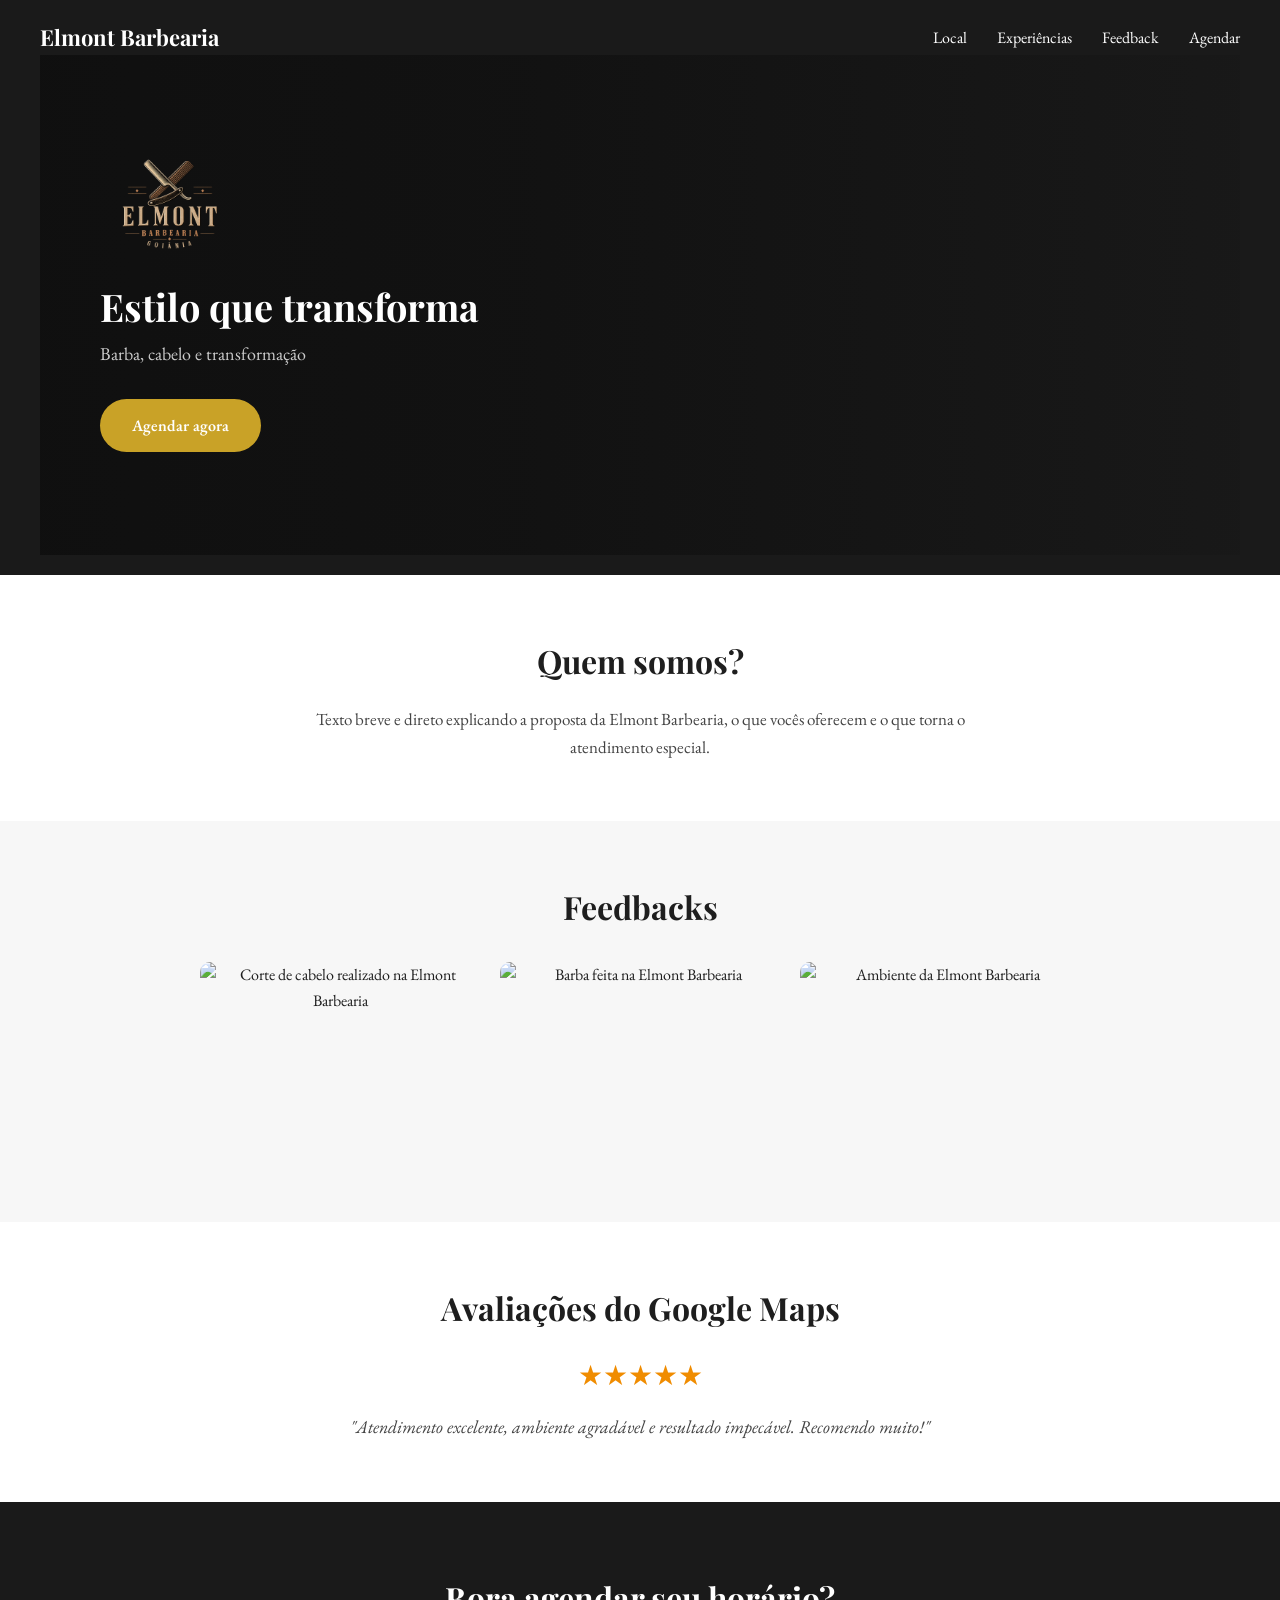
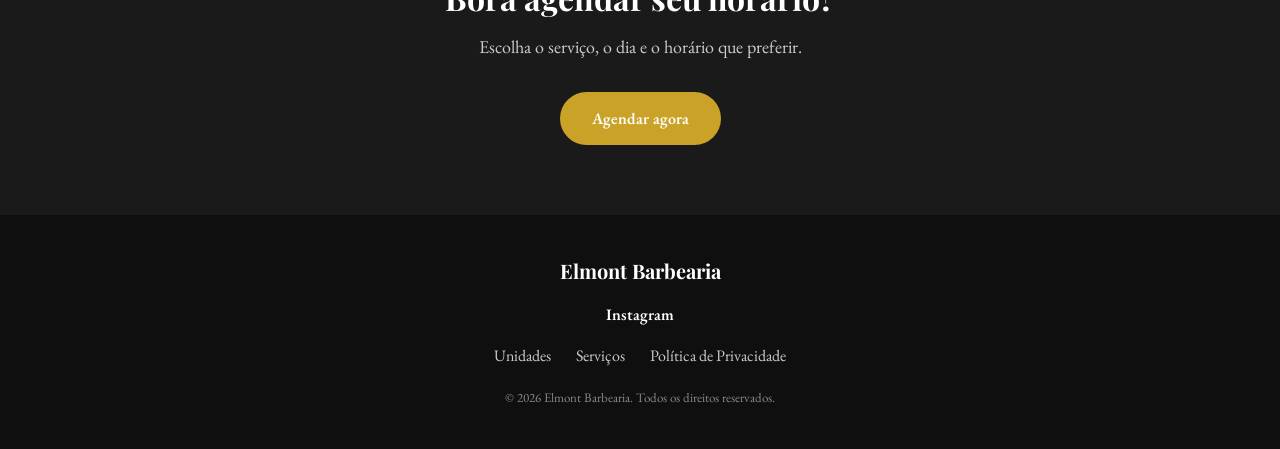
==== index.html @ 3b231607 "hero redesenhado: gradiente, logo e layout à esquerda" ====
<!DOCTYPE html>
<html lang="pt-br">
<head>
    <meta charset="UTF-8">
    <meta name="viewport" content="width=device-width, initial-scale=1.0">
    <title>Elmont Barbearia</title>
    <link rel="preconnect" href="https://fonts.googleapis.com">
<link rel="preconnect" href="https://fonts.gstatic.com" crossorigin>
<link href="https://fonts.googleapis.com/css2?family=EB+Garamond:wght@400;600&family=Playfair+Display:wght@600;700&display=swap" rel="stylesheet">
    <link rel="stylesheet" href="css/style.css">
</head>
<body>
<header class="topo">
    <nav class="menu">
        <span class="logo">Elmont Barbearia</span>
        <ul class="menu-links">
            <li><a href="#local">Local</a></li>
            <li><a href="#experiencias">Experiências</a></li>
            <li><a href="#feedback">Feedback</a></li>
            <li><a href="#agendar">Agendar</a></li>
        </ul>
    </nav>

    <div class="hero">
    <video class="hero-video" autoplay muted loop playsinline>
        <source src="videos/hero.mp4" type="video/mp4">
    </video>
    <div class="hero-overlay"></div>
    <div class="hero-conteudo">
        <img src="img/logo.png" alt="Elmont Barbearia" class="hero-logo">
        <h1>Estilo que transforma</h1>
        <p>Barba, cabelo e transformação</p>
        <a href="#agendar" class="botao-cta">Agendar agora</a>
    </div>
</div>
</header>
<section id="local" class="sobre">
    <h2>Quem somos?</h2>
    <p>
        Texto breve e direto explicando a proposta da Elmont Barbearia,
        o que vocês oferecem e o que torna o atendimento especial.
    </p>
</section>
<section id="feedback" class="feedbacks">
    <h2>Feedbacks</h2>
    <div class="galeria-feedbacks">
        <img src="https://via.placeholder.com/300x200" alt="Corte de cabelo realizado na Elmont Barbearia">
        <img src="https://via.placeholder.com/300x200" alt="Barba feita na Elmont Barbearia">
        <img src="https://via.placeholder.com/300x200" alt="Ambiente da Elmont Barbearia">
    </div>
</section>
<section id="avaliacoes" class="avaliacoes">
    <h2>Avaliações do Google Maps</h2>
    <p class="estrelas">★★★★★</p>
    <p>"Atendimento excelente, ambiente agradável e resultado impecável. Recomendo muito!"</p>
</section>

<section id="agendar" class="reforco-agendar">
    <h2>Bora agendar seu horário?</h2>
    <p>Escolha o serviço, o dia e o horário que preferir.</p>
    <a href="#" class="botao-cta">Agendar agora</a>
</section>
<footer class="rodape">
    <p class="logo-rodape">Elmont Barbearia</p>
    <div class="redes-sociais">
        <a href="#">Instagram</a>
    </div>
    <div class="links-rodape">
        <a href="#local">Unidades</a>
        <a href="#experiencias">Serviços</a>
        <a href="#">Política de Privacidade</a>
    </div>
    <p class="copyright">&copy; 2026 Elmont Barbearia. Todos os direitos reservados.</p>
</footer>
    <script src="js/script.js"></script>
</body>
</html>
---- css/style.css ----
:root {
    --dourado: #c9a227;
    --dourado-escuro: #8b6b3d;
    --preto: #0f0f0f;
    --preto-suave: #1a1a1a;
}
* {
    margin: 0;
    padding: 0;
    box-sizing: border-box;
}

body {
    font-family: 'EB Garamond', Georgia, serif;
    color: #1e1e1e;
    line-height: 1.6;
}

a {
    text-decoration: none;
    color: inherit;
}

ul {
    list-style: none;
}

/* ===== TOPO / HEADER (home) ===== */

.topo {
    background-color: var(--preto-suave);
    color: #ffffff;
    padding: 20px 40px;
}

.menu {
    display: flex;
    justify-content: space-between;
    align-items: center;
}

.logo {
    font-size: 22px;
    font-weight: 700;
}

.menu-links {
    display: flex;
    gap: 30px;
}

.hero {
    position: relative;
    padding: 0;
    min-height: 500px;
    display: flex;
    align-items: center;
    justify-content: center;
    text-align: center;
    overflow: hidden;
}

.hero-video {
    position: absolute;
    top: 0;
    left: 0;
    width: 100%;
    height: 100%;
    object-fit: cover;
    z-index: 0;
}

.hero-overlay {
    position: absolute;
    top: 0;
    left: 0;
    width: 100%;
    height: 100%;
    background: linear-gradient(
        to right,
        rgba(15, 15, 15, 0.95) 0%,
        rgba(15, 15, 15, 0.75) 40%,
        rgba(15, 15, 15, 0.15) 100%
    );
    z-index: 1;
}

.hero-conteudo {
    position: relative;
    z-index: 2;
    padding: 60px;
    width: 100%;
    max-width: 550px;
    text-align: left;
}
.hero-logo {
    width: 140px;
    margin-bottom: 25px;
}

.hero {
    justify-content: flex-start;
}

.hero h1 {
    font-size: 38px;
    font-weight: 700;
    margin-bottom: 10px;
    line-height: 1.2;
}

.hero p {
    font-size: 18px;
    color: #cccccc;
    margin-bottom: 30px;
}

.botao-cta {
    display: inline-block;
    background-color: var(--dourado);
    color: #ffffff;
    padding: 14px 32px;
    border-radius: 30px;
    font-weight: 600;
}

/* ===== QUEM SOMOS ===== */

.sobre {
    padding: 60px 40px;
    max-width: 800px;
    margin: 0 auto;
    text-align: center;
}

.sobre h2 {
    font-size: 32px;
    margin-bottom: 20px;
}

.sobre p {
    font-size: 17px;
    color: #444444;
}

/* ===== FEEDBACKS ===== */

.feedbacks {
    padding: 60px 40px;
    text-align: center;
    background-color: #f7f7f7;
}

.feedbacks h2 {
    font-size: 32px;
    margin-bottom: 30px;
}

.galeria-feedbacks {
    display: flex;
    justify-content: center;
    gap: 20px;
    flex-wrap: wrap;
}

.galeria-feedbacks img {
    width: 280px;
    height: 200px;
    object-fit: cover;
    border-radius: 10px;
}

/* ===== AVALIAÇÕES ===== */

.avaliacoes {
    padding: 60px 40px;
    text-align: center;
    max-width: 700px;
    margin: 0 auto;
}

.avaliacoes h2 {
    font-size: 32px;
    margin-bottom: 20px;
}

.estrelas {
    font-size: 28px;
    color: #f08c00;
    margin-bottom: 15px;
}

.avaliacoes p:not(.estrelas) {
    font-size: 18px;
    color: #444444;
    font-style: italic;
}

/* ===== REFORÇO PRA AGENDAR ===== */

.reforco-agendar {
    padding: 70px 40px;
    text-align: center;
    background-color: var(--preto-suave);
    color: #ffffff;
}

.reforco-agendar h2 {
    font-size: 32px;
    margin-bottom: 10px;
}

.reforco-agendar p {
    font-size: 18px;
    color: #cccccc;
    margin-bottom: 30px;
}

/* ===== RODAPÉ ===== */

.rodape {
    background-color: var(--preto);
    color: #cccccc;
    padding: 40px;
    text-align: center;
}

.logo-rodape {
    font-size: 20px;
    font-weight: 700;
    color: #ffffff;
    margin-bottom: 15px;
}

.redes-sociais {
    margin-bottom: 15px;
}

.redes-sociais a {
    color: #ffffff;
    font-weight: 600;
}

.links-rodape {
    display: flex;
    justify-content: center;
    gap: 25px;
    margin-bottom: 20px;
}

.links-rodape a {
    color: #cccccc;
}

.links-rodape a:hover {
    color: #ffffff;
}

.copyright {
    font-size: 13px;
    color: #888888;
}

/* ===== TOPO DE PÁGINAS INTERNAS (serviços, calendário, painel, produtos) ===== */

.topo-servicos {
    padding: 30px 40px;
    display: flex;
    align-items: center;
    gap: 20px;
    border-bottom: 1px solid #eeeeee;
}

.voltar {
    font-weight: 600;
    color: var(--preto-suave);
}

.topo-servicos h1 {
    font-size: 26px;
}

/* ===== LISTA DE SERVIÇOS ===== */

.lista-servicos {
    max-width: 700px;
    margin: 0 auto;
    padding: 30px 20px;
}

.card-servico {
    display: flex;
    align-items: center;
    gap: 20px;
    padding: 20px 0;
    border-bottom: 1px solid #eeeeee;
}

.card-servico img {
    width: 70px;
    height: 70px;
    border-radius: 8px;
    object-fit: cover;
}

.info-servico {
    flex: 1;
}

.info-servico h2 {
    font-size: 18px;
    margin-bottom: 4px;
}

.duracao {
    font-size: 14px;
    color: #888888;
}

.preco {
    font-size: 18px;
    font-weight: 700;
}

/* ===== CALENDÁRIO (dias e horários) ===== */

.agendamento {
    max-width: 700px;
    margin: 0 auto;
    padding: 30px 20px;
}

.dias, .horarios {
    margin-bottom: 40px;
}

.dias h2, .horarios h2 {
    font-size: 20px;
    margin-bottom: 15px;
}

.lista-dias, .lista-horarios {
    display: flex;
    flex-wrap: wrap;
    gap: 12px;
}

.dia {
    display: flex;
    flex-direction: column;
    align-items: center;
    gap: 4px;
    width: 70px;
    padding: 14px 0;
    border: 2px solid var(--dourado);
    border-radius: 10px;
    background-color: #ffffff;
    font-family: inherit;
    cursor: pointer;
}

.dia-nome {
    font-size: 12px;
    color: #888888;
}

.dia-numero {
    font-size: 16px;
    font-weight: 700;
}

.horario {
    padding: 12px 24px;
    border: 2px solid var(--dourado);
    border-radius: 30px;
    background-color: #ffffff;
    font-family: inherit;
    font-size: 14px;
    font-weight: 600;
    cursor: pointer;
}

.dia.indisponivel,
.horario.indisponivel {
    border-color: #dddddd;
    color: #bbbbbb;
    cursor: not-allowed;
}

.botao-confirmar {
    display: block;
    text-align: center;
    max-width: 400px;
    margin: 20px auto 0;
    border: none;
}

/* ===== LOGIN DO BARBEIRO ===== */

.tela-login {
    min-height: 100vh;
    display: flex;
    align-items: center;
    justify-content: center;
    background-color: var(--preto-suave);
    padding: 20px;
}

.card-login {
    background-color: #ffffff;
    padding: 40px;
    border-radius: 16px;
    width: 100%;
    max-width: 380px;
    display: flex;
    flex-direction: column;
}

.card-login h1 {
    font-size: 24px;
    text-align: center;
    margin-bottom: 8px;
}

.subtitulo-login {
    text-align: center;
    color: #888888;
    font-size: 14px;
    margin-bottom: 30px;
}

.card-login label {
    font-size: 14px;
    font-weight: 600;
    margin-bottom: 6px;
}

.card-login input {
    padding: 12px 14px;
    border: 1px solid #dddddd;
    border-radius: 8px;
    font-family: inherit;
    font-size: 15px;
    margin-bottom: 20px;
}

.card-login input:focus {
    outline: none;
    border-color: var(--dourado);
}

.botao-login {
    border: none;
    font-family: inherit;
    font-size: 15px;
    cursor: pointer;
    margin-top: 10px;
}

/* ===== PAINEL DO BARBEIRO ===== */

.painel {
    max-width: 700px;
    margin: 0 auto;
    padding: 30px 20px;
}

.bloquear-agenda {
    margin-bottom: 50px;
}

.bloquear-agenda h2,
.bloqueios-ativos h2 {
    font-size: 22px;
    margin-bottom: 10px;
}

.instrucao {
    color: #888888;
    margin-bottom: 15px;
}

.opcoes-bloqueio {
    display: flex;
    flex-wrap: wrap;
    gap: 10px;
    margin-bottom: 30px;
}

.opcao-bloqueio {
    padding: 12px 20px;
    border: 2px solid #dddddd;
    border-radius: 30px;
    background-color: #ffffff;
    font-family: inherit;
    font-size: 14px;
    font-weight: 600;
    cursor: pointer;
}

.opcao-bloqueio.ativo {
    border-color: var(--dourado);
    background-color: var(--dourado);
    color: #ffffff;
}

.form-bloqueio {
    display: flex;
    flex-direction: column;
    max-width: 400px;
}

.campo-form {
    display: flex;
    flex-direction: column;
    margin-bottom: 18px;
}

.campo-form label {
    font-size: 14px;
    font-weight: 600;
    margin-bottom: 6px;
}

.campo-form input {
    padding: 12px 14px;
    border: 1px solid #dddddd;
    border-radius: 8px;
    font-family: inherit;
    font-size: 15px;
}

.campo-form input:focus {
    outline: none;
    border-color: var(--dourado);
}

.botao-bloquear {
    border: none;
    font-family: inherit;
    cursor: pointer;
    margin-top: 10px;
    align-self: flex-start;
}

.item-bloqueio {
    display: flex;
    justify-content: space-between;
    align-items: center;
    padding: 16px;
    background-color: #f7f7f7;
    border-radius: 10px;
    margin-bottom: 12px;
}

.motivo-bloqueio {
    color: #888888;
    font-style: italic;
}

.remover-bloqueio {
    background: none;
    border: none;
    color: var(--dourado);
    font-family: inherit;
    font-weight: 600;
    cursor: pointer;
    font-size: 14px;
}

.nota-painel {
    font-size: 13px;
    color: #888888;
    margin-top: 15px;
}

/* ===== PRODUTOS ===== */

.lista-produtos {
    max-width: 700px;
    margin: 0 auto;
    padding: 30px 20px;
    display: flex;
    flex-direction: column;
    gap: 25px;
}

.card-produto {
    display: flex;
    gap: 20px;
    padding: 20px;
    border: 1px solid #eeeeee;
    border-radius: 12px;
}

.card-produto img {
    width: 130px;
    height: 130px;
    border-radius: 10px;
    object-fit: cover;
    flex-shrink: 0;
}

.info-produto {
    flex: 1;
}

.info-produto h2 {
    font-size: 18px;
    margin-bottom: 4px;
}

.categoria-produto {
    font-size: 13px;
    color: #888888;
    margin-bottom: 10px;
}

.descricao-produto {
    font-size: 14px;
    color: #444444;
    margin-bottom: 15px;
}

.rodape-produto {
    display: flex;
    justify-content: space-between;
    align-items: center;
}

.botao-comprar {
    padding: 8px 20px;
    border: 2px solid #0c8599;
    border-radius: 30px;
    background-color: #ffffff;
    color: #0c8599;
    font-family: inherit;
    font-size: 13px;
    font-weight: 600;
    cursor: pointer;
}

/* ===== RESPONSIVIDADE (telas até 768px) ===== */

@media (max-width: 768px) {
    .menu {
        flex-direction: column;
        gap: 15px;
    }

    .menu-links {
        flex-wrap: wrap;
        justify-content: center;
        gap: 15px;
    }

    .hero h1 {
        font-size: 30px;
    }

    .hero p {
        font-size: 16px;
    }

    .card-produto {
        flex-direction: column;
    }

    .card-produto img {
        width: 100%;
        height: 180px;
    }

    .rodape-produto {
        flex-direction: column;
        align-items: flex-start;
        gap: 10px;
    }

    .botao-comprar {
        align-self: stretch;
        text-align: center;
    }
}
.dia.selecionado {
    background-color: var(--dourado);
    border-color: var(--dourado);
}

.dia.selecionado .dia-nome,
.dia.selecionado .dia-numero {
    color: #ffffff;
}
.horario.selecionado {
    background-color: var(--dourado);
    color: #ffffff;
}
.modal-overlay {
    display: none;
    position: fixed;
    top: 0;
    left: 0;
    width: 100%;
    height: 100%;
    background-color: rgba(0, 0, 0, 0.6);
    align-items: center;
    justify-content: center;
    z-index: 999;
}

.modal-overlay.aberto {
    display: flex;
}

.modal-caixa {
    background-color: #ffffff;
    padding: 40px;
    border-radius: 16px;
    max-width: 380px;
    width: 90%;
    text-align: center;
}

.modal-icone {
    width: 60px;
    height: 60px;
    background-color: #2f9e44;
    color: #ffffff;
    font-size: 28px;
    border-radius: 50%;
    display: flex;
    align-items: center;
    justify-content: center;
    margin: 0 auto 20px;
}

.modal-caixa h2 {
    font-size: 22px;
    margin-bottom: 10px;
}

.modal-caixa p {
    color: #666666;
    margin-bottom: 25px;
}
.nav-interna {
    display: flex;
    gap: 20px;
    margin-left: auto;
}

.nav-interna a {
    font-size: 14px;
    font-weight: 600;
    color: #666666;
}

.nav-interna a:hover {
    color: var(--dourado);
}
.erro-login {
    color: #e03131;
    font-size: 13px;
    text-align: center;
    margin-bottom: 10px;
    min-height: 16px;
}
h1, h2, .logo, .logo-rodape {
    font-family: 'Playfair Display', Georgia, serif;
}
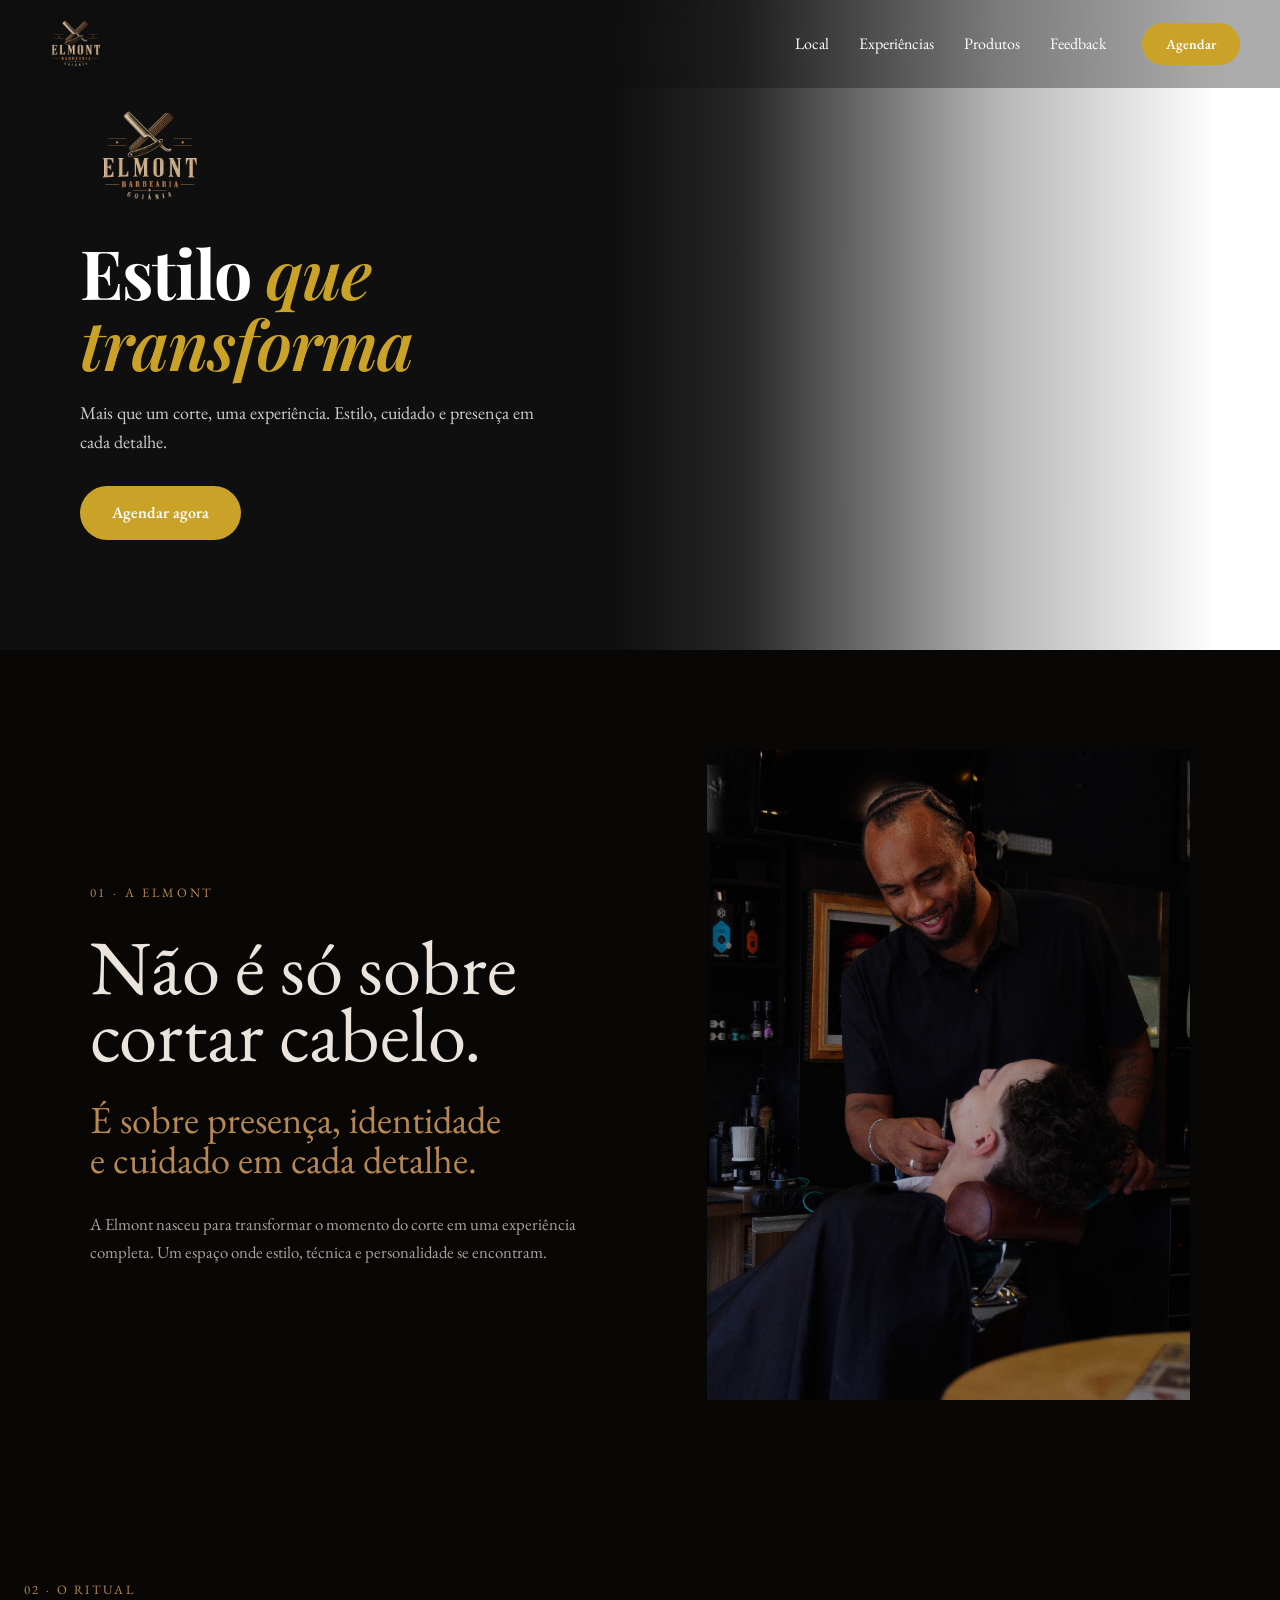
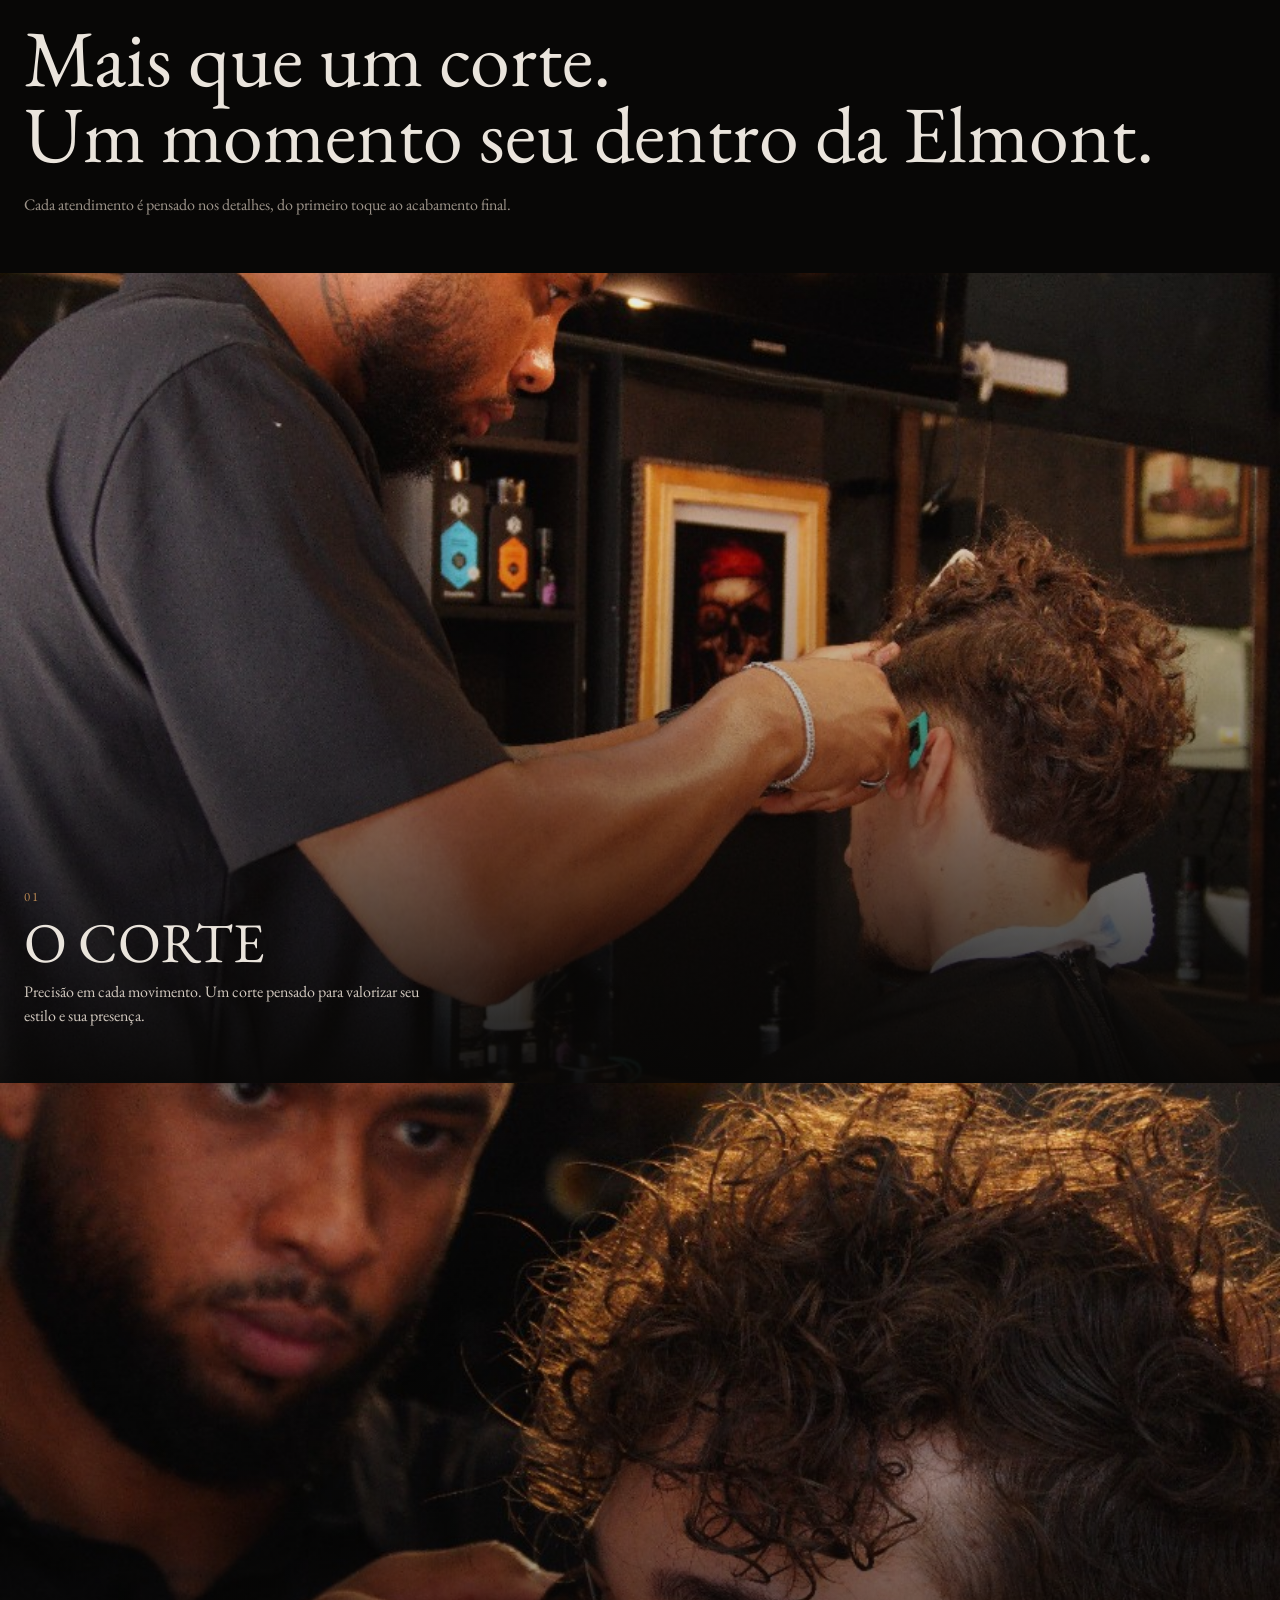
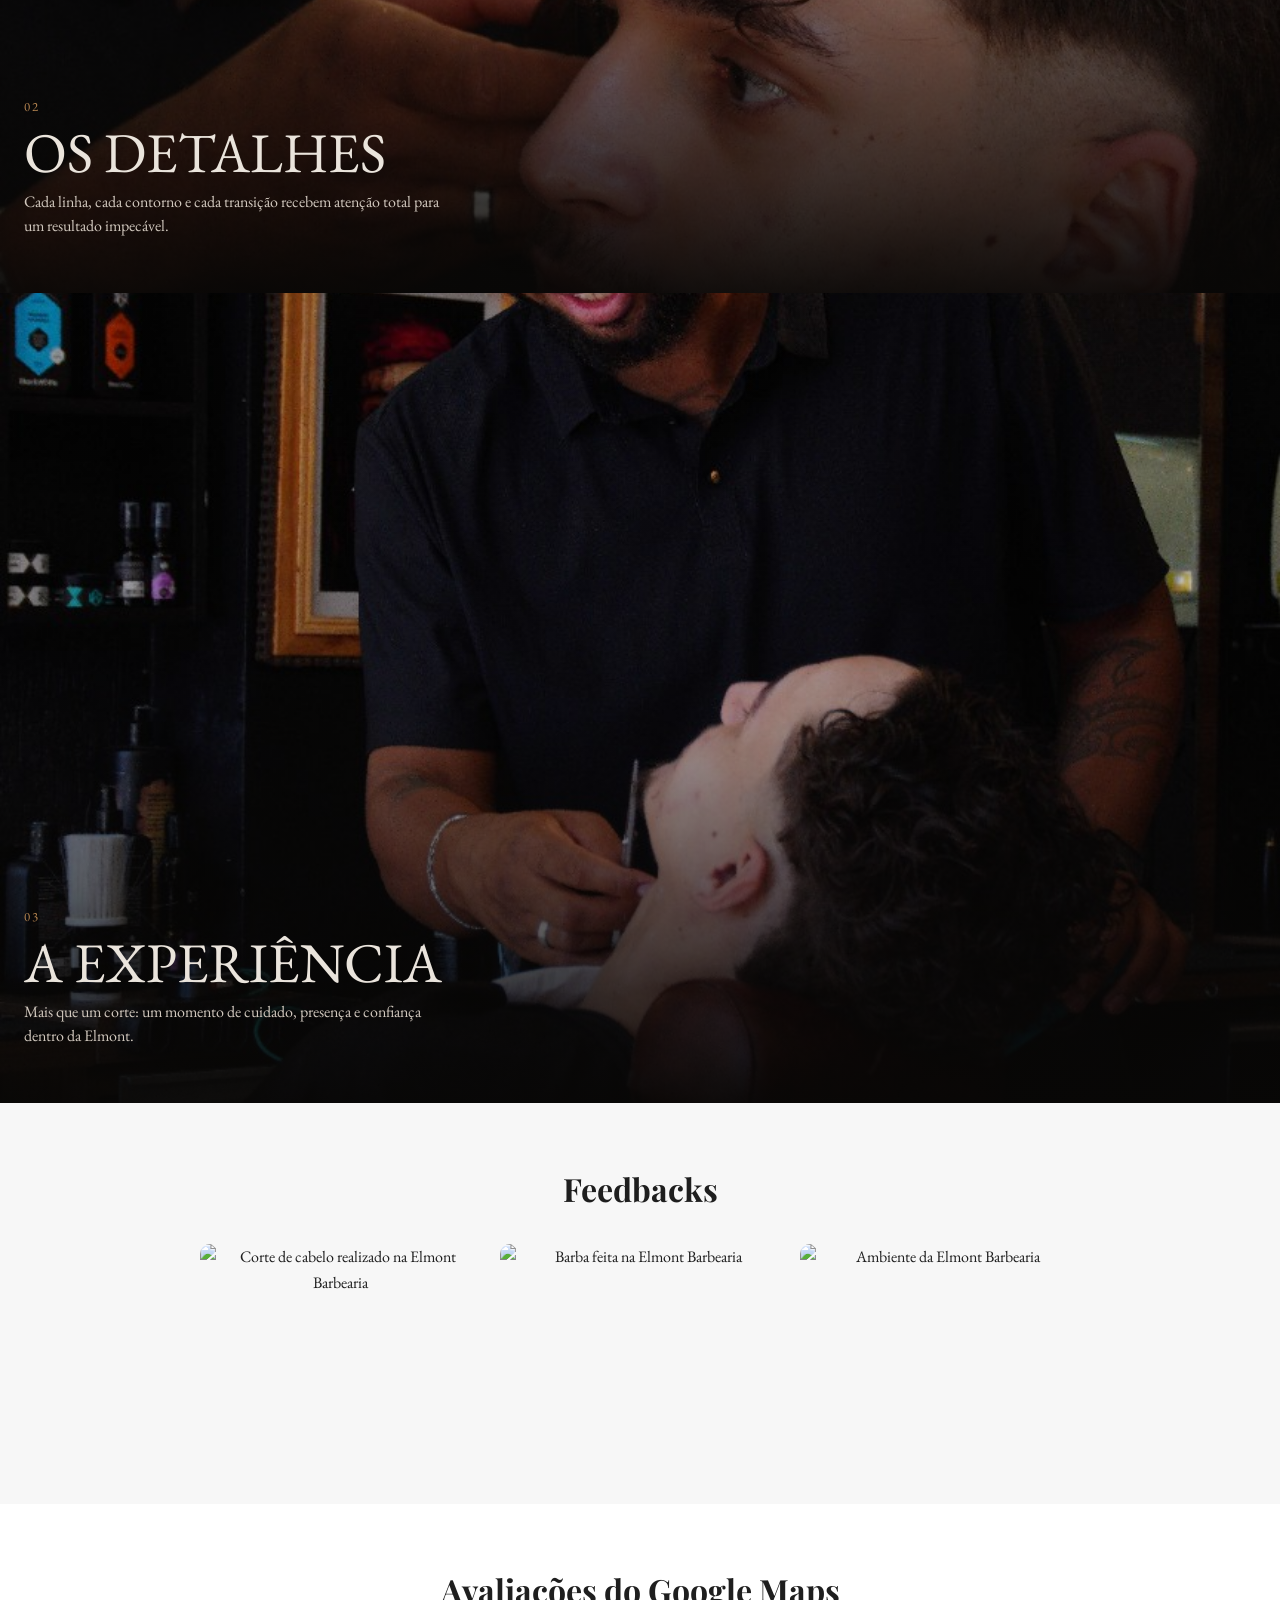
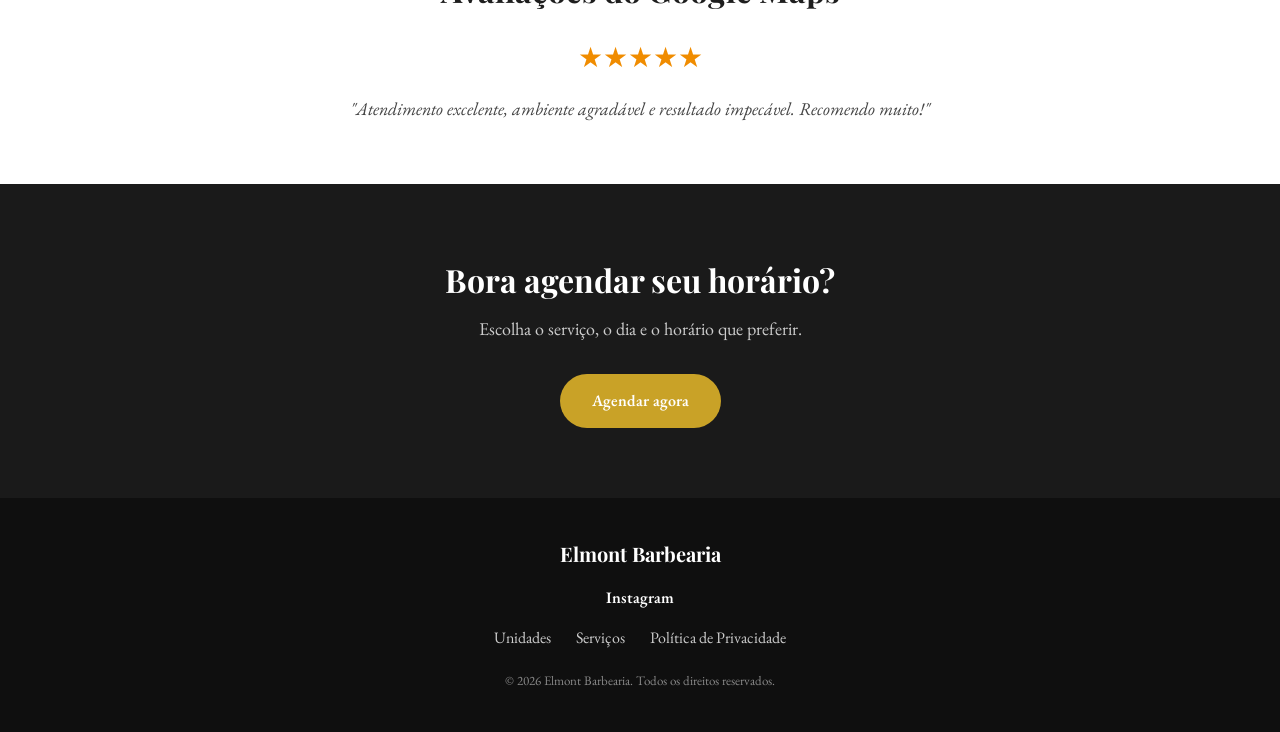
==== commit 76bd173b: "limpeza de CSS duplicado/morto das novas seções" ====
--- a/index.html
+++ b/index.html
@@ -12,35 +12,121 @@
 <body>
 <header class="topo">
     <nav class="menu">
-        <span class="logo">Elmont Barbearia</span>
-        <ul class="menu-links">
-            <li><a href="#local">Local</a></li>
-            <li><a href="#experiencias">Experiências</a></li>
-            <li><a href="#feedback">Feedback</a></li>
-            <li><a href="#agendar">Agendar</a></li>
-        </ul>
+        <img src="img/logo.png" alt="Elmont Barbearia" class="logo-menu">
+        <div class="menu-direita">
+            <ul class="menu-links">
+                <li><a href="#local">Local</a></li>
+                <li><a href="#experiencias">Experiências</a></li>
+                <li><a href="produtos.html">Produtos</a></li>
+                <li><a href="#feedback">Feedback</a></li>
+            </ul>
+            <a href="#agendar" class="botao-menu">Agendar</a>
+        </div>
     </nav>
+</header>
 
-    <div class="hero">
+<div class="hero">
     <video class="hero-video" autoplay muted loop playsinline>
         <source src="videos/hero.mp4" type="video/mp4">
     </video>
     <div class="hero-overlay"></div>
     <div class="hero-conteudo">
         <img src="img/logo.png" alt="Elmont Barbearia" class="hero-logo">
-        <h1>Estilo que transforma</h1>
-        <p>Barba, cabelo e transformação</p>
+        <h1>Estilo <span class="destaque-dourado">que transforma</span></h1>
+        <p>Mais que um corte, uma experiência. Estilo, cuidado e presença em cada detalhe.</p>
         <a href="#agendar" class="botao-cta">Agendar agora</a>
     </div>
 </div>
-</header>
-<section id="local" class="sobre">
-    <h2>Quem somos?</h2>
-    <p>
-        Texto breve e direto explicando a proposta da Elmont Barbearia,
-        o que vocês oferecem e o que torna o atendimento especial.
-    </p>
+<section id="local" class="manifesto-elmont">
+
+    <div class="manifesto-conteudo">
+
+        <span class="manifesto-capitulo">01 · A ELMONT</span>
+
+        <h2>
+            Não é só sobre<br>
+            cortar cabelo.
+        </h2>
+
+        <h3>
+            É sobre presença, identidade<br>
+            e cuidado em cada detalhe.
+        </h3>
+
+        <p>
+            A Elmont nasceu para transformar o momento do corte em uma
+            experiência completa. Um espaço onde estilo, técnica e
+            personalidade se encontram.
+        </p>
+
+    </div>
+
+    <div class="manifesto-imagem">
+        <img src="img/ritual-experiencia.jpg" alt="Experiência Elmont Barbearia">
+    </div>
+
 </section>
+
+<section class="ritual-section" id="experiencias">
+
+    <div class="ritual-header">
+        <span>02 · O RITUAL</span>
+
+        <h2>
+            Mais que um corte.<br>
+            Um momento seu dentro da Elmont.
+        </h2>
+
+        <p>
+            Cada atendimento é pensado nos detalhes, do primeiro toque
+            ao acabamento final.
+        </p>
+    </div>
+
+    <!-- 01 -->
+    <article class="ritual-item ritual-corte">
+        <div class="ritual-overlay"></div>
+
+        <div class="ritual-content">
+            <span class="ritual-number">01</span>
+            <h3>O CORTE</h3>
+            <p>
+                Precisão em cada movimento. Um corte pensado para
+                valorizar seu estilo e sua presença.
+            </p>
+        </div>
+    </article>
+
+    <!-- 02 -->
+    <article class="ritual-item ritual-detalhes">
+        <div class="ritual-overlay"></div>
+
+        <div class="ritual-content">
+            <span class="ritual-number">02</span>
+            <h3>OS DETALHES</h3>
+            <p>
+                Cada linha, cada contorno e cada transição recebem
+                atenção total para um resultado impecável.
+            </p>
+        </div>
+    </article>
+
+    <!-- 03 -->
+    <article class="ritual-item ritual-experiencia">
+        <div class="ritual-overlay"></div>
+
+        <div class="ritual-content">
+            <span class="ritual-number">03</span>
+            <h3>A EXPERIÊNCIA</h3>
+            <p>
+                Mais que um corte: um momento de cuidado,
+                presença e confiança dentro da Elmont.
+            </p>
+        </div>
+    </article>
+
+</section>
+
 <section id="feedback" class="feedbacks">
     <h2>Feedbacks</h2>
     <div class="galeria-feedbacks">
@@ -74,4 +160,4 @@
 </footer>
     <script src="js/script.js"></script>
 </body>
-</html>+</html>
--- a/css/style.css
+++ b/css/style.css
@@ -28,15 +28,22 @@
 /* ===== TOPO / HEADER (home) ===== */
 
 .topo {
-    background-color: var(--preto-suave);
+    position: fixed;
+    top: 0;
+    left: 0;
+    width: 100%;
+    z-index: 100;
+    background-color: rgba(15, 15, 15, 0.35);
+    backdrop-filter: blur(12px);
+    -webkit-backdrop-filter: blur(12px);
     color: #ffffff;
-    padding: 20px 40px;
 }
 
 .menu {
     display: flex;
     justify-content: space-between;
     align-items: center;
+    padding: 20px 40px;
 }
 
 .logo {
@@ -52,11 +59,11 @@
 .hero {
     position: relative;
     padding: 0;
-    min-height: 500px;
+    min-height: 650px;
     display: flex;
     align-items: center;
-    justify-content: center;
-    text-align: center;
+    justify-content: flex-start;
+    text-align: left;
     overflow: hidden;
 }
 
@@ -78,9 +85,11 @@
     height: 100%;
     background: linear-gradient(
         to right,
-        rgba(15, 15, 15, 0.95) 0%,
-        rgba(15, 15, 15, 0.75) 40%,
-        rgba(15, 15, 15, 0.15) 100%
+        rgba(15, 15, 15, 1) 0%,
+        rgba(15, 15, 15, 1) 48%,
+        rgba(15, 15, 15, 0.9) 58%,
+        rgba(15, 15, 15, 0.3) 78%,
+        rgba(15, 15, 15, 0) 95%
     );
     z-index: 1;
 }
@@ -88,25 +97,23 @@
 .hero-conteudo {
     position: relative;
     z-index: 2;
-    padding: 60px;
+    padding: 60px 60px 60px 80px;
     width: 100%;
-    max-width: 550px;
+    max-width: 48%;
     text-align: left;
+    color: #ffffff;
 }
 .hero-logo {
     width: 140px;
     margin-bottom: 25px;
 }
 
-.hero {
-    justify-content: flex-start;
-}
-
 .hero h1 {
-    font-size: 38px;
+    font-size: 68px;
     font-weight: 700;
-    margin-bottom: 10px;
-    line-height: 1.2;
+    margin-bottom: 20px;
+    line-height: 1.05;
+    letter-spacing: -1px;
 }
 
 .hero p {
@@ -643,16 +650,46 @@
 /* ===== RESPONSIVIDADE (telas até 768px) ===== */
 
 @media (max-width: 768px) {
+@media (max-width: 768px) {
+
     .menu {
+        padding: 10px 12px;
         flex-direction: column;
-        gap: 15px;
+        gap: 10px;
+    }
+
+    .logo-menu {
+        height: 40px;
+    }
+
+    .menu-direita {
+        width: 100%;
+        display: flex;
+        flex-direction: column;
+        gap: 10px;
     }
 
     .menu-links {
+        display: flex;
+        width: 100%;
+        justify-content: center;
         flex-wrap: wrap;
-        justify-content: center;
-        gap: 15px;
-    }
+        gap: 8px 14px;
+    }
+
+    .menu-links a {
+        font-size: 12px;
+    }
+
+    .botao-menu {
+        align-self: center;
+        padding: 8px 18px;
+        font-size: 12px;
+        margin-top: 0;
+    }
+
+    /* deixa o resto do seu código mobile abaixo */
+}
 
     .hero h1 {
         font-size: 30px;
@@ -767,4 +804,458 @@
 }
 h1, h2, .logo, .logo-rodape {
     font-family: 'Playfair Display', Georgia, serif;
+}
+.logo-menu {
+    height: 48px;
+}
+.botao-menu {
+    background-color: var(--dourado);
+    color: #ffffff;
+    padding: 10px 24px;
+    border-radius: 30px;
+    font-weight: 600;
+    font-size: 14px;
+    white-space: nowrap;
+    transition: background-color 0.2s ease;
+}
+
+.botao-menu:hover {
+    background-color: var(--dourado-escuro);
+}
+.menu-direita {
+    display: flex;
+    align-items: center;
+    gap: 35px;
+}
+.destaque-dourado {
+    color: var(--dourado);
+    font-style: italic;
+    font-weight: 600;
+}
+/* ===== EXPERIÊNCIA ELMONT (seção "02 · O RITUAL") ===== */
+.ritual-section {
+    padding: 0;
+    background: #080706;
+    color: #eae4dc;
+}
+
+/* Insira os caminhos das suas fotografias na pasta img */
+.ritual-corte {
+    background-image: url('../img/ritual-corte.jpg');
+}
+
+.ritual-detalhes {
+    background-image: url('../img/ritual-detalhes.jpg');
+}
+
+.ritual-experiencia {
+    background-image: url('../img/ritual-experiencia.jpg');
+}
+
+.ritual-header {
+    padding: 80px 24px 55px;
+}
+
+.ritual-header > span {
+    display: block;
+    margin-bottom: 20px;
+
+    color: #b88752;
+    font-size: 0.8rem;
+    letter-spacing: 0.18em;
+}
+
+.ritual-header h2 {
+    margin: 0 0 20px;
+
+    font-family: 'EB Garamond', serif;
+    font-size: clamp(2.6rem, 11vw, 5rem);
+    font-weight: 400;
+    line-height: 0.95;
+}
+
+.ritual-header p {
+    max-width: 500px;
+    margin: 0;
+
+    color: #9d948a;
+    font-size: 1rem;
+    line-height: 1.6;
+}
+
+.ritual-item {
+    position: relative;
+
+    min-height: 90vh;
+
+    display: flex;
+    align-items: flex-end;
+
+    background-size: cover;
+    background-position: center;
+
+    overflow: hidden;
+}
+
+.ritual-overlay {
+    position: absolute;
+    inset: 0;
+
+    background:
+        linear-gradient(
+            to bottom,
+            rgba(8, 7, 6, 0.08) 20%,
+            rgba(8, 7, 6, 0.25) 50%,
+            rgba(8, 7, 6, 0.95) 100%
+        );
+}
+
+.ritual-content {
+    position: relative;
+    z-index: 2;
+
+    width: 100%;
+    padding: 40px 24px 55px;
+}
+
+.ritual-number {
+    display: block;
+    margin-bottom: 10px;
+
+    color: #b88752;
+    font-size: 0.8rem;
+    letter-spacing: 0.18em;
+}
+
+.ritual-content h3 {
+    margin: 0 0 12px;
+
+    font-family: 'EB Garamond', serif;
+    font-size: 3.5rem;
+    font-weight: 400;
+    line-height: 0.9;
+}
+
+.ritual-content p {
+    max-width: 420px;
+    margin: 0;
+
+    color: #d1c8be;
+    font-size: 1rem;
+    line-height: 1.5;
+}
+/* ===== 01 · A ELMONT / MANIFESTO ===== */
+
+.manifesto-elmont {
+    background: #080706;
+    color: #eae4dc;
+
+    display: grid;
+    grid-template-columns: 1fr 0.9fr;
+    align-items: center;
+
+    min-height: 90vh;
+    padding: 100px 7%;
+    gap: 80px;
+}
+
+.manifesto-conteudo {
+    max-width: 650px;
+}
+
+.manifesto-capitulo {
+    display: block;
+    margin-bottom: 30px;
+
+    color: #b88752;
+    font-size: 0.8rem;
+    letter-spacing: 0.22em;
+    text-transform: uppercase;
+}
+
+.manifesto-conteudo h2 {
+    margin: 0 0 30px;
+
+    font-family: 'EB Garamond', serif;
+    font-size: clamp(4rem, 6vw, 7rem);
+    font-weight: 400;
+    line-height: 0.88;
+}
+
+.manifesto-conteudo h3 {
+    margin-bottom: 30px;
+
+    font-family: 'EB Garamond', serif;
+    font-size: clamp(1.8rem, 3vw, 3rem);
+    font-weight: 400;
+    line-height: 1.05;
+
+    color: #b88752;
+}
+
+.manifesto-conteudo p {
+    max-width: 520px;
+
+    color: #aaa29a;
+    font-size: 1.05rem;
+    line-height: 1.7;
+}
+
+.manifesto-imagem {
+    position: relative;
+
+    height: 650px;
+    overflow: hidden;
+}
+
+.manifesto-imagem img {
+    width: 100%;
+    height: 100%;
+
+    object-fit: cover;
+    object-position: center;
+
+    filter: brightness(0.75);
+
+    transition: transform 1.2s ease;
+}
+
+.manifesto-imagem:hover img {
+    transform: scale(1.03);
+}
+
+/* MOBILE */
+
+@media (max-width: 768px) {
+
+    .manifesto-elmont {
+        display: flex;
+        flex-direction: column;
+
+        min-height: auto;
+        padding: 90px 24px 0;
+        gap: 50px;
+    }
+
+    .manifesto-conteudo {
+        width: 100%;
+    }
+
+    .manifesto-capitulo {
+        margin-bottom: 25px;
+    }
+
+    .manifesto-conteudo h2 {
+        font-size: clamp(3.4rem, 15vw, 5rem);
+        line-height: 0.9;
+    }
+
+    .manifesto-conteudo h3 {
+        font-size: 1.8rem;
+    }
+
+    .manifesto-conteudo p {
+        font-size: 1rem;
+    }
+
+    .manifesto-imagem {
+        width: calc(100% + 48px);
+        height: 70vh;
+
+        margin-left: -24px;
+    }
+
+    .manifesto-imagem img {
+        object-position: center;
+    }
+}
+/* ===== AJUSTE MOBILE HOME ===== */
+@media (max-width: 768px) {
+
+    /* HEADER */
+    .topo {
+        background: rgba(10, 10, 10, 0.92);
+    }
+
+    .menu {
+        padding: 12px 18px;
+        flex-direction: row;
+        gap: 10px;
+    }
+
+    .logo-menu {
+        height: 42px;
+    }
+
+    .menu-direita {
+        gap: 12px;
+        margin-left: auto;
+    }
+
+    .menu-links {
+        display: none;
+    }
+
+    .botao-menu {
+        padding: 9px 18px;
+        font-size: 13px;
+    }
+
+
+    /* HERO */
+    .hero {
+        min-height: 100svh;
+        width: 100%;
+        align-items: flex-end;
+    }
+
+    .hero-video {
+        width: 100%;
+        height: 100%;
+        object-fit: cover;
+
+        /* enquadramento da foto/vídeo */
+        object-position: 62% center;
+    }
+
+    .hero-overlay {
+        background:
+            linear-gradient(
+                to bottom,
+                rgba(8,8,8,0.15) 0%,
+                rgba(8,8,8,0.35) 35%,
+                rgba(8,8,8,0.92) 78%,
+                #080808 100%
+            );
+    }
+
+    .hero-conteudo {
+        max-width: none;
+        width: 100%;
+
+        padding: 130px 24px 65px;
+
+        text-align: left;
+    }
+
+    .hero-logo {
+        width: 105px;
+        margin-bottom: 28px;
+    }
+
+    .hero h1 {
+        font-size: clamp(3.1rem, 14vw, 4.3rem);
+        line-height: 0.9;
+        letter-spacing: -1px;
+
+        max-width: 350px;
+        margin-bottom: 25px;
+    }
+
+    .hero p {
+        max-width: 330px;
+
+        font-size: 16px;
+        line-height: 1.5;
+
+        margin-bottom: 30px;
+        color: #d4d0ca;
+    }
+
+    .botao-cta {
+        padding: 13px 25px;
+        font-size: 15px;
+    }
+
+}
+/* ===== MENU MOBILE FINAL ===== */
+@media (max-width: 768px) {
+
+    .menu {
+        padding: 8px 12px 10px;
+        gap: 6px;
+    }
+
+    .logo-menu {
+        height: 34px;
+    }
+
+    .menu-links {
+        gap: 10px;
+    }
+
+    .menu-links a {
+        font-size: 10.5px;
+    }
+
+    .botao-menu {
+        padding: 7px 16px;
+        font-size: 11px;
+    }
+
+    .hero-conteudo {
+        padding: 105px 24px 55px;
+    }
+
+    .hero-logo {
+        width: 125px;
+        margin-bottom: 22px;
+    }
+
+    .hero h1 {
+        font-size: clamp(3rem, 13vw, 4rem);
+        line-height: 0.88;
+        margin-bottom: 22px;
+    }
+
+    .hero p {
+        font-size: 15px;
+        line-height: 1.5;
+        max-width: 320px;
+    }
+}
+@media (max-width: 768px) {
+
+    .menu-links {
+        display: flex !important;
+        width: 100%;
+        justify-content: center;
+        align-items: center;
+        flex-wrap: nowrap;
+        gap: 10px;
+    }
+
+    .menu-links a {
+        display: inline-block !important;
+        font-size: 10px;
+        white-space: nowrap;
+    }
+}
+@media (max-width: 768px) {
+
+    .logo-menu {
+        height: 42px;
+    }
+
+    .menu {
+        padding-top: 10px;
+        padding-bottom: 12px;
+    }
+
+    .menu-links {
+        margin-top: 2px;
+        margin-bottom: 2px;
+    }
+
+    .botao-menu {
+        margin-top: 2px;
+    }
+
+    .topo {
+        border-bottom: 1px solid rgba(184, 135, 82, 0.35);
+    }
+
+    .hero-conteudo {
+        padding-bottom: 70px;
+    }
 }
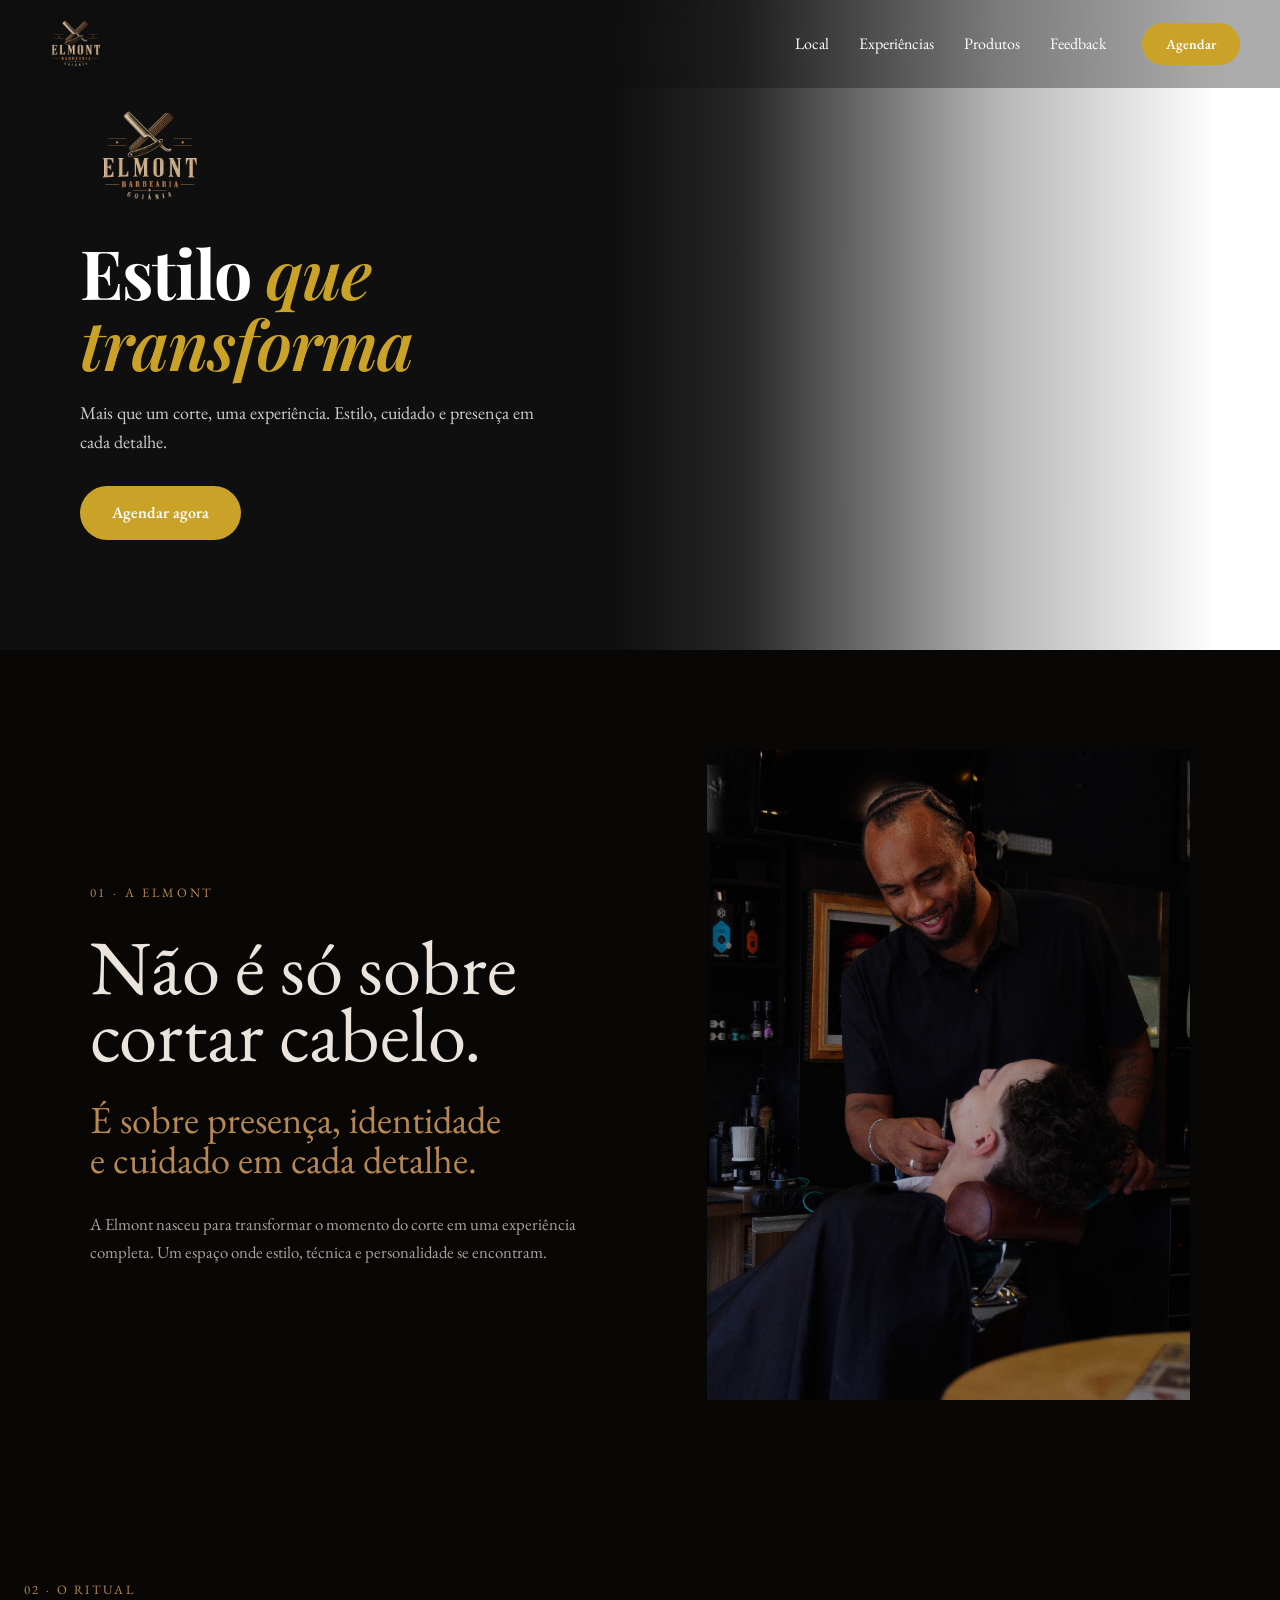
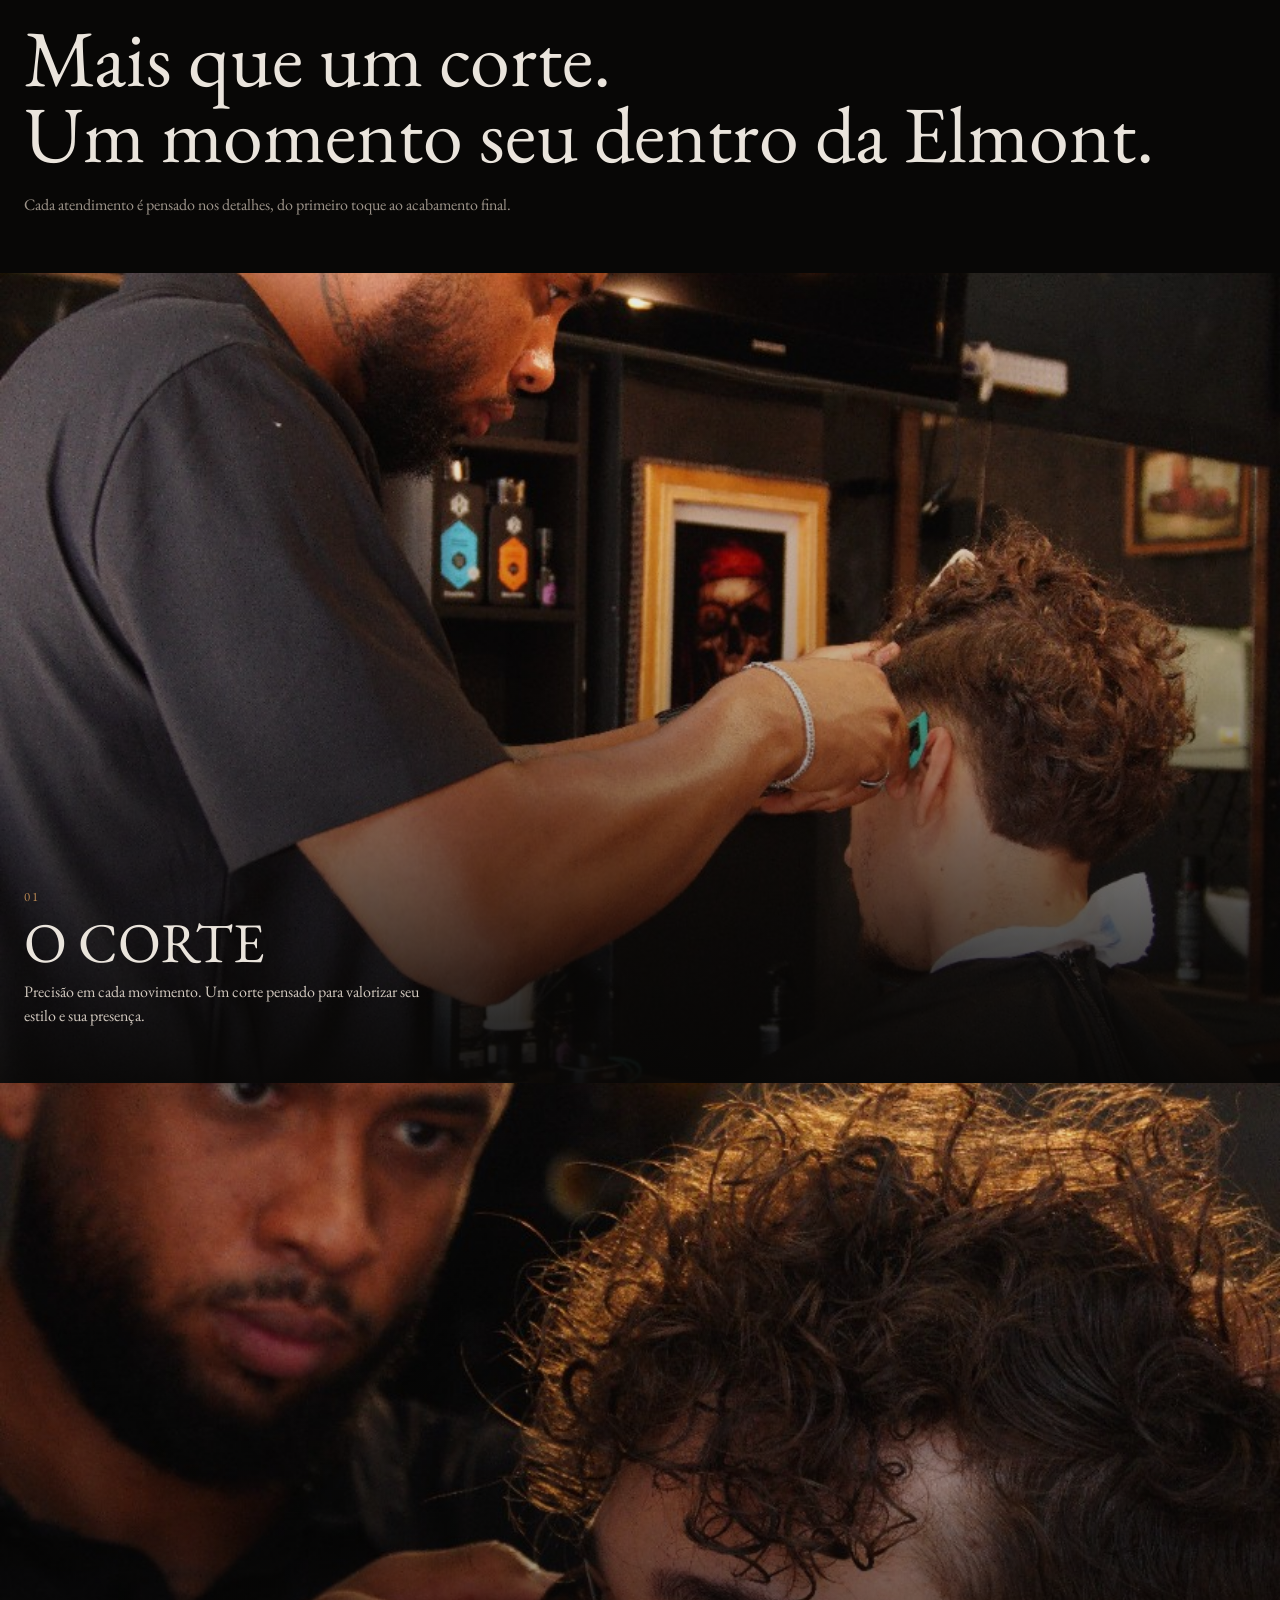
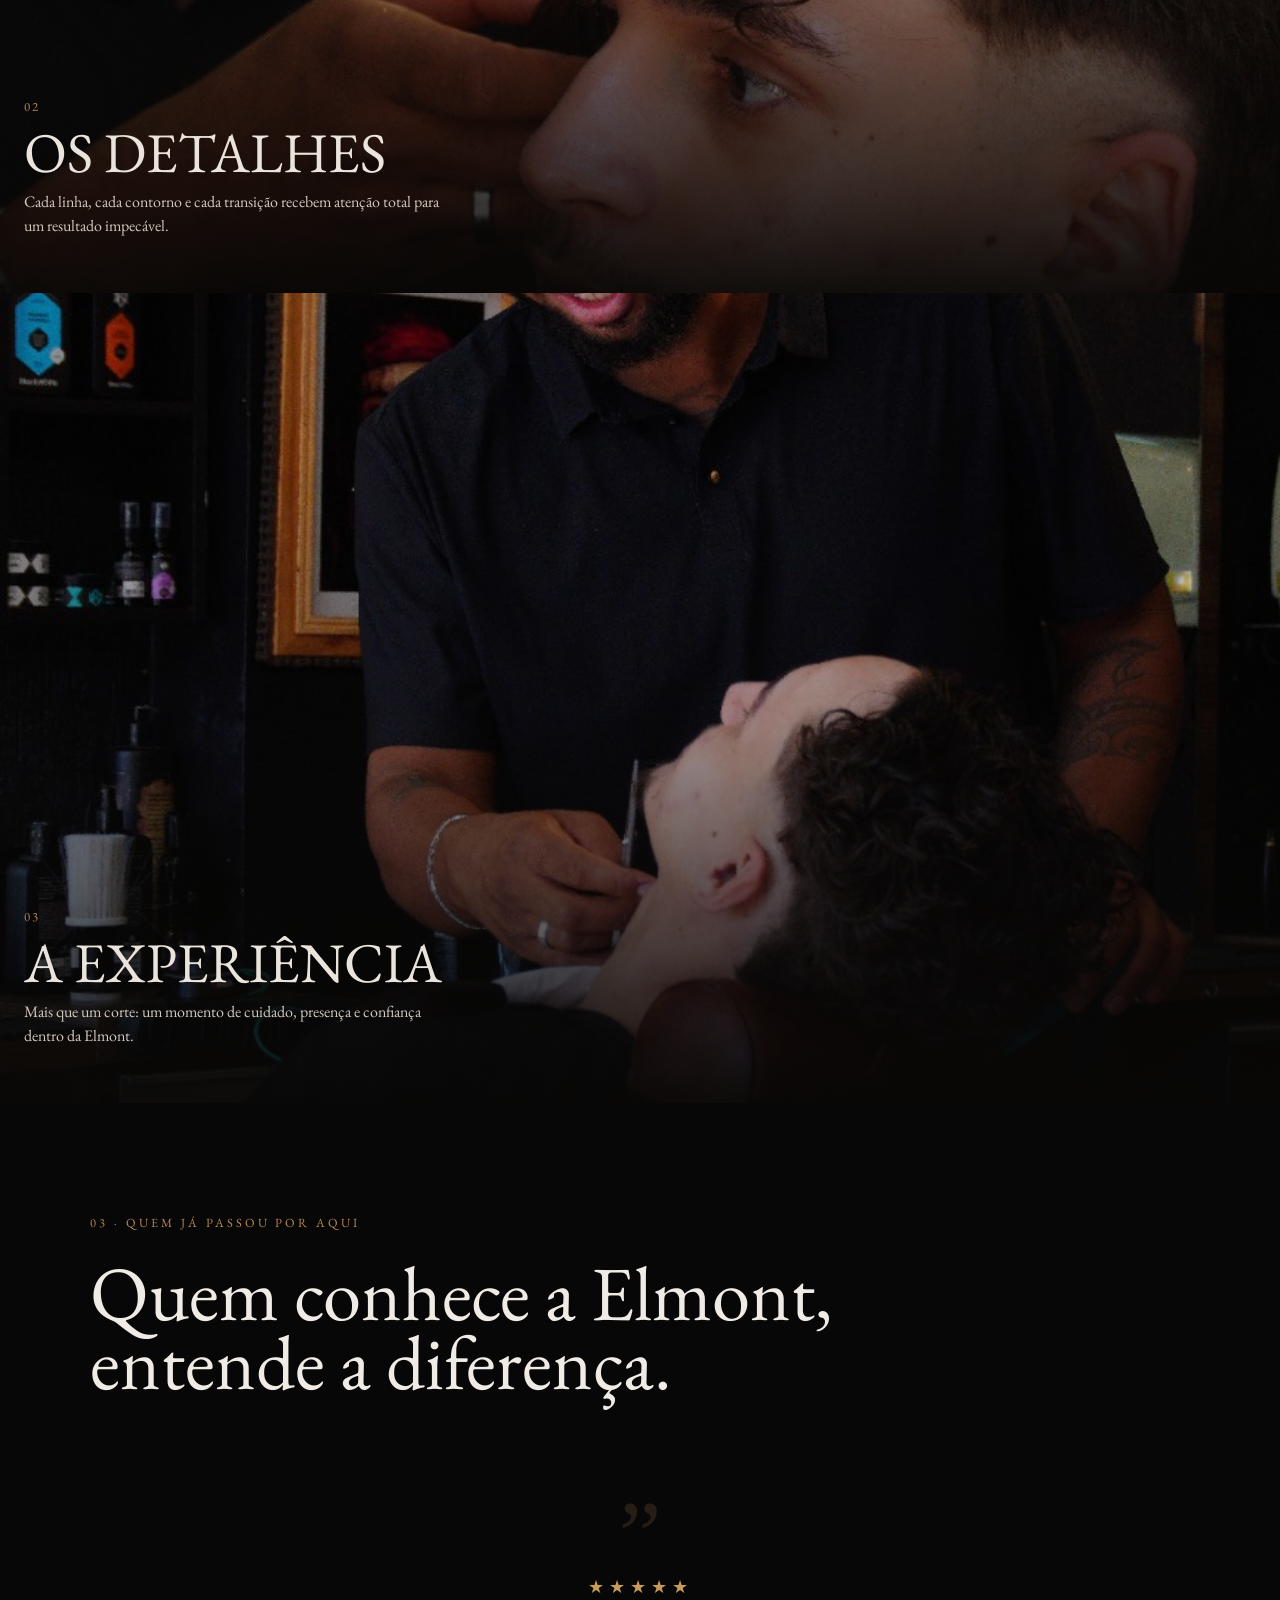
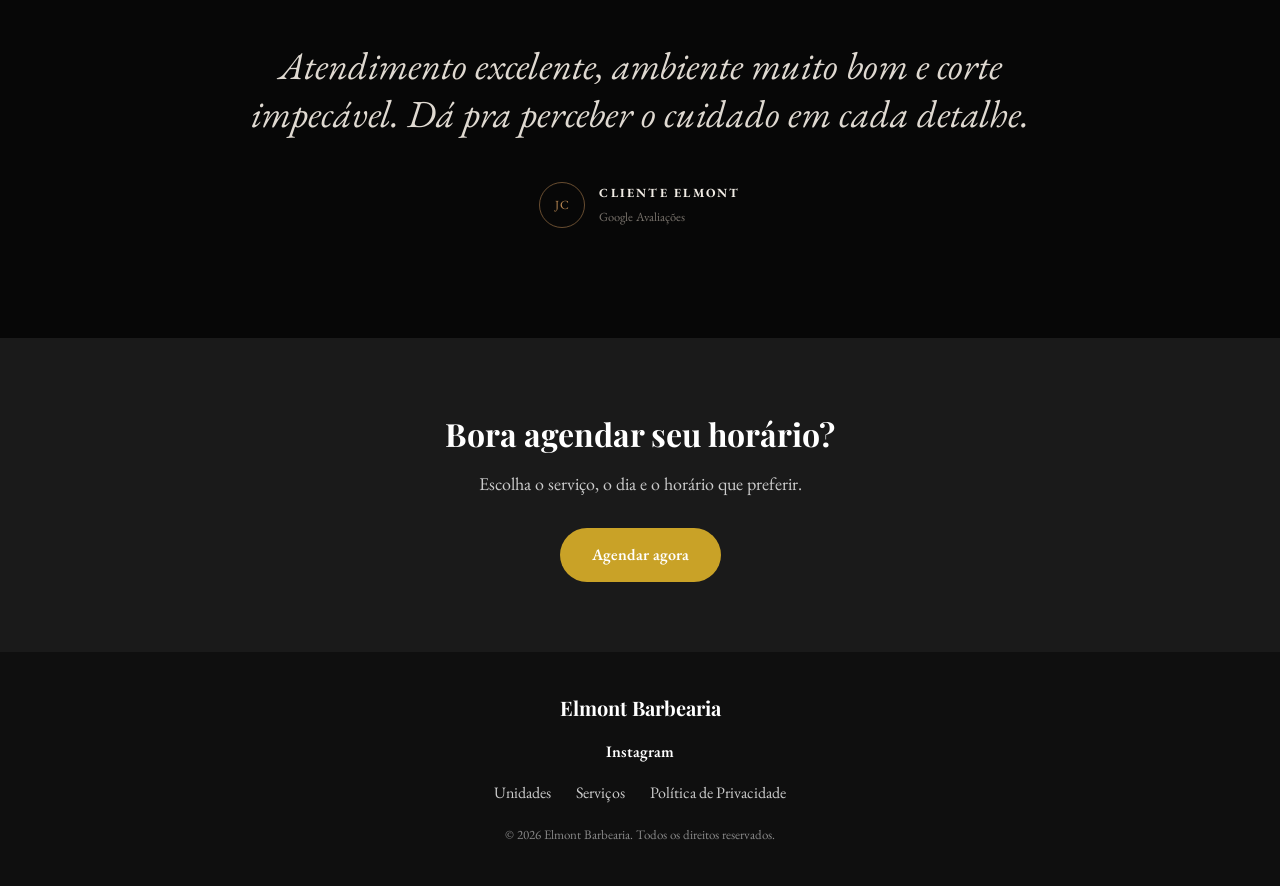
==== commit d92d40d9: "feat:adiciona seção de avaliações" ====
--- a/index.html
+++ b/index.html
@@ -127,18 +127,44 @@
 
 </section>
 
-<section id="feedback" class="feedbacks">
-    <h2>Feedbacks</h2>
-    <div class="galeria-feedbacks">
-        <img src="https://via.placeholder.com/300x200" alt="Corte de cabelo realizado na Elmont Barbearia">
-        <img src="https://via.placeholder.com/300x200" alt="Barba feita na Elmont Barbearia">
-        <img src="https://via.placeholder.com/300x200" alt="Ambiente da Elmont Barbearia">
+<section id="feedback" class="reviews-section">
+
+    <div class="reviews-header">
+        <span class="reviews-chapter">03 · QUEM JÁ PASSOU POR AQUI</span>
+
+        <h2>
+            Quem conhece a Elmont,
+            <br>
+            entende a diferença.
+        </h2>
     </div>
-</section>
-<section id="avaliacoes" class="avaliacoes">
-    <h2>Avaliações do Google Maps</h2>
-    <p class="estrelas">★★★★★</p>
-    <p>"Atendimento excelente, ambiente agradável e resultado impecável. Recomendo muito!"</p>
+
+    <div class="review-featured">
+
+        <div class="review-quote-mark">”</div>
+
+        <div class="review-stars">
+            ★★★★★
+        </div>
+
+        <blockquote>
+            Atendimento excelente, ambiente muito bom e corte impecável.
+            Dá pra perceber o cuidado em cada detalhe.
+        </blockquote>
+
+        <div class="review-author">
+            <div class="review-avatar">
+                JC
+            </div>
+
+            <div>
+                <strong>Cliente Elmont</strong>
+                <span>Google Avaliações</span>
+            </div>
+        </div>
+
+    </div>
+
 </section>
 
 <section id="agendar" class="reforco-agendar">
--- a/css/style.css
+++ b/css/style.css
@@ -1258,4 +1258,191 @@
     .hero-conteudo {
         padding-bottom: 70px;
     }
+}
+/* ===== 03 · AVALIAÇÕES ===== */
+
+.reviews-section {
+    background: #070707;
+    color: #f0ebe4;
+    padding: 110px 7%;
+    min-height: 85vh;
+}
+
+.reviews-header {
+    max-width: 850px;
+    margin-bottom: 90px;
+}
+
+.reviews-chapter {
+    display: block;
+    margin-bottom: 26px;
+
+    color: #b88752;
+    font-size: 0.78rem;
+    letter-spacing: 0.24em;
+    text-transform: uppercase;
+}
+
+.reviews-header h2 {
+    margin: 0;
+
+    font-family: 'EB Garamond', serif;
+    font-size: clamp(4rem, 6vw, 6.5rem);
+    font-weight: 400;
+    line-height: 0.9;
+}
+
+.review-featured {
+    max-width: 900px;
+    margin: 0 auto;
+    text-align: center;
+}
+
+.review-quote-mark {
+    font-family: Georgia, serif;
+    font-size: 6rem;
+    line-height: 1;
+
+    color: rgba(184, 135, 82, 0.18);
+
+    margin-bottom: -10px;
+}
+
+.review-stars {
+    color: #c89a5b;
+    letter-spacing: 5px;
+    font-size: 1.1rem;
+
+    margin-bottom: 40px;
+}
+
+.review-featured blockquote {
+    margin: 0 auto;
+    max-width: 820px;
+
+    font-family: 'EB Garamond', serif;
+    font-size: clamp(2rem, 3vw, 3.3rem);
+    font-style: italic;
+    font-weight: 400;
+    line-height: 1.25;
+
+    color: #dfd9d1;
+}
+
+.review-author {
+    margin-top: 45px;
+
+    display: flex;
+    align-items: center;
+    justify-content: center;
+    gap: 14px;
+}
+
+.review-avatar {
+    width: 46px;
+    height: 46px;
+
+    display: flex;
+    align-items: center;
+    justify-content: center;
+
+    border: 1px solid rgba(184, 135, 82, 0.55);
+    border-radius: 50%;
+
+    color: #b88752;
+    font-size: 0.78rem;
+    letter-spacing: 0.08em;
+}
+
+.review-author > div:last-child {
+    display: flex;
+    flex-direction: column;
+    align-items: flex-start;
+}
+
+.review-author strong {
+    font-size: 0.78rem;
+    letter-spacing: 0.18em;
+    text-transform: uppercase;
+
+    color: #f0ebe4;
+}
+
+.review-author span {
+    margin-top: 4px;
+
+    color: #79736c;
+    font-size: 0.78rem;
+}
+
+
+/* MOBILE */
+
+@media (max-width: 768px) {
+
+    .reviews-section {
+        min-height: auto;
+        padding: 90px 24px;
+    }
+
+    .reviews-header {
+        margin-bottom: 70px;
+    }
+
+    .reviews-chapter {
+        font-size: 0.68rem;
+        margin-bottom: 22px;
+    }
+
+    .reviews-header h2 {
+        font-size: clamp(3rem, 13vw, 4.4rem);
+        line-height: 0.92;
+    }
+
+    .review-quote-mark {
+        font-size: 5rem;
+    }
+
+    .review-stars {
+        margin-bottom: 28px;
+    }
+
+    .review-featured blockquote {
+        font-size: 1.8rem;
+        line-height: 1.3;
+    }
+
+    .review-author {
+        margin-top: 35px;
+    }
+}
+@media (max-width: 768px) {
+
+    .reviews-header {
+        margin-bottom: 45px;
+    }
+
+    .reviews-header h2 {
+        font-size: 3rem;
+        line-height: 0.95;
+    }
+
+    .review-quote-mark {
+        margin-top: 10px;
+        margin-bottom: 0;
+    }
+
+    .review-stars {
+        margin-bottom: 26px;
+    }
+
+    .review-featured blockquote {
+        font-size: 1.65rem;
+        line-height: 1.28;
+        max-width: 320px;
+    }
+
+    .review-author {
+        margin-top: 28px;
+    }
 }
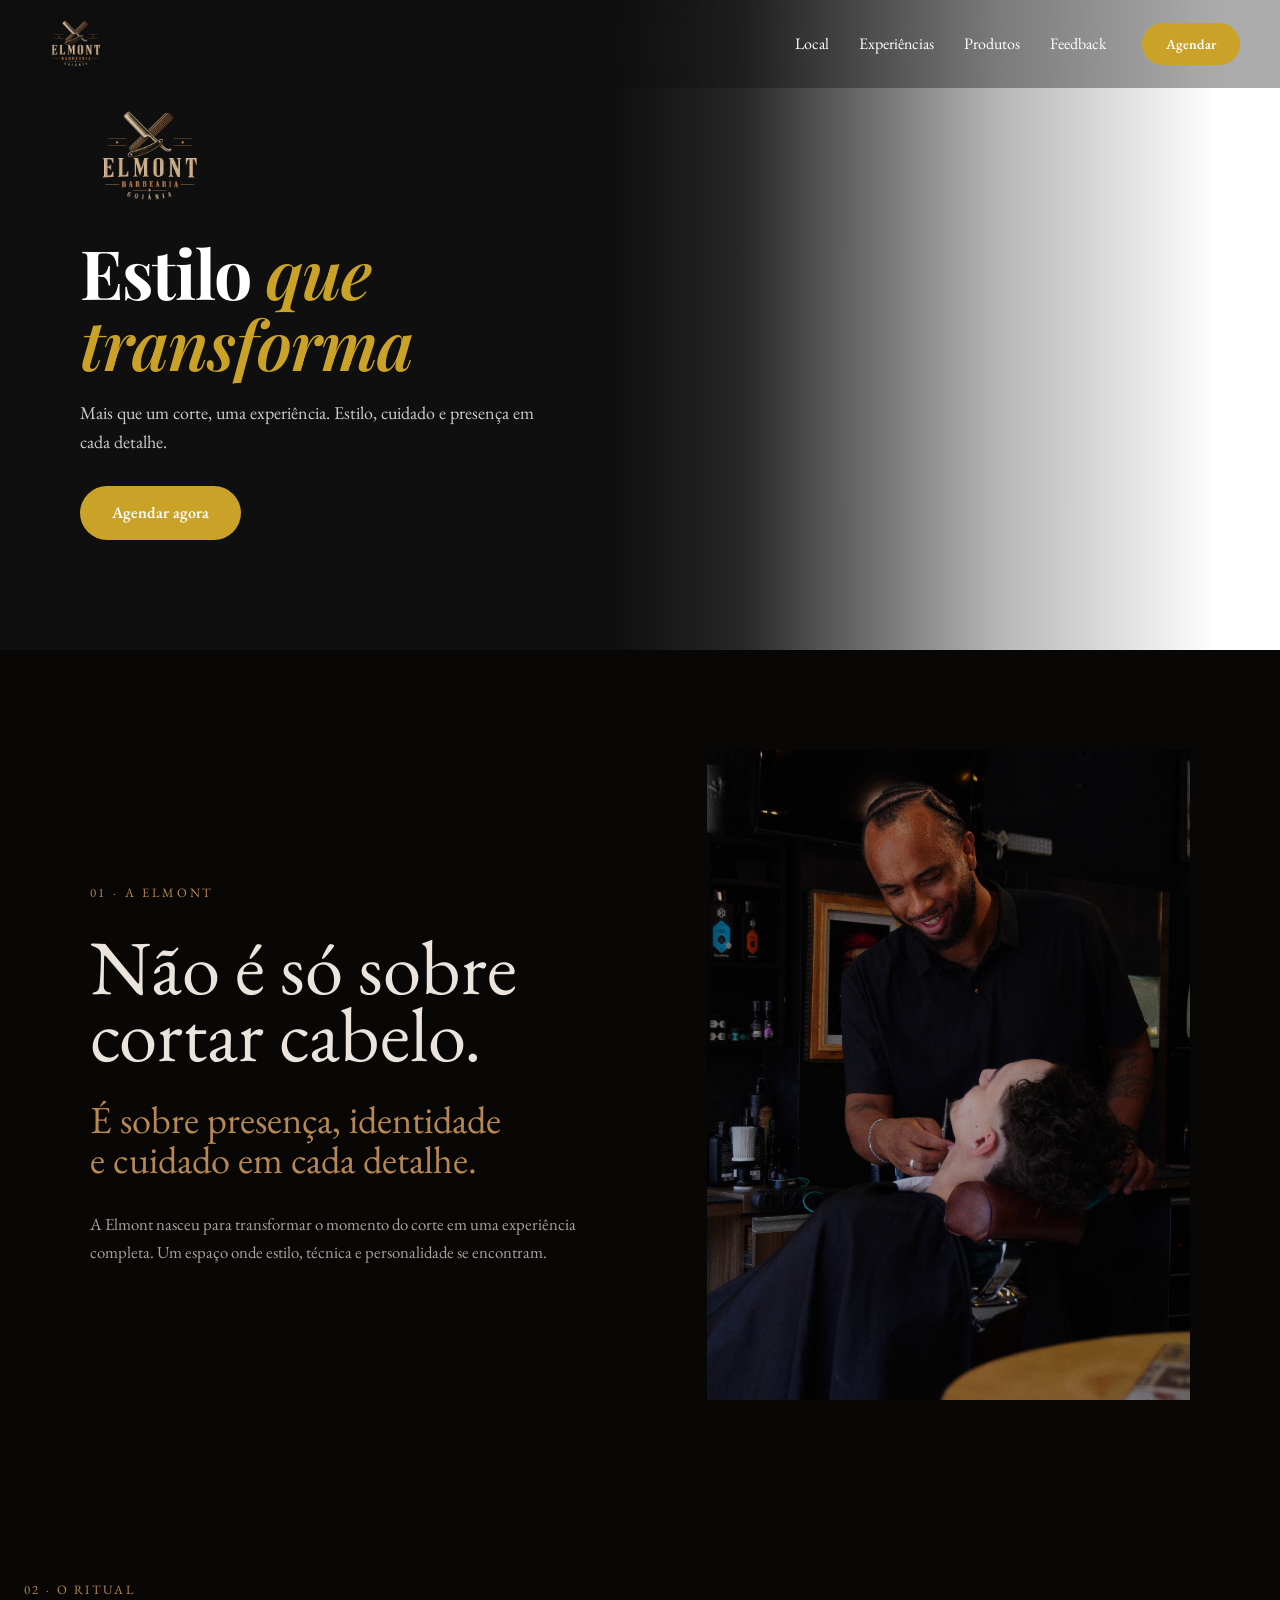
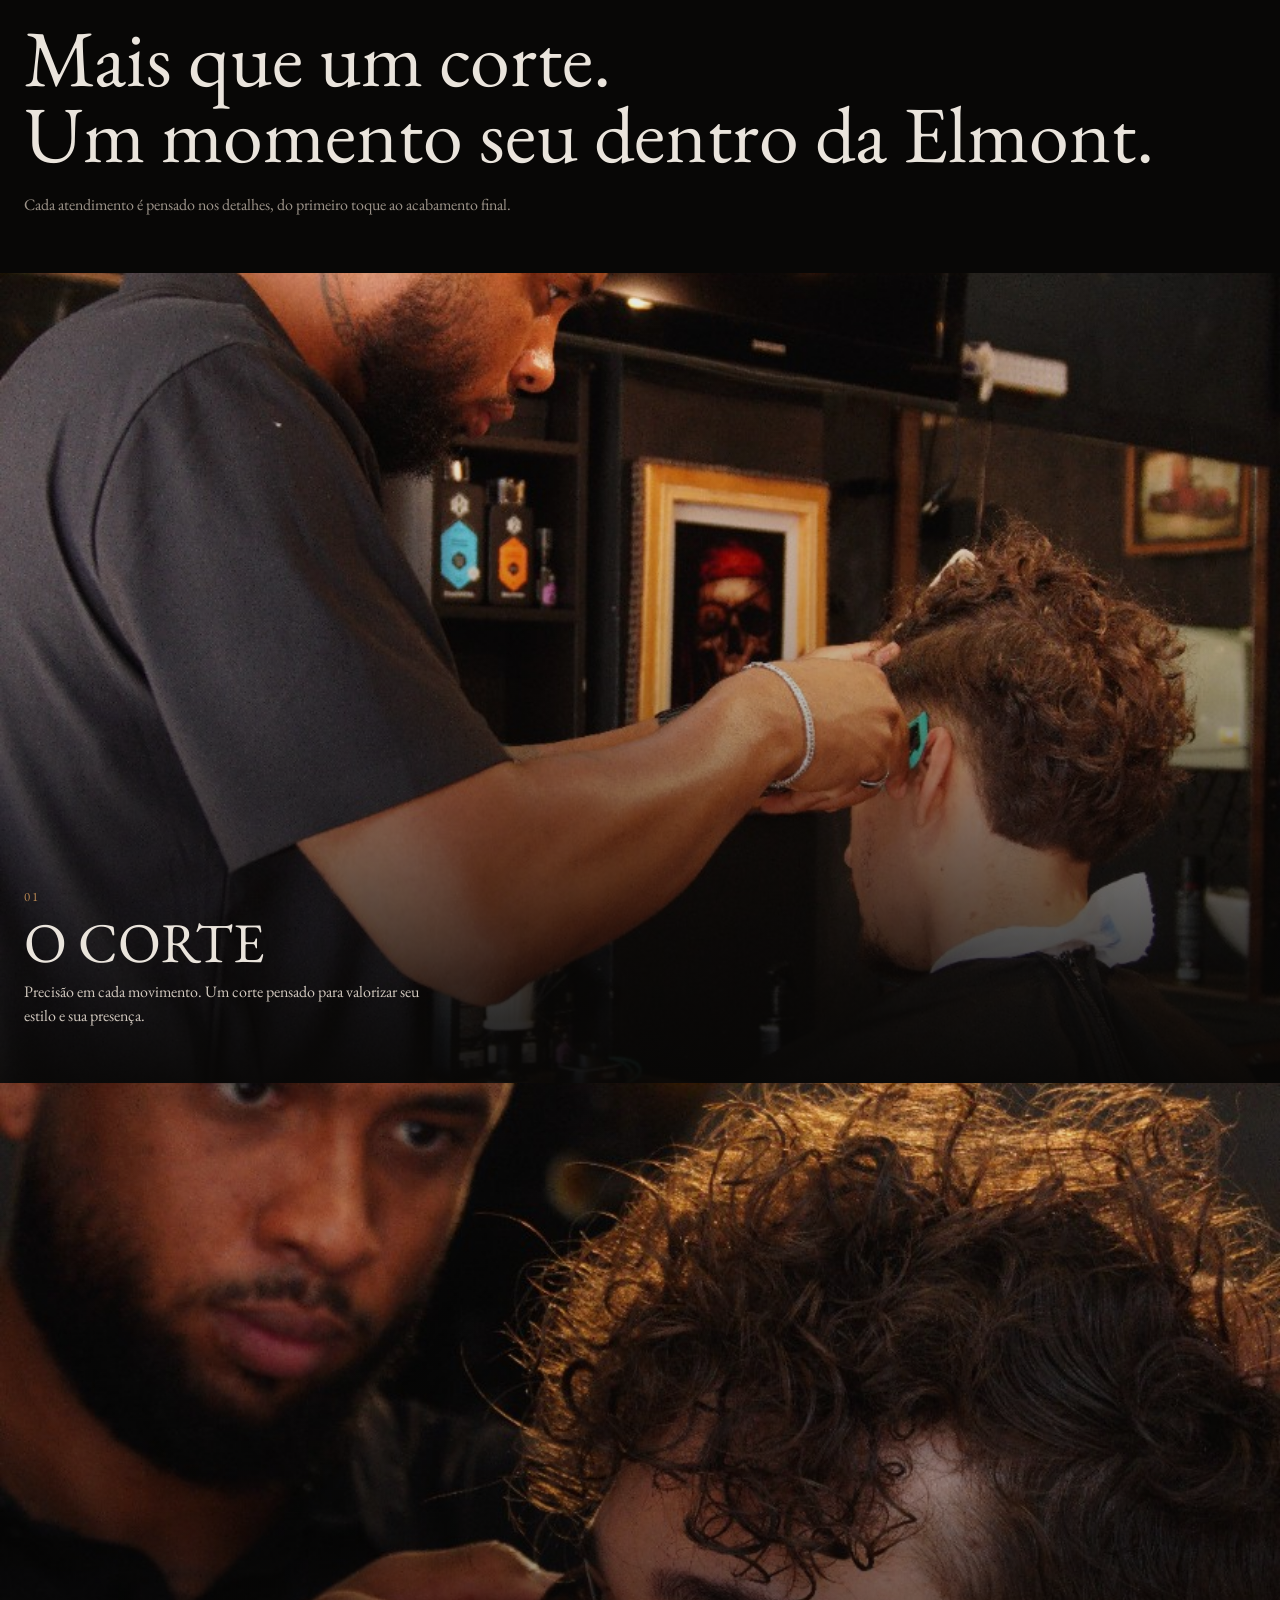
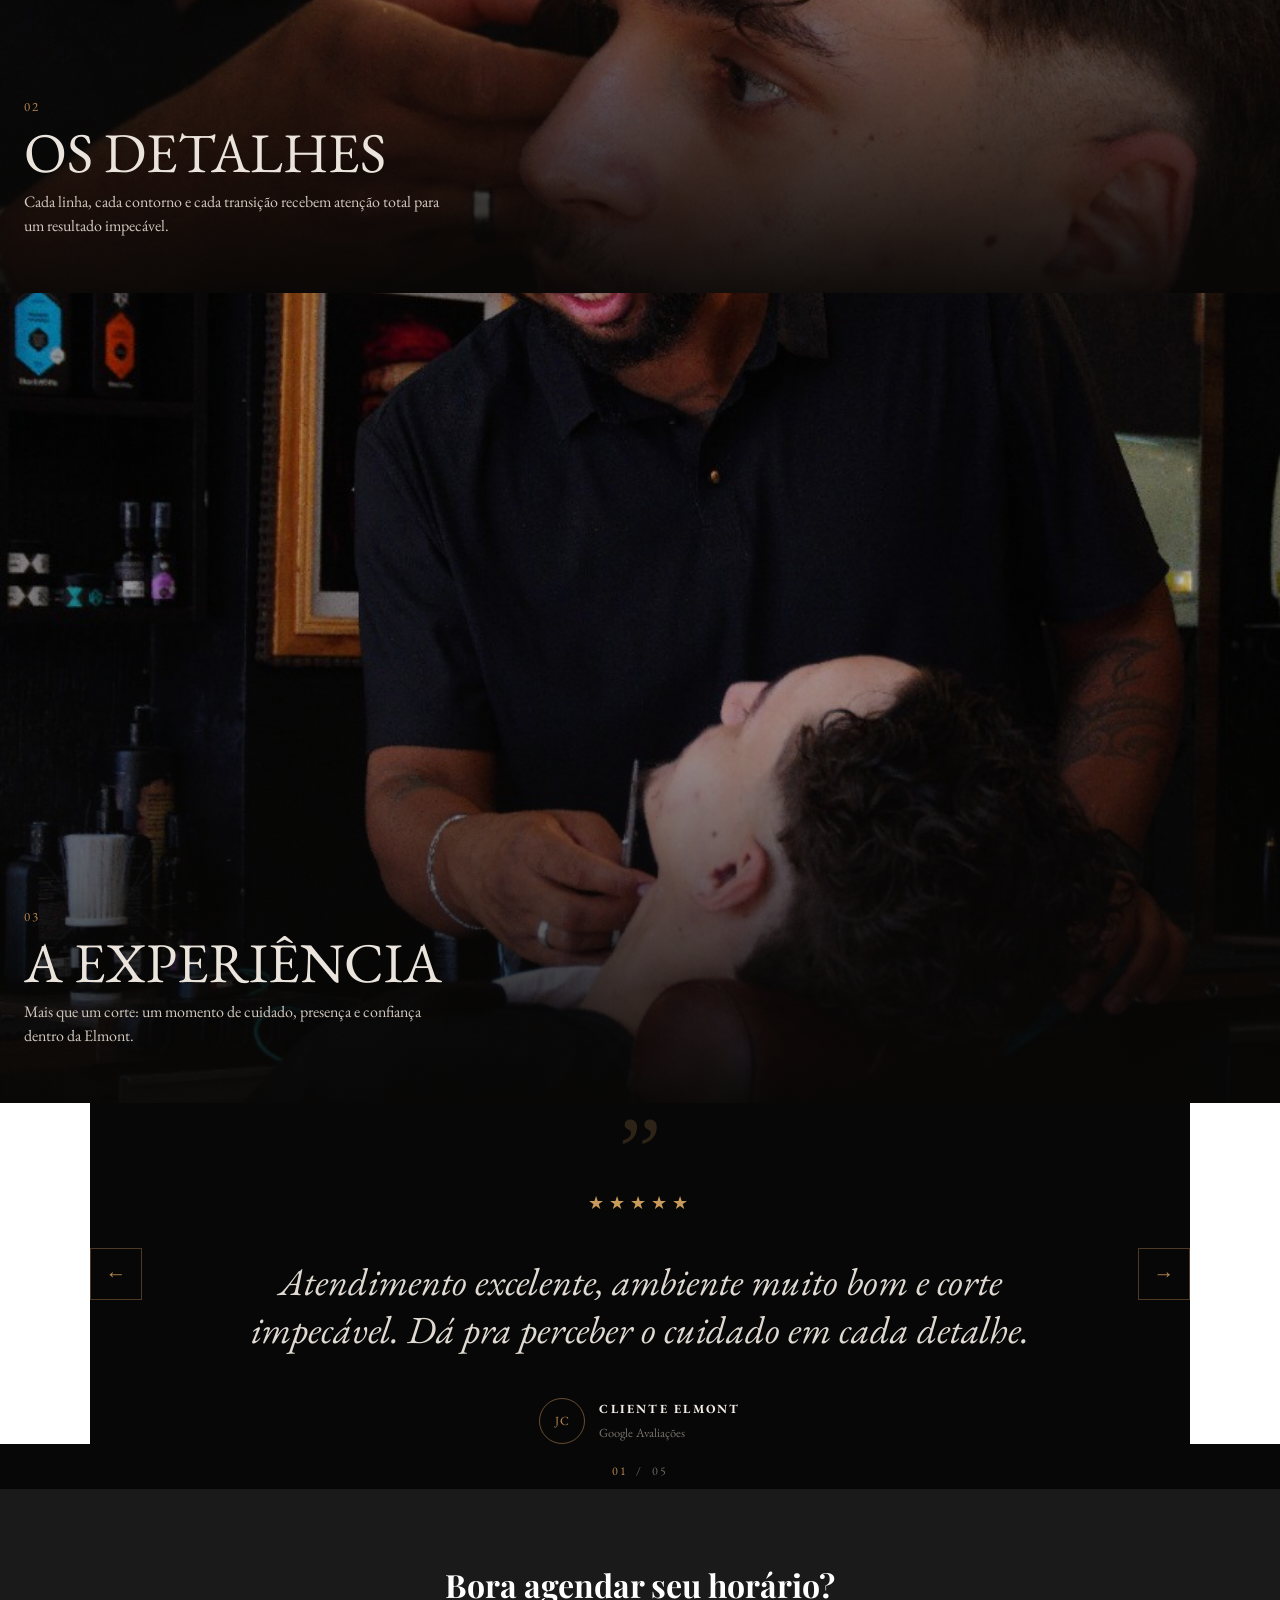
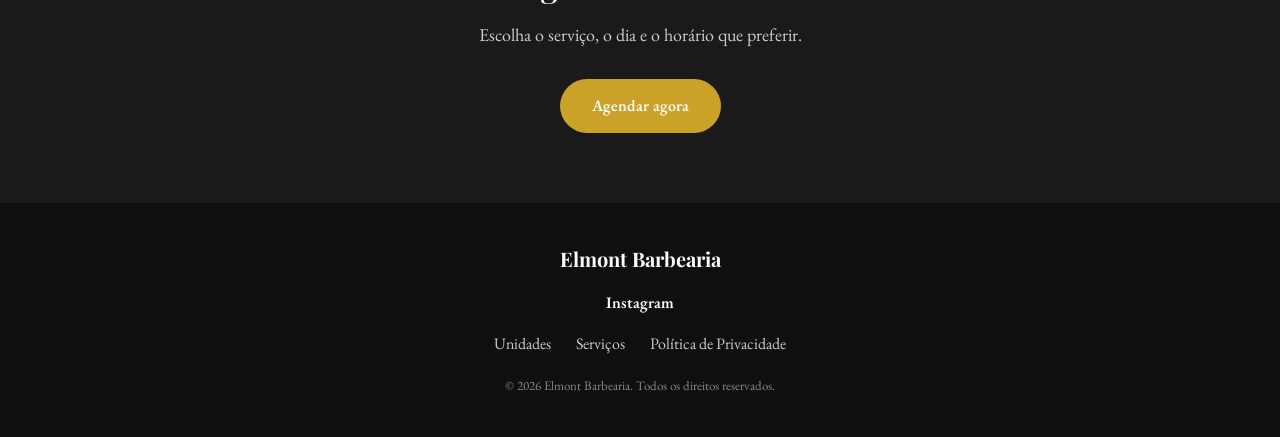
==== commit a4acfa3f: "feat: adiciona carrosel de feedbacks" ====
--- a/index.html
+++ b/index.html
@@ -127,45 +127,45 @@
 
 </section>
 
-<section id="feedback" class="reviews-section">
+<div class="reviews-carousel">
 
-    <div class="reviews-header">
-        <span class="reviews-chapter">03 · QUEM JÁ PASSOU POR AQUI</span>
-
-        <h2>
-            Quem conhece a Elmont,
-            <br>
-            entende a diferença.
-        </h2>
-    </div>
+    <button class="review-arrow review-prev" aria-label="Avaliação anterior">
+        ←
+    </button>
 
     <div class="review-featured">
 
         <div class="review-quote-mark">”</div>
 
-        <div class="review-stars">
-            ★★★★★
-        </div>
+        <div class="review-stars">★★★★★</div>
 
-        <blockquote>
+        <blockquote id="review-text">
             Atendimento excelente, ambiente muito bom e corte impecável.
             Dá pra perceber o cuidado em cada detalhe.
         </blockquote>
 
         <div class="review-author">
-            <div class="review-avatar">
-                JC
-            </div>
+            <div class="review-avatar" id="review-avatar">JC</div>
 
             <div>
-                <strong>Cliente Elmont</strong>
+                <strong id="review-name">CLIENTE ELMONT</strong>
                 <span>Google Avaliações</span>
             </div>
         </div>
 
     </div>
 
-</section>
+    <button class="review-arrow review-next" aria-label="Próxima avaliação">
+        →
+    </button>
+
+</div>
+
+<div class="review-counter">
+    <span id="review-current">01</span>
+    <span>/</span>
+    <span id="review-total">05</span>
+</div>
 
 <section id="agendar" class="reforco-agendar">
     <h2>Bora agendar seu horário?</h2>
--- a/css/style.css
+++ b/css/style.css
@@ -1445,4 +1445,176 @@
     .review-author {
         margin-top: 28px;
     }
+}
+/* ===== CARROSSEL DE AVALIAÇÕES ===== */
+
+.reviews-carousel {
+    position: relative;
+
+    max-width: 1100px;
+    margin: 0 auto;
+
+    display: flex;
+    align-items: center;
+    justify-content: center;
+
+    gap: 40px;
+}
+
+.review-arrow {
+    width: 52px;
+    height: 52px;
+
+    flex-shrink: 0;
+
+    border: 1px solid rgba(184, 135, 82, 0.35);
+    background: transparent;
+
+    color: #b88752;
+
+    font-size: 1.3rem;
+    cursor: pointer;
+
+    transition:
+        background 0.25s ease,
+        color 0.25s ease,
+        border-color 0.25s ease;
+}
+
+.review-arrow:hover {
+    background: #b88752;
+    color: #080706;
+    border-color: #b88752;
+}
+
+.review-counter {
+    margin-top: 45px;
+
+    display: flex;
+    justify-content: center;
+    gap: 8px;
+
+    color: #6f6962;
+
+    font-size: 0.75rem;
+    letter-spacing: 0.18em;
+}
+
+#review-current {
+    color: #b88752;
+}
+
+/* animação quando troca avaliação */
+
+.review-featured.review-changing {
+    opacity: 0;
+    transform: translateY(12px);
+}
+
+.review-featured {
+    transition:
+        opacity 0.3s ease,
+        transform 0.3s ease;
+}
+
+
+/* MOBILE */
+
+@media (max-width: 768px) {
+
+    .reviews-carousel {
+        gap: 0;
+    }
+
+    .review-arrow {
+        position: absolute;
+        top: 50%;
+
+        width: 42px;
+        height: 42px;
+
+        z-index: 5;
+    }
+
+    .review-prev {
+        left: -8px;
+    }
+
+    .review-next {
+        right: -8px;
+    }
+
+    .review-featured {
+        width: 100%;
+        padding: 0 25px;
+    }
+
+    .review-counter {
+        margin-top: 35px;
+    }
+}
+/* ===== CORREÇÃO VISUAL FEEDBACKS ===== */
+
+.reviews-section,
+.reviews-carousel,
+.review-featured {
+    background: #070707 !important;
+}
+
+.reviews-section {
+    color: #f0ebe4 !important;
+}
+
+.review-featured blockquote {
+    color: #dfd9d1 !important;
+}
+
+.review-author strong {
+    color: #f0ebe4 !important;
+}
+
+.review-author span {
+    color: #79736c !important;
+}
+
+.review-quote-mark {
+    color: rgba(184, 135, 82, 0.22) !important;
+}
+
+.review-stars {
+    color: #c89a5b !important;
+}
+
+.review-arrow {
+    background: transparent !important;
+    color: #b88752 !important;
+    border: 1px solid rgba(184, 135, 82, 0.4) !important;
+}
+
+.review-arrow:hover {
+    background: #b88752 !important;
+    color: #070707 !important;
+}
+
+.review-counter {
+    color: #6f6962 !important;
+}
+.review-counter {
+    background: #070707 !important;
+    padding: 18px 0 8px;
+    margin-top: 0 !important;
+}
+
+@media (max-width: 768px) {
+    .review-prev {
+        left: 8px;
+    }
+
+    .review-next {
+        right: 8px;
+    }
+
+    .review-featured {
+        padding: 0 42px;
+    }
 }
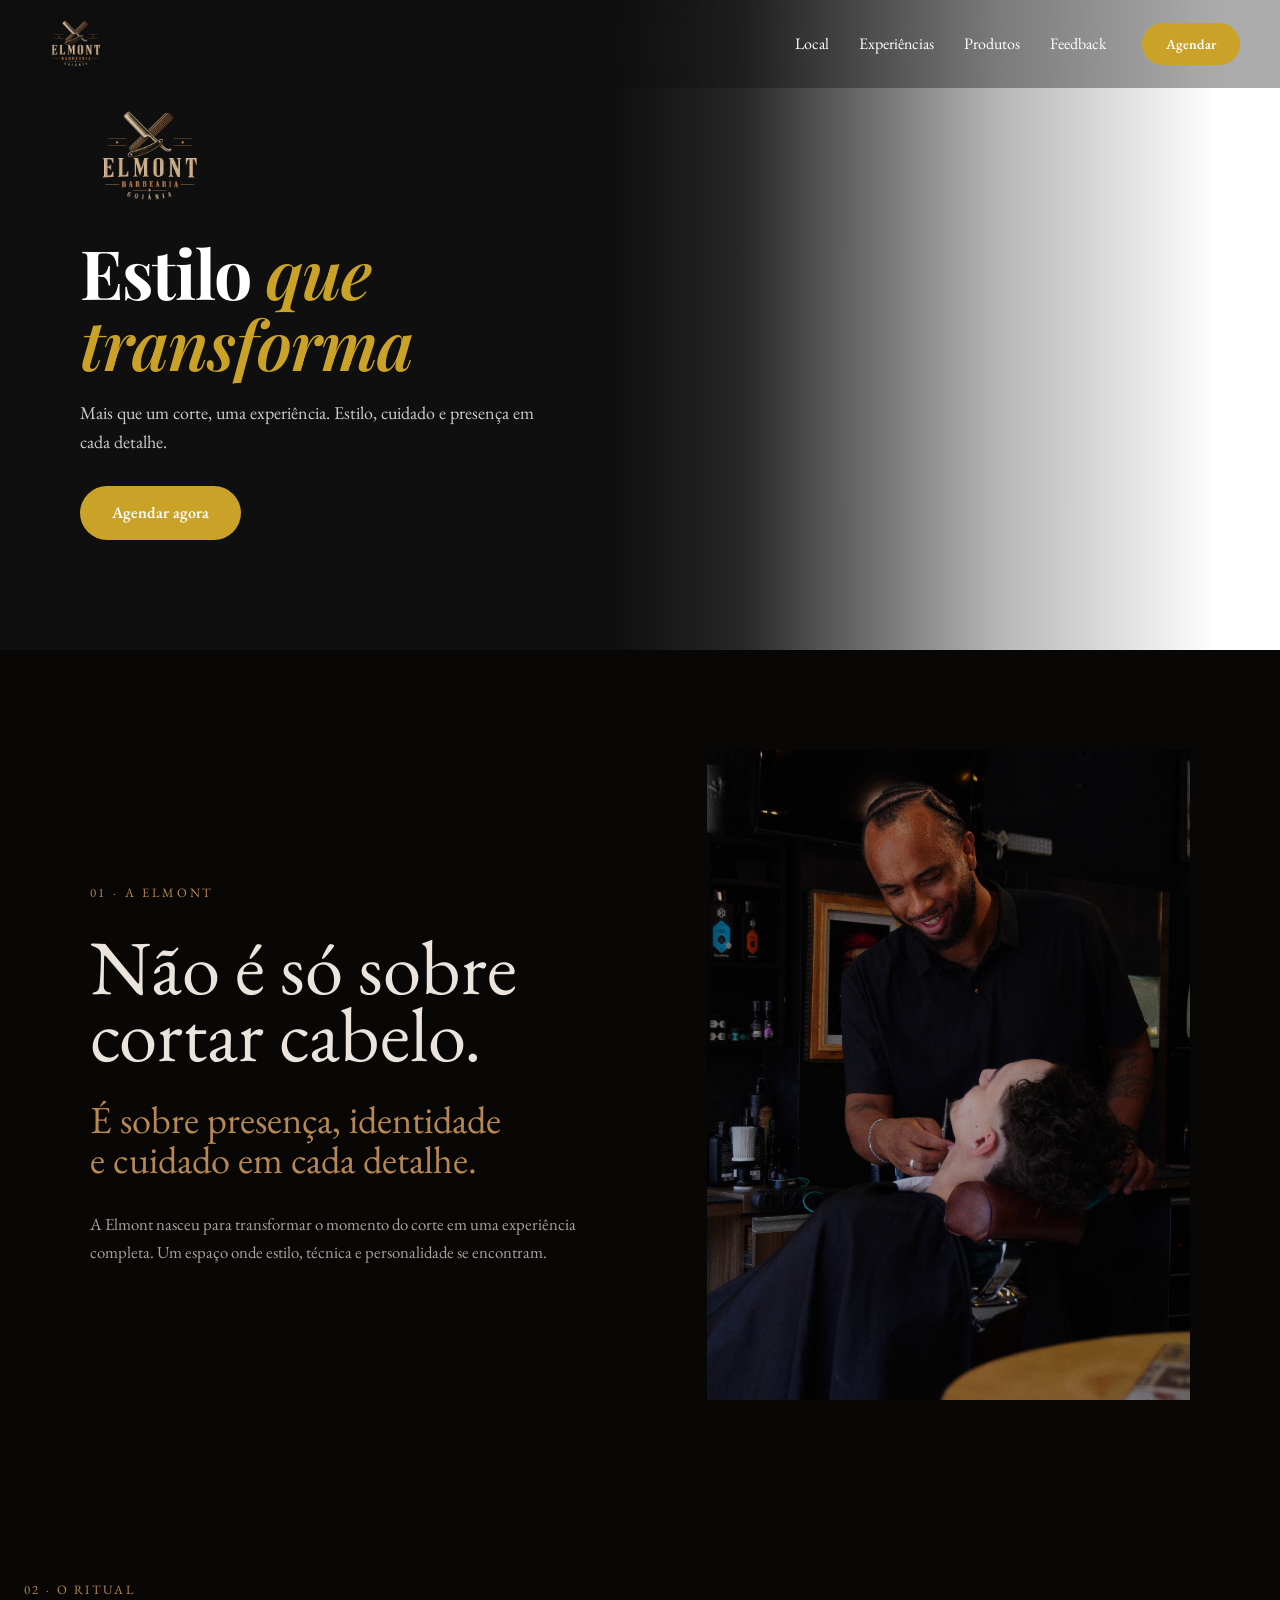
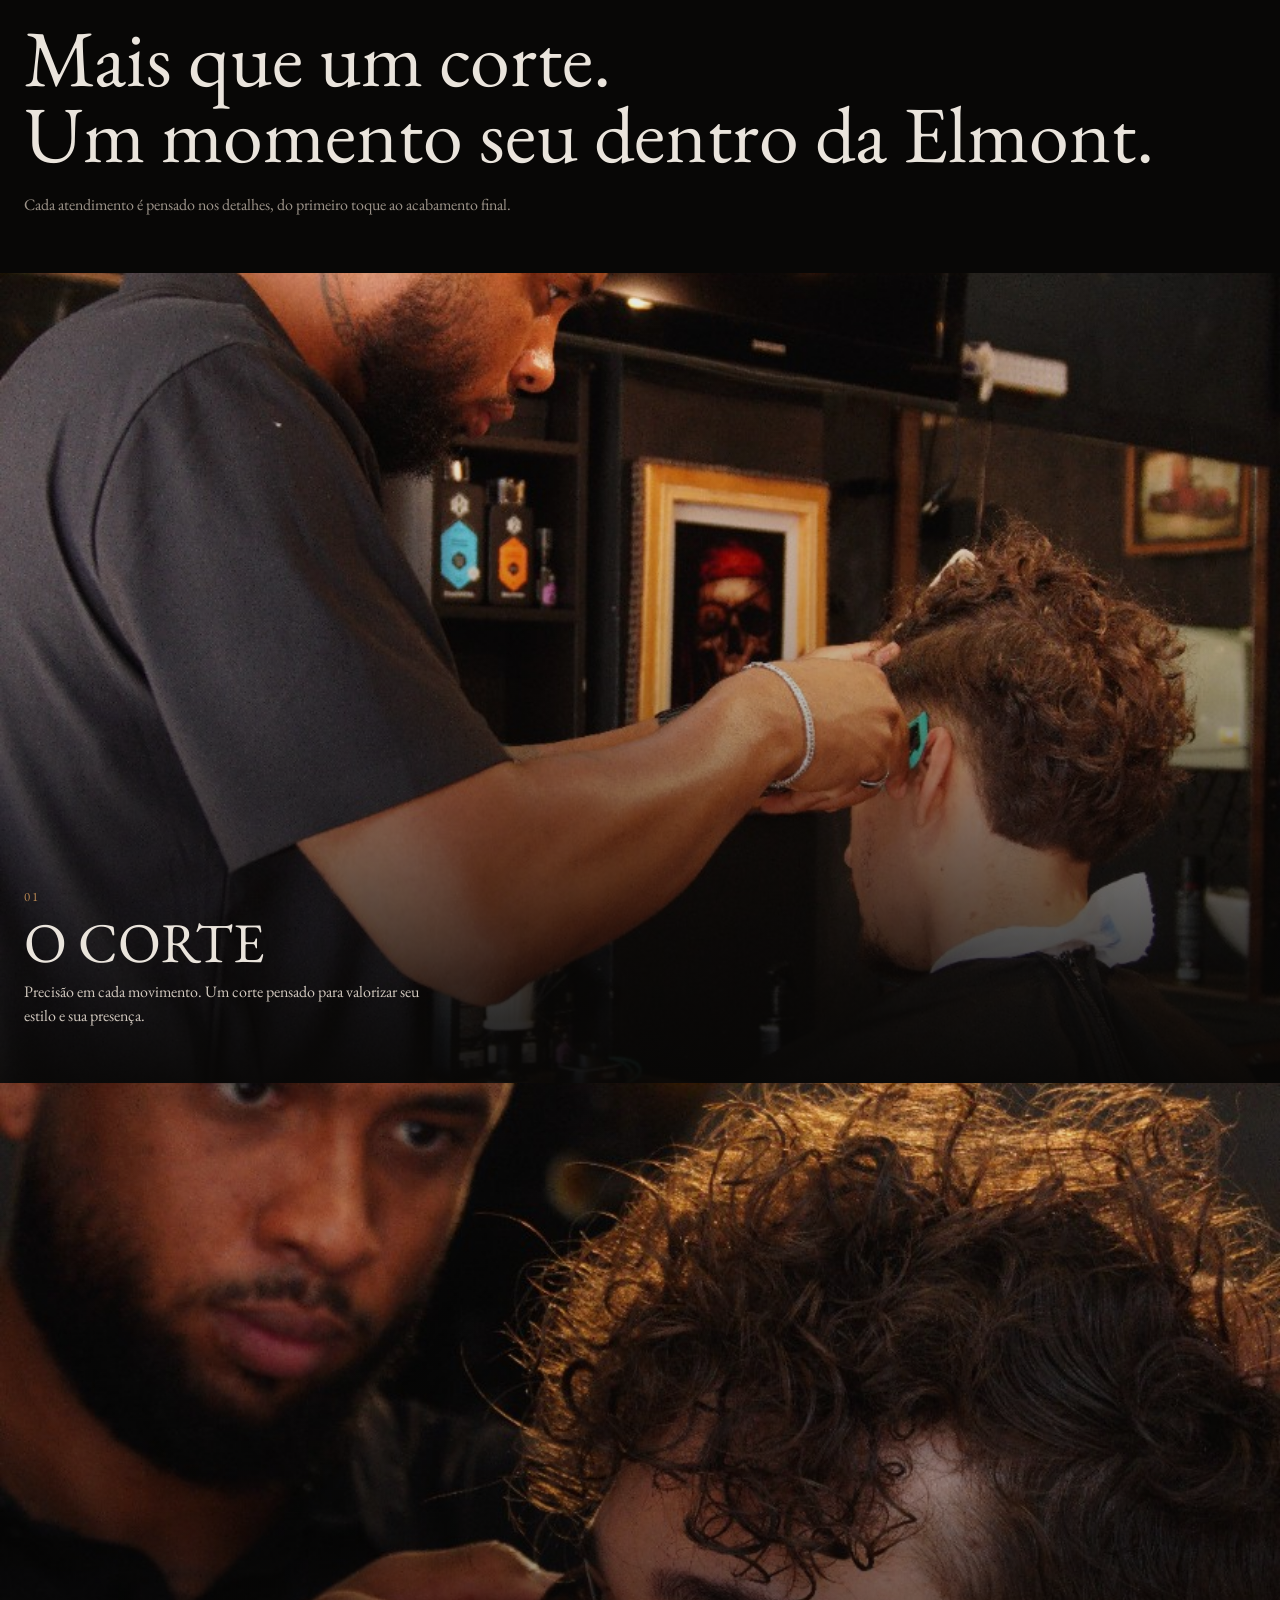
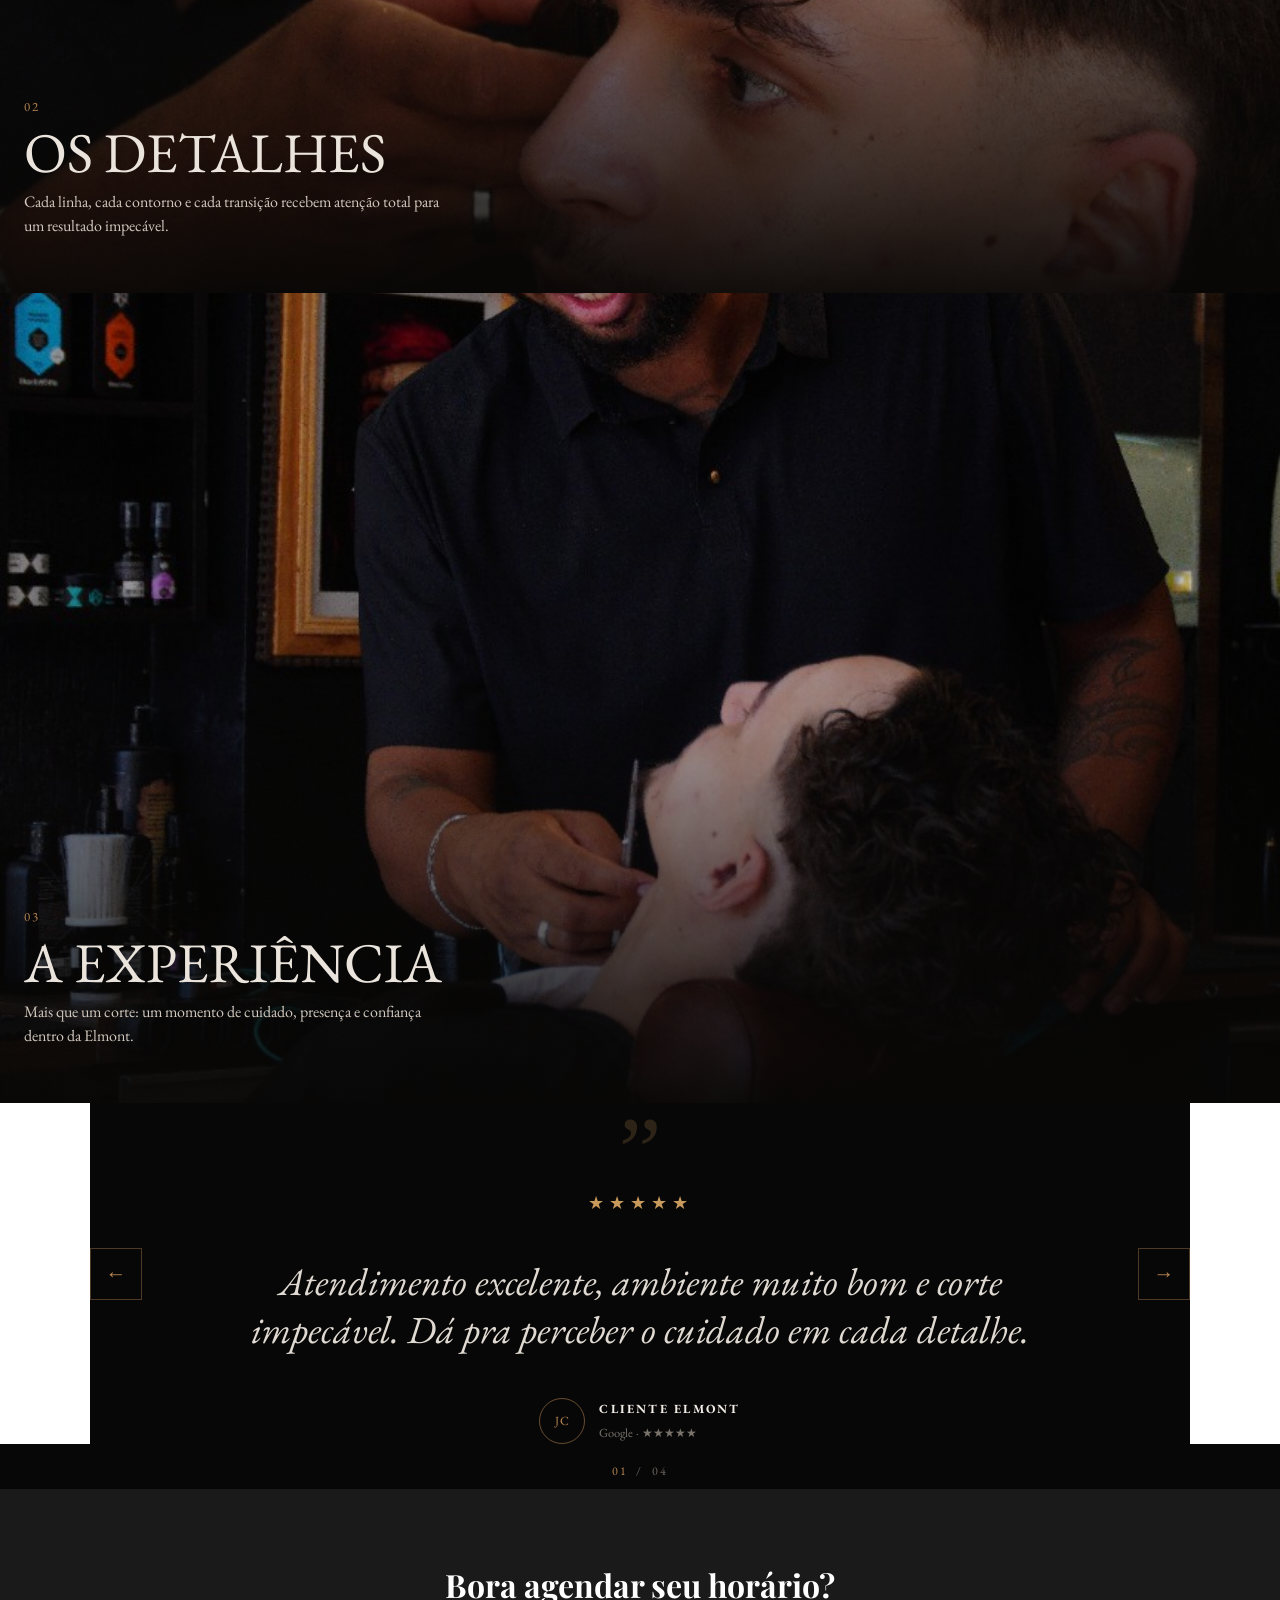
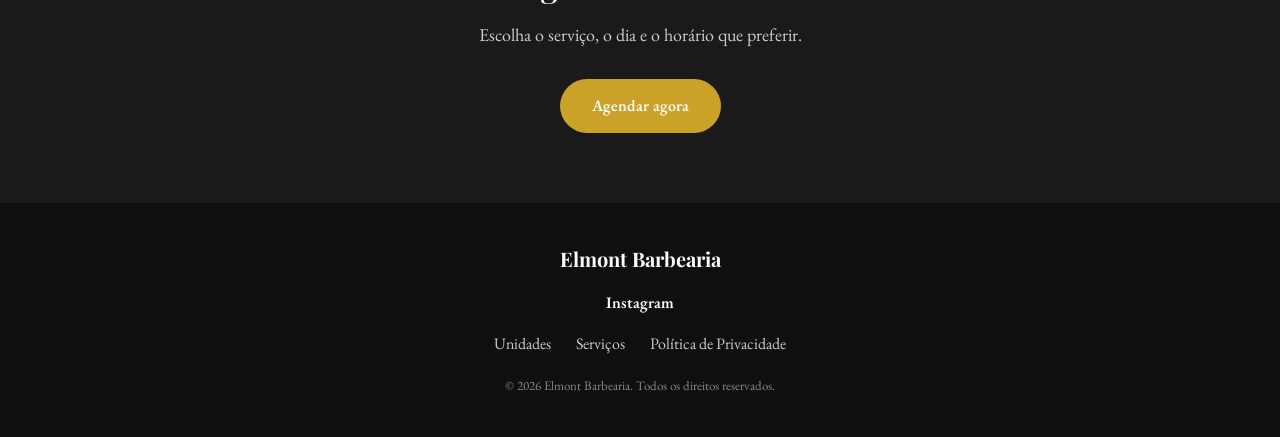
==== commit c180cff8: "feat: adiciona avaliações reais do Google" ====
--- a/index.html
+++ b/index.html
@@ -149,7 +149,7 @@
 
             <div>
                 <strong id="review-name">CLIENTE ELMONT</strong>
-                <span>Google Avaliações</span>
+                <span>Google · ★★★★★</span>
             </div>
         </div>
 
--- a/css/style.css
+++ b/css/style.css
@@ -1617,4 +1617,15 @@
     .review-featured {
         padding: 0 42px;
     }
+}
+.reviews-google-link {
+    display: block;
+    width: fit-content;
+    margin: 35px auto 0;
+    color: #b88752;
+    font-size: 0.78rem;
+    letter-spacing: 0.12em;
+    text-transform: uppercase;
+    border-bottom: 1px solid rgba(184, 135, 82, 0.35);
+    padding-bottom: 4px;
 }
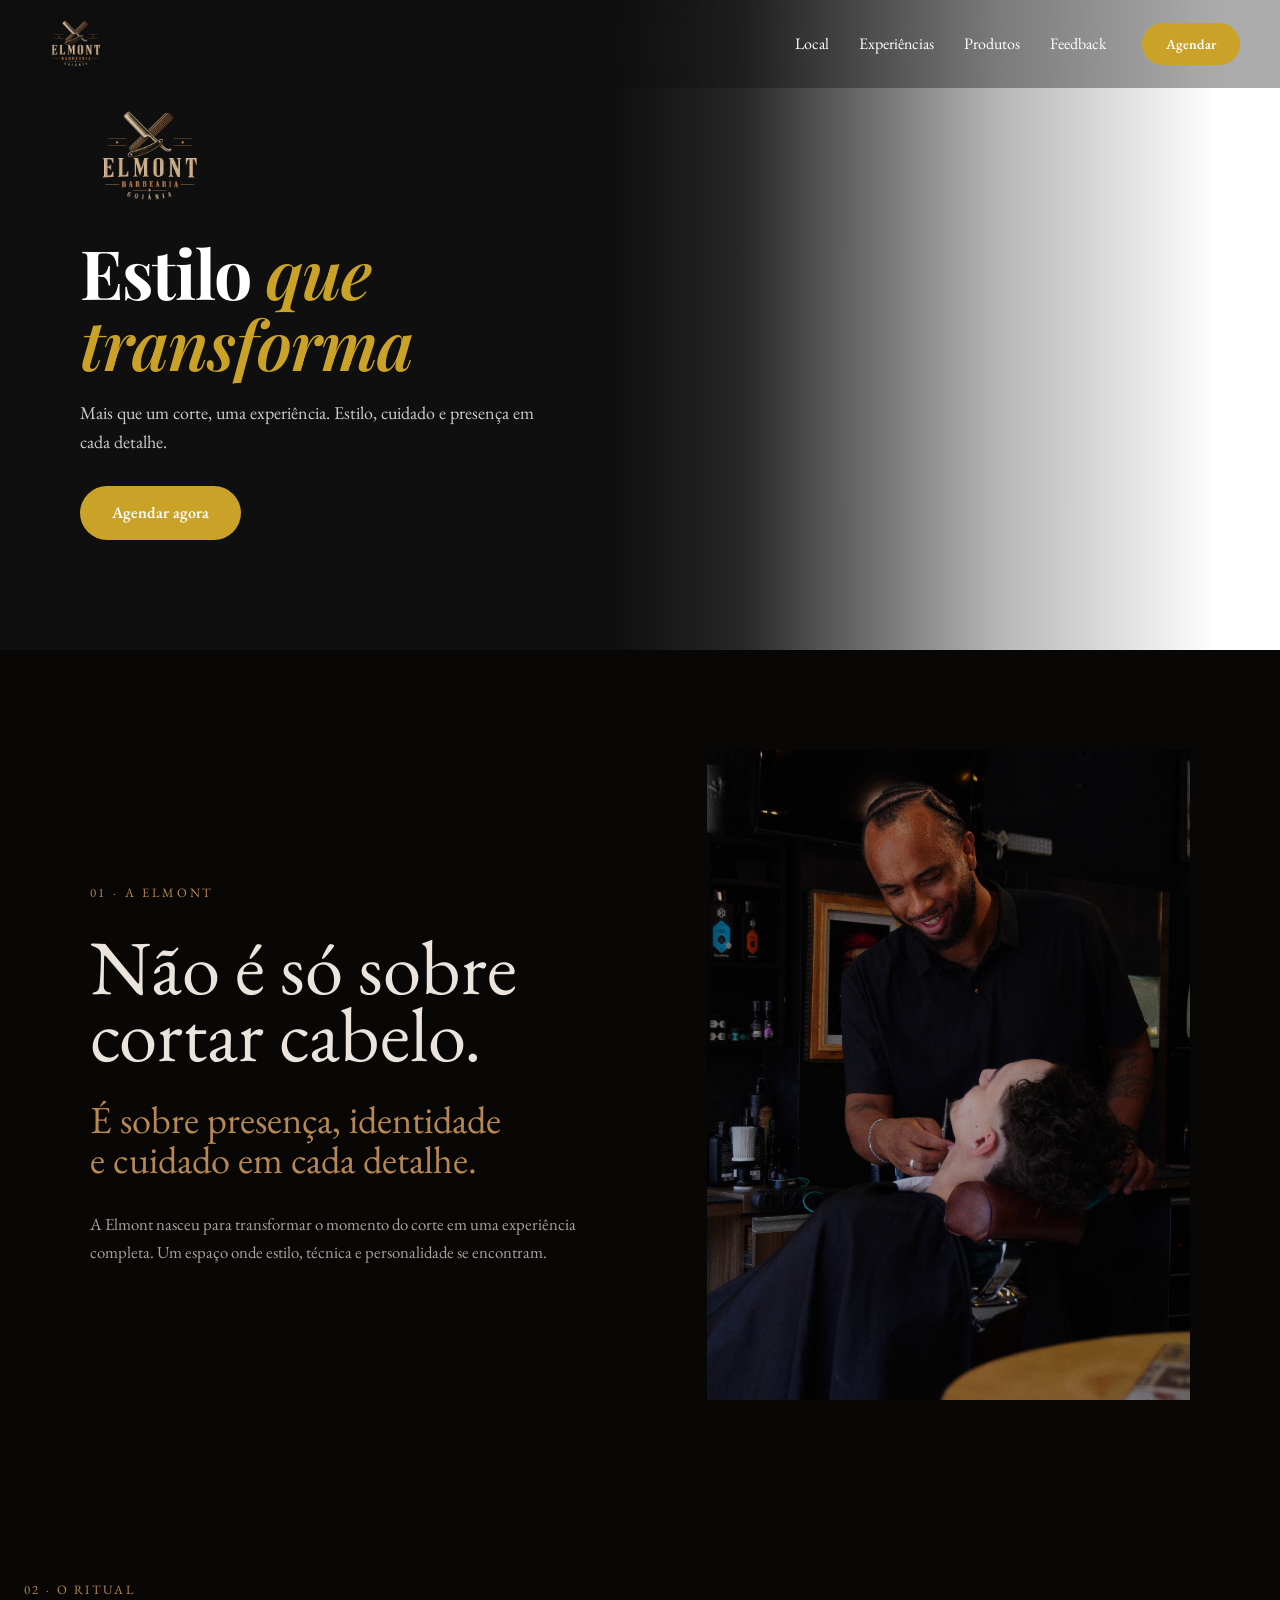
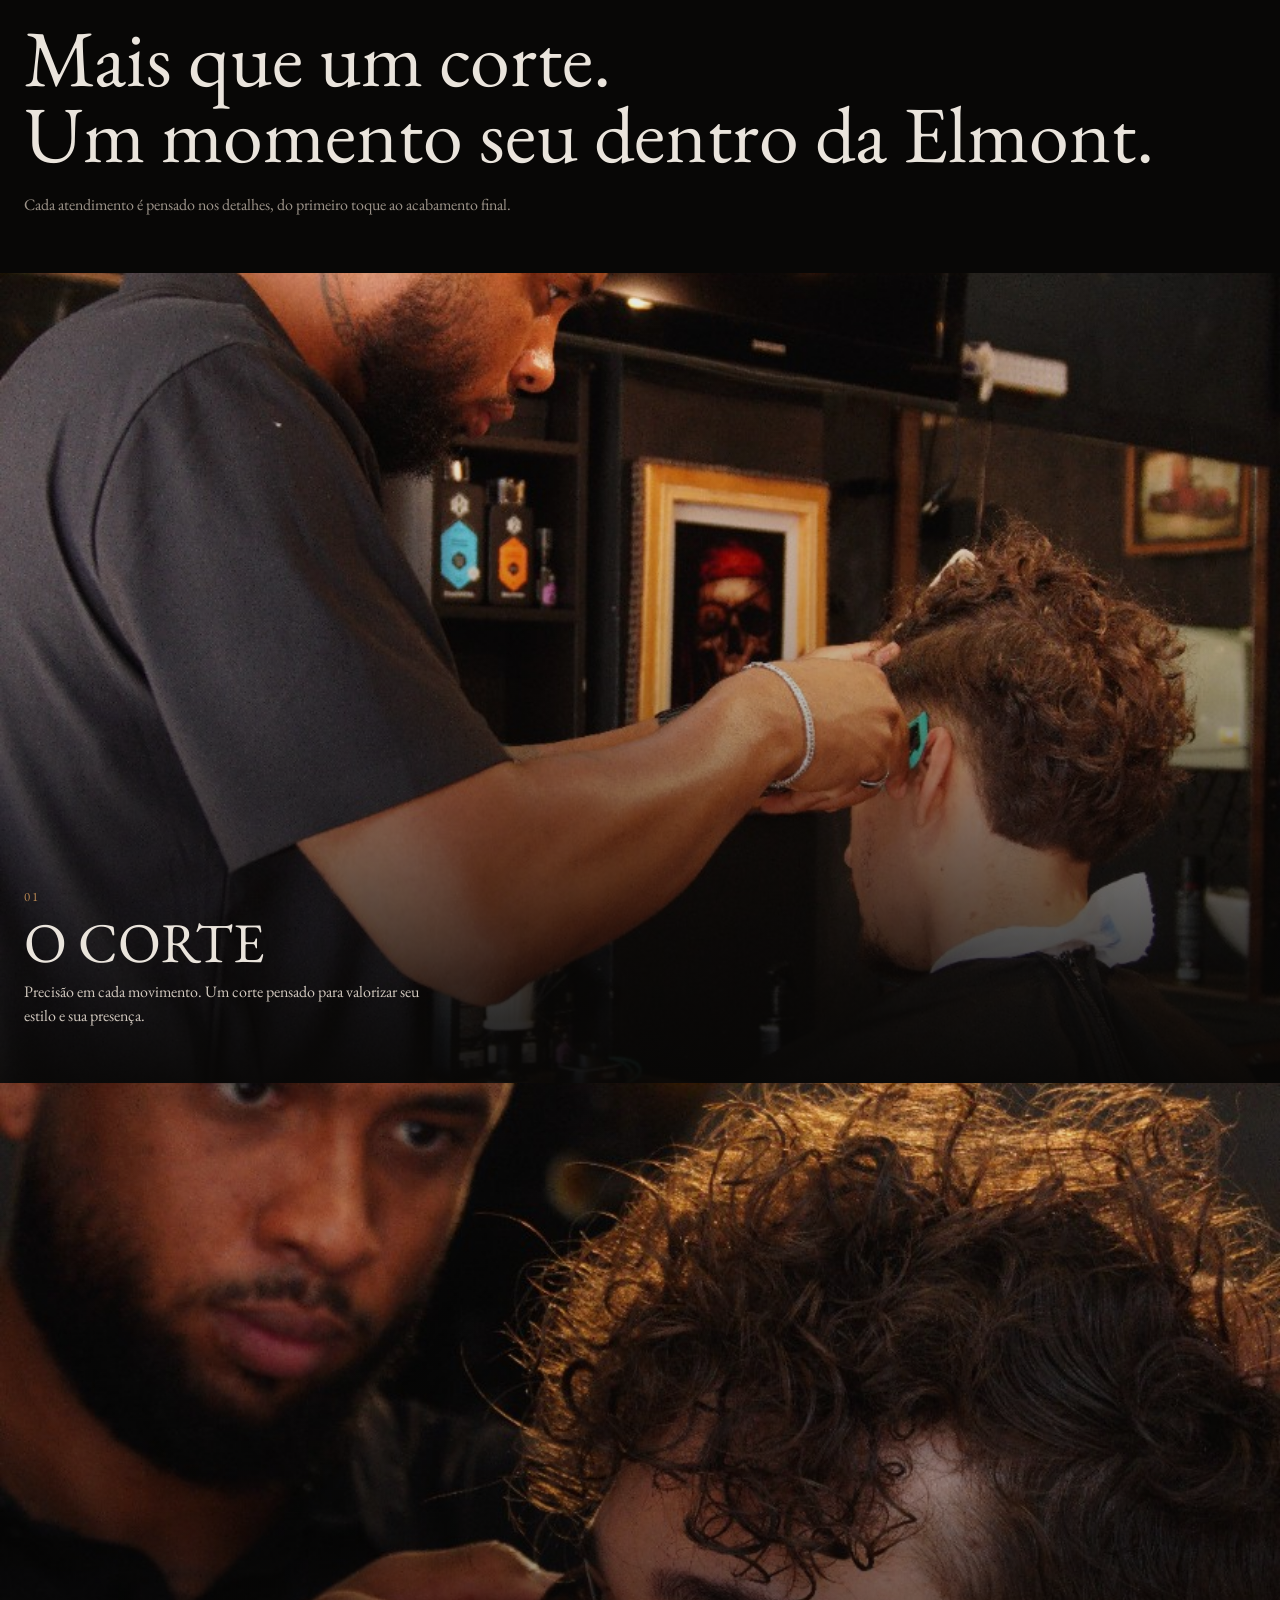
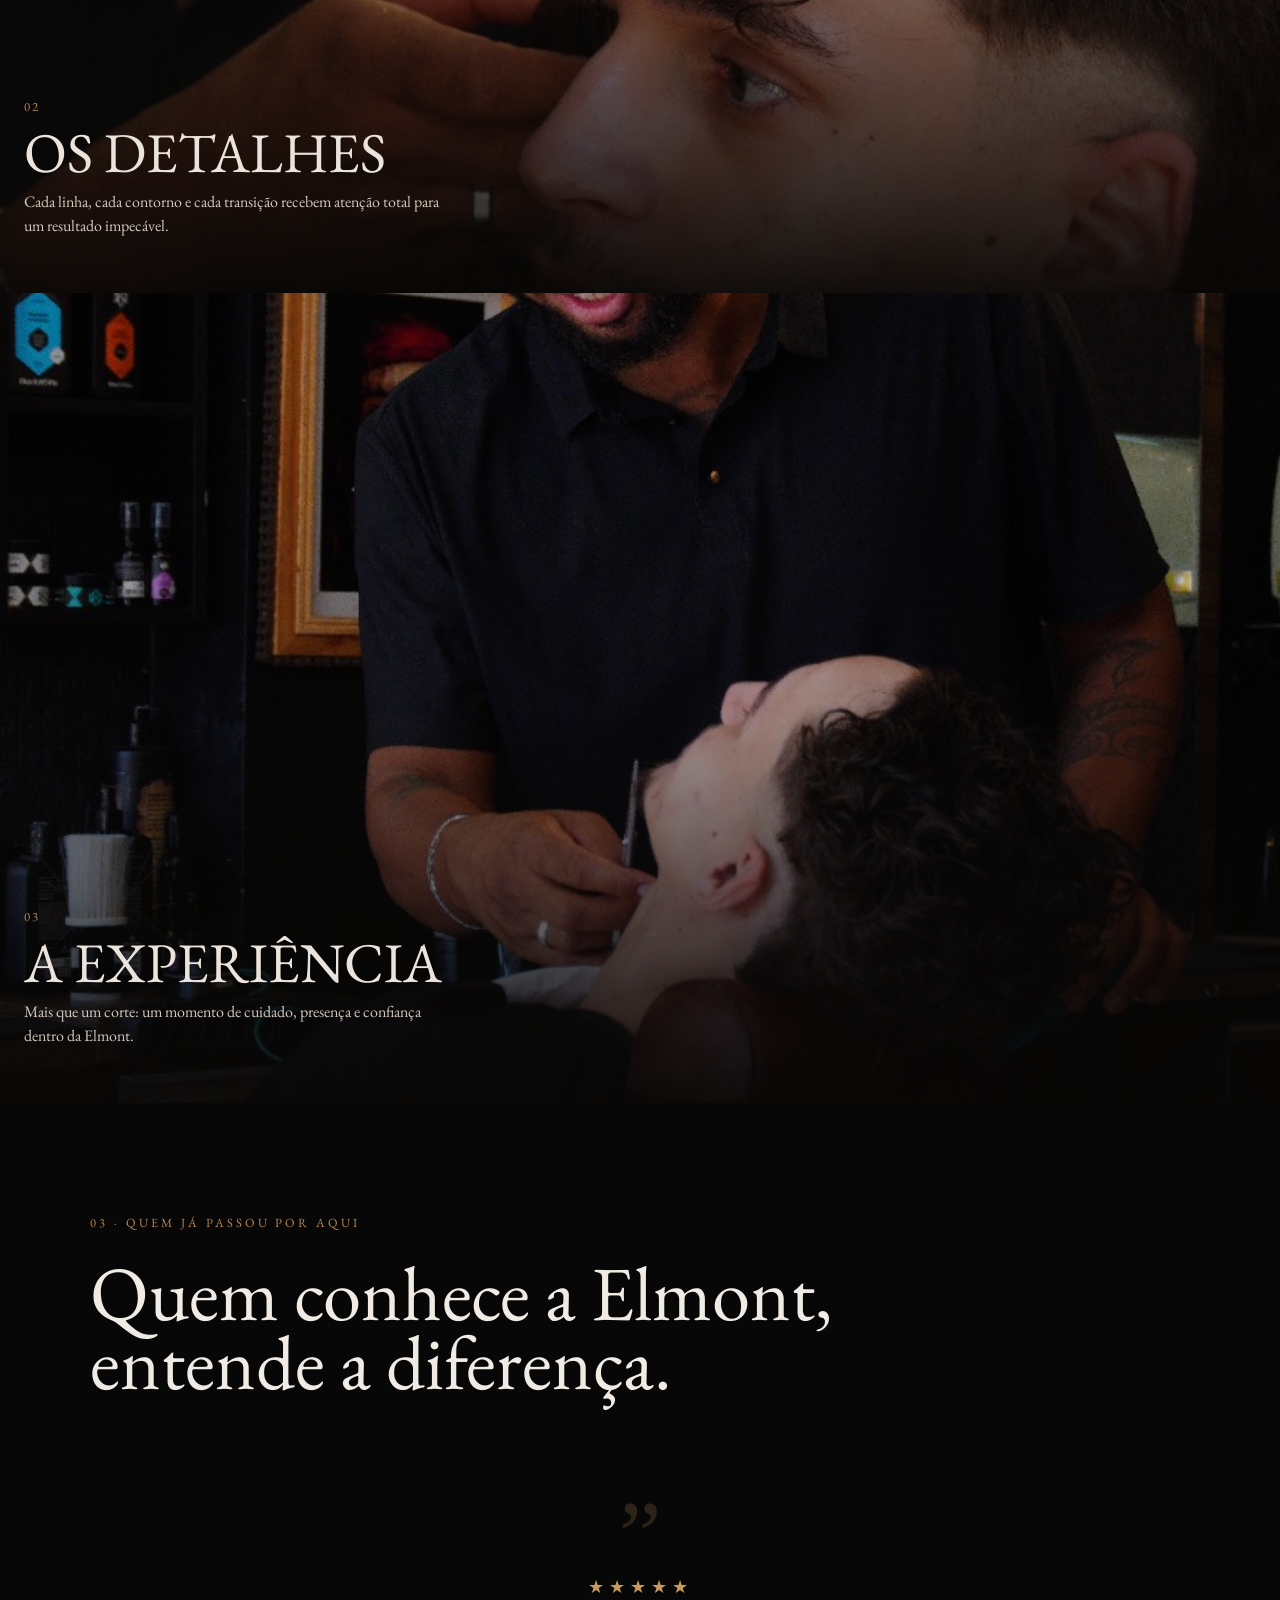
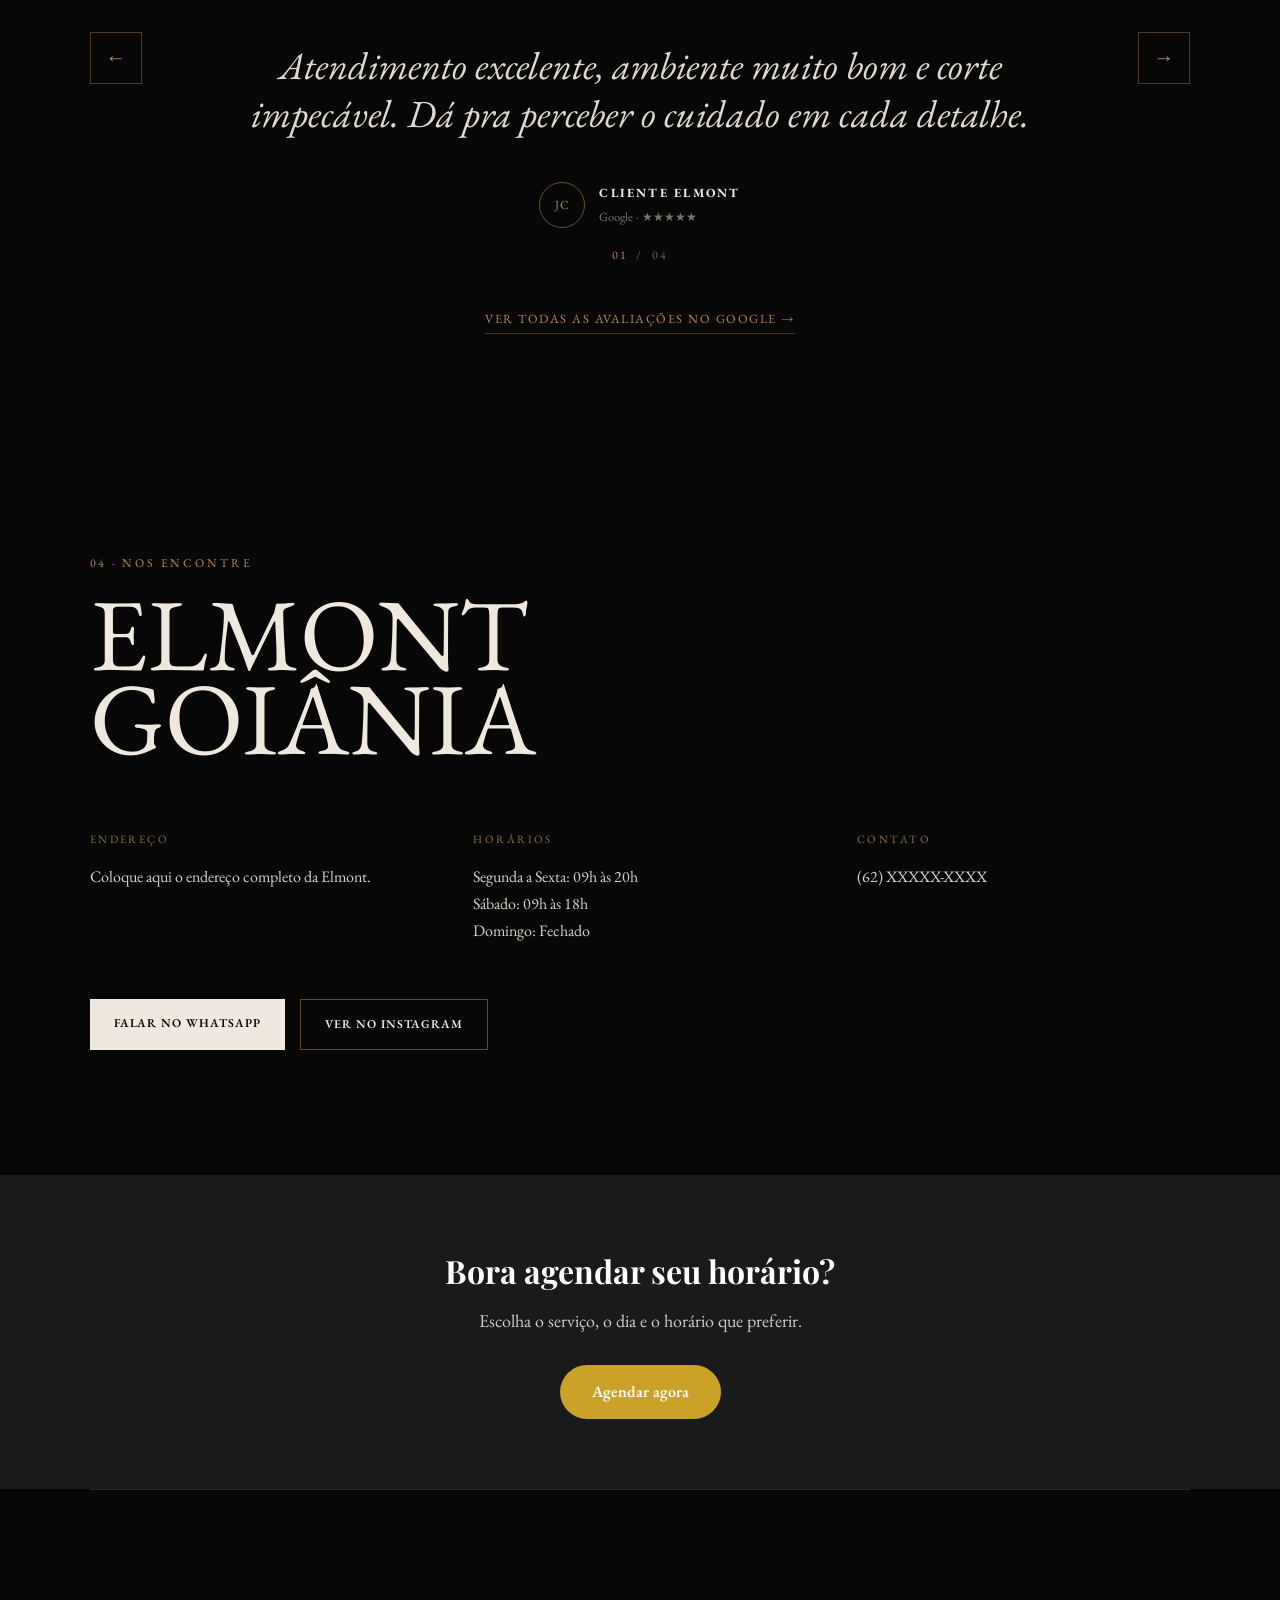
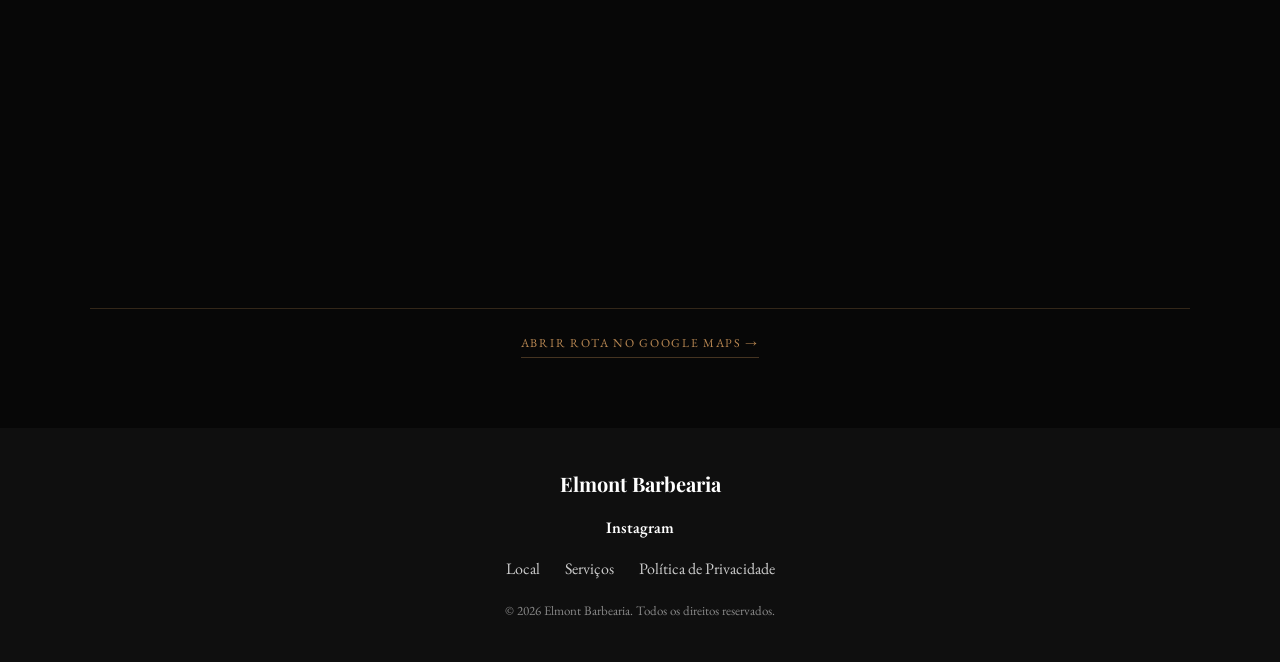
==== commit 1b888363: "feat: adiciona seção de localização e mapa" ====
--- a/index.html
+++ b/index.html
@@ -1,189 +1,542 @@
 <!DOCTYPE html>
 <html lang="pt-br">
+
 <head>
     <meta charset="UTF-8">
     <meta name="viewport" content="width=device-width, initial-scale=1.0">
+
     <title>Elmont Barbearia</title>
+
     <link rel="preconnect" href="https://fonts.googleapis.com">
-<link rel="preconnect" href="https://fonts.gstatic.com" crossorigin>
-<link href="https://fonts.googleapis.com/css2?family=EB+Garamond:wght@400;600&family=Playfair+Display:wght@600;700&display=swap" rel="stylesheet">
+    <link rel="preconnect" href="https://fonts.gstatic.com" crossorigin>
+
+    <link
+        href="https://fonts.googleapis.com/css2?family=EB+Garamond:wght@400;600&family=Playfair+Display:wght@600;700&display=swap"
+        rel="stylesheet"
+    >
+
     <link rel="stylesheet" href="css/style.css">
 </head>
+
 <body>
-<header class="topo">
-    <nav class="menu">
-        <img src="img/logo.png" alt="Elmont Barbearia" class="logo-menu">
-        <div class="menu-direita">
-            <ul class="menu-links">
-                <li><a href="#local">Local</a></li>
-                <li><a href="#experiencias">Experiências</a></li>
-                <li><a href="produtos.html">Produtos</a></li>
-                <li><a href="#feedback">Feedback</a></li>
-            </ul>
-            <a href="#agendar" class="botao-menu">Agendar</a>
-        </div>
-    </nav>
-</header>
-
-<div class="hero">
-    <video class="hero-video" autoplay muted loop playsinline>
-        <source src="videos/hero.mp4" type="video/mp4">
-    </video>
-    <div class="hero-overlay"></div>
-    <div class="hero-conteudo">
-        <img src="img/logo.png" alt="Elmont Barbearia" class="hero-logo">
-        <h1>Estilo <span class="destaque-dourado">que transforma</span></h1>
-        <p>Mais que um corte, uma experiência. Estilo, cuidado e presença em cada detalhe.</p>
-        <a href="#agendar" class="botao-cta">Agendar agora</a>
+
+    <!-- ================= HEADER ================= -->
+
+    <header class="topo">
+        <nav class="menu">
+
+            <img
+                src="img/logo.png"
+                alt="Elmont Barbearia"
+                class="logo-menu"
+            >
+
+            <div class="menu-direita">
+
+                <ul class="menu-links">
+                    <li><a href="#local">Local</a></li>
+                    <li><a href="#experiencias">Experiências</a></li>
+                    <li><a href="produtos.html">Produtos</a></li>
+                    <li><a href="#feedback">Feedback</a></li>
+                </ul>
+
+                <a href="#agendar" class="botao-menu">
+                    Agendar
+                </a>
+
+            </div>
+        </nav>
+    </header>
+
+
+    <!-- ================= HERO ================= -->
+
+    <div class="hero">
+
+        <video
+            class="hero-video"
+            autoplay
+            muted
+            loop
+            playsinline
+        >
+            <source src="videos/hero.mp4" type="video/mp4">
+        </video>
+
+        <div class="hero-overlay"></div>
+
+        <div class="hero-conteudo">
+
+            <img
+                src="img/logo.png"
+                alt="Elmont Barbearia"
+                class="hero-logo"
+            >
+
+            <h1>
+                Estilo
+                <span class="destaque-dourado">
+                    que transforma
+                </span>
+            </h1>
+
+            <p>
+                Mais que um corte, uma experiência.
+                Estilo, cuidado e presença em cada detalhe.
+            </p>
+
+            <a href="#agendar" class="botao-cta">
+                Agendar agora
+            </a>
+
+        </div>
     </div>
-</div>
-<section id="local" class="manifesto-elmont">
-
-    <div class="manifesto-conteudo">
-
-        <span class="manifesto-capitulo">01 · A ELMONT</span>
+
+
+    <!-- ================= 01 · A ELMONT ================= -->
+
+    <section id="local" class="manifesto-elmont">
+
+        <div class="manifesto-conteudo">
+
+            <span class="manifesto-capitulo">
+                01 · A ELMONT
+            </span>
+
+            <h2>
+                Não é só sobre<br>
+                cortar cabelo.
+            </h2>
+
+            <h3>
+                É sobre presença, identidade<br>
+                e cuidado em cada detalhe.
+            </h3>
+
+            <p>
+                A Elmont nasceu para transformar o momento do corte
+                em uma experiência completa. Um espaço onde estilo,
+                técnica e personalidade se encontram.
+            </p>
+
+        </div>
+
+        <div class="manifesto-imagem">
+
+            <img
+                src="img/ritual-experiencia.jpg"
+                alt="Experiência Elmont Barbearia"
+            >
+
+        </div>
+
+    </section>
+
+
+    <!-- ================= 02 · O RITUAL ================= -->
+
+    <section
+        class="ritual-section"
+        id="experiencias"
+    >
+
+        <div class="ritual-header">
+
+            <span>
+                02 · O RITUAL
+            </span>
+
+            <h2>
+                Mais que um corte.<br>
+                Um momento seu dentro da Elmont.
+            </h2>
+
+            <p>
+                Cada atendimento é pensado nos detalhes,
+                do primeiro toque ao acabamento final.
+            </p>
+
+        </div>
+
+
+        <!-- 01 -->
+
+        <article class="ritual-item ritual-corte">
+
+            <div class="ritual-overlay"></div>
+
+            <div class="ritual-content">
+
+                <span class="ritual-number">
+                    01
+                </span>
+
+                <h3>
+                    O CORTE
+                </h3>
+
+                <p>
+                    Precisão em cada movimento.
+                    Um corte pensado para valorizar
+                    seu estilo e sua presença.
+                </p>
+
+            </div>
+
+        </article>
+
+
+        <!-- 02 -->
+
+        <article class="ritual-item ritual-detalhes">
+
+            <div class="ritual-overlay"></div>
+
+            <div class="ritual-content">
+
+                <span class="ritual-number">
+                    02
+                </span>
+
+                <h3>
+                    OS DETALHES
+                </h3>
+
+                <p>
+                    Cada linha, cada contorno e cada transição
+                    recebem atenção total para um resultado impecável.
+                </p>
+
+            </div>
+
+        </article>
+
+
+        <!-- 03 -->
+
+        <article class="ritual-item ritual-experiencia">
+
+            <div class="ritual-overlay"></div>
+
+            <div class="ritual-content">
+
+                <span class="ritual-number">
+                    03
+                </span>
+
+                <h3>
+                    A EXPERIÊNCIA
+                </h3>
+
+                <p>
+                    Mais que um corte: um momento de cuidado,
+                    presença e confiança dentro da Elmont.
+                </p>
+
+            </div>
+
+        </article>
+
+    </section>
+
+
+    <!-- ================= 03 · AVALIAÇÕES ================= -->
+
+    <section
+        id="feedback"
+        class="reviews-section"
+    >
+
+        <div class="reviews-header">
+
+            <span class="reviews-chapter">
+                03 · QUEM JÁ PASSOU POR AQUI
+            </span>
+
+            <h2>
+                Quem conhece a Elmont,<br>
+                entende a diferença.
+            </h2>
+
+        </div>
+
+
+        <div class="reviews-carousel">
+
+            <button
+                class="review-arrow review-prev"
+                aria-label="Avaliação anterior"
+            >
+                ←
+            </button>
+
+
+            <div class="review-featured">
+
+                <div class="review-quote-mark">
+                    ”
+                </div>
+
+                <div class="review-stars">
+                    ★★★★★
+                </div>
+
+                <blockquote id="review-text">
+                    Atendimento excelente, ambiente muito bom
+                    e corte impecável. Dá pra perceber o cuidado
+                    em cada detalhe.
+                </blockquote>
+
+
+                <div class="review-author">
+
+                    <div
+                        class="review-avatar"
+                        id="review-avatar"
+                    >
+                        JC
+                    </div>
+
+                    <div>
+
+                        <strong id="review-name">
+                            CLIENTE ELMONT
+                        </strong>
+
+                        <span>
+                            Google · ★★★★★
+                        </span>
+
+                    </div>
+
+                </div>
+
+            </div>
+
+
+            <button
+                class="review-arrow review-next"
+                aria-label="Próxima avaliação"
+            >
+                →
+            </button>
+
+        </div>
+
+
+        <div class="review-counter">
+
+            <span id="review-current">
+                01
+            </span>
+
+            <span>/</span>
+
+            <span id="review-total">
+                04
+            </span>
+
+        </div>
+
+
+        <a
+            href="https://maps.app.goo.gl/4gEERpMVFuWN5SmM9"
+            target="_blank"
+            rel="noopener noreferrer"
+            class="reviews-google-link"
+        >
+            Ver todas as avaliações no Google →
+        </a>
+
+    </section>
+
+
+    <!-- ================= 04 · NOS ENCONTRE ================= -->
+
+    <section
+        id="localizacao"
+        class="localizacao-elmont"
+    >
+
+        <div class="localizacao-header">
+
+            <span>
+                04 · NOS ENCONTRE
+            </span>
+
+            <h2>
+                ELMONT<br>
+                GOIÂNIA
+            </h2>
+
+        </div>
+
+
+        <div class="localizacao-info">
+
+            <div class="localizacao-bloco">
+
+                <span>
+                    ENDEREÇO
+                </span>
+
+                <p>
+                    Coloque aqui o endereço completo da Elmont.
+                </p>
+
+            </div>
+
+
+            <div class="localizacao-bloco">
+
+                <span>
+                    HORÁRIOS
+                </span>
+
+                <p>
+                    Segunda a Sexta: 09h às 20h<br>
+                    Sábado: 09h às 18h<br>
+                    Domingo: Fechado
+                </p>
+
+            </div>
+
+
+            <div class="localizacao-bloco">
+
+                <span>
+                    CONTATO
+                </span>
+
+                <p>
+                    (62) XXXXX-XXXX
+                </p>
+
+            </div>
+
+        </div>
+
+
+        <div class="localizacao-botoes">
+
+            <a
+                href="#"
+                class="btn-local btn-whatsapp"
+            >
+                FALAR NO WHATSAPP
+            </a>
+
+            <a
+                href="#"
+                class="btn-local btn-instagram"
+            >
+                VER NO INSTAGRAM
+            </a>
+
+        </div>
+
+    </section>
+
+
+    <!-- ================= AGENDAMENTO ================= -->
+
+    <section
+        id="agendar"
+        class="reforco-agendar"
+    >
 
         <h2>
-            Não é só sobre<br>
-            cortar cabelo.
+            Bora agendar seu horário?
         </h2>
 
-        <h3>
-            É sobre presença, identidade<br>
-            e cuidado em cada detalhe.
-        </h3>
-
         <p>
-            A Elmont nasceu para transformar o momento do corte em uma
-            experiência completa. Um espaço onde estilo, técnica e
-            personalidade se encontram.
+            Escolha o serviço, o dia e o horário que preferir.
         </p>
 
-    </div>
-
-    <div class="manifesto-imagem">
-        <img src="img/ritual-experiencia.jpg" alt="Experiência Elmont Barbearia">
-    </div>
-
-</section>
-
-<section class="ritual-section" id="experiencias">
-
-    <div class="ritual-header">
-        <span>02 · O RITUAL</span>
-
-        <h2>
-            Mais que um corte.<br>
-            Um momento seu dentro da Elmont.
-        </h2>
-
-        <p>
-            Cada atendimento é pensado nos detalhes, do primeiro toque
-            ao acabamento final.
+        <a
+            href="#"
+            class="botao-cta"
+        >
+            Agendar agora
+        </a>
+
+    </section>
+
+
+    <!-- ================= MAPA ================= -->
+
+    <section class="mapa-section">
+
+        <div class="mapa-elmont">
+
+            <iframe
+                src="https://www.google.com/maps/embed?pb=!1m18!1m12!1m3!1d238.82794654609503!2d-49.27070639672007!3d-16.71451590047034!2m3!1f0!2f0!3f0!3m2!1i1024!2i768!4f13.1!3m3!1m2!1s0x935ef100637f3ee1%3A0x368d7ec0c00f6183!2sElmont%20Barbearia!5e0!3m2!1spt-BR!2sbr!4v1788493483328!5m2!1spt-BR!2sbr"
+                loading="lazy"
+                allowfullscreen
+                referrerpolicy="strict-origin-when-cross-origin"
+                title="Localização da Elmont Barbearia"
+            >
+            </iframe>
+
+        </div>
+
+
+        <a
+            class="rota-google"
+            href="https://maps.app.goo.gl/4gEERpMVFuWN5SmM9"
+            target="_blank"
+            rel="noopener noreferrer"
+        >
+            ABRIR ROTA NO GOOGLE MAPS →
+        </a>
+
+    </section>
+
+
+    <!-- ================= RODAPÉ ================= -->
+
+    <footer class="rodape">
+
+        <p class="logo-rodape">
+            Elmont Barbearia
         </p>
-    </div>
-
-    <!-- 01 -->
-    <article class="ritual-item ritual-corte">
-        <div class="ritual-overlay"></div>
-
-        <div class="ritual-content">
-            <span class="ritual-number">01</span>
-            <h3>O CORTE</h3>
-            <p>
-                Precisão em cada movimento. Um corte pensado para
-                valorizar seu estilo e sua presença.
-            </p>
-        </div>
-    </article>
-
-    <!-- 02 -->
-    <article class="ritual-item ritual-detalhes">
-        <div class="ritual-overlay"></div>
-
-        <div class="ritual-content">
-            <span class="ritual-number">02</span>
-            <h3>OS DETALHES</h3>
-            <p>
-                Cada linha, cada contorno e cada transição recebem
-                atenção total para um resultado impecável.
-            </p>
-        </div>
-    </article>
-
-    <!-- 03 -->
-    <article class="ritual-item ritual-experiencia">
-        <div class="ritual-overlay"></div>
-
-        <div class="ritual-content">
-            <span class="ritual-number">03</span>
-            <h3>A EXPERIÊNCIA</h3>
-            <p>
-                Mais que um corte: um momento de cuidado,
-                presença e confiança dentro da Elmont.
-            </p>
-        </div>
-    </article>
-
-</section>
-
-<div class="reviews-carousel">
-
-    <button class="review-arrow review-prev" aria-label="Avaliação anterior">
-        ←
-    </button>
-
-    <div class="review-featured">
-
-        <div class="review-quote-mark">”</div>
-
-        <div class="review-stars">★★★★★</div>
-
-        <blockquote id="review-text">
-            Atendimento excelente, ambiente muito bom e corte impecável.
-            Dá pra perceber o cuidado em cada detalhe.
-        </blockquote>
-
-        <div class="review-author">
-            <div class="review-avatar" id="review-avatar">JC</div>
-
-            <div>
-                <strong id="review-name">CLIENTE ELMONT</strong>
-                <span>Google · ★★★★★</span>
-            </div>
-        </div>
-
-    </div>
-
-    <button class="review-arrow review-next" aria-label="Próxima avaliação">
-        →
-    </button>
-
-</div>
-
-<div class="review-counter">
-    <span id="review-current">01</span>
-    <span>/</span>
-    <span id="review-total">05</span>
-</div>
-
-<section id="agendar" class="reforco-agendar">
-    <h2>Bora agendar seu horário?</h2>
-    <p>Escolha o serviço, o dia e o horário que preferir.</p>
-    <a href="#" class="botao-cta">Agendar agora</a>
-</section>
-<footer class="rodape">
-    <p class="logo-rodape">Elmont Barbearia</p>
-    <div class="redes-sociais">
-        <a href="#">Instagram</a>
-    </div>
-    <div class="links-rodape">
-        <a href="#local">Unidades</a>
-        <a href="#experiencias">Serviços</a>
-        <a href="#">Política de Privacidade</a>
-    </div>
-    <p class="copyright">&copy; 2026 Elmont Barbearia. Todos os direitos reservados.</p>
-</footer>
+
+        <div class="redes-sociais">
+
+            <a href="#">
+                Instagram
+            </a>
+
+        </div>
+
+
+        <div class="links-rodape">
+
+            <a href="#localizacao">
+                Local
+            </a>
+
+            <a href="#experiencias">
+                Serviços
+            </a>
+
+            <a href="#">
+                Política de Privacidade
+            </a>
+
+        </div>
+
+
+        <p class="copyright">
+            &copy; 2026 Elmont Barbearia.
+            Todos os direitos reservados.
+        </p>
+
+    </footer>
+
+
     <script src="js/script.js"></script>
+
 </body>
-</html>
+
+</html>
--- a/css/style.css
+++ b/css/style.css
@@ -1628,4 +1628,196 @@
     text-transform: uppercase;
     border-bottom: 1px solid rgba(184, 135, 82, 0.35);
     padding-bottom: 4px;
-}+}
+/* ===== 04 · LOCALIZAÇÃO ===== */
+
+.localizacao-elmont {
+    background: #070707;
+    color: #eee8df;
+    padding: 110px 7% 70px;
+}
+
+.localizacao-header {
+    margin-bottom: 70px;
+}
+
+.localizacao-header span {
+    display: block;
+    margin-bottom: 20px;
+
+    color: #b88752;
+    font-size: 0.75rem;
+    letter-spacing: 0.24em;
+}
+
+.localizacao-header h2 {
+    margin: 0;
+
+    font-family: 'EB Garamond', serif;
+    font-size: clamp(4.5rem, 8vw, 8rem);
+    font-weight: 400;
+    line-height: 0.82;
+}
+
+.localizacao-info {
+    display: grid;
+    grid-template-columns: repeat(3, 1fr);
+    gap: 50px;
+
+    margin-bottom: 55px;
+}
+
+.localizacao-bloco span {
+    display: block;
+    margin-bottom: 14px;
+
+    color: #8c704b;
+    font-size: 0.7rem;
+    letter-spacing: 0.22em;
+}
+
+.localizacao-bloco p {
+    margin: 0;
+
+    color: #d6d0c8;
+    font-size: 1rem;
+    line-height: 1.7;
+}
+
+.localizacao-botoes {
+    display: flex;
+    gap: 15px;
+
+    margin-bottom: 55px;
+}
+
+.btn-local {
+    padding: 15px 24px;
+
+    font-size: 0.75rem;
+    font-weight: 600;
+    letter-spacing: 0.08em;
+
+    transition: 0.25s ease;
+}
+
+.btn-whatsapp {
+    background: #eee8df;
+    color: #080706;
+}
+
+.btn-instagram {
+    border: 1px solid rgba(184, 135, 82, 0.5);
+    color: #eee8df;
+}
+
+.btn-local:hover {
+    transform: translateY(-2px);
+}
+
+.mapa-elmont {
+    width: 100%;
+    height: 420px;
+
+    overflow: hidden;
+
+    border-top: 1px solid rgba(184, 135, 82, 0.25);
+    border-bottom: 1px solid rgba(184, 135, 82, 0.25);
+}
+
+.mapa-elmont iframe {
+    width: 100%;
+    height: 100%;
+    border: 0;
+
+    filter: grayscale(1) invert(0.9) contrast(1.05);
+}
+
+.rota-google {
+    display: block;
+    width: fit-content;
+
+    margin: 25px auto 0;
+
+    color: #b88752;
+
+    font-size: 0.75rem;
+    letter-spacing: 0.14em;
+
+    border-bottom: 1px solid rgba(184, 135, 82, 0.35);
+    padding-bottom: 4px;
+}
+
+
+/* MOBILE */
+
+@media (max-width: 768px) {
+
+    .localizacao-elmont {
+        padding: 90px 24px 50px;
+    }
+
+    .localizacao-header {
+        margin-bottom: 55px;
+    }
+
+    .localizacao-header h2 {
+        font-size: 4.5rem;
+    }
+
+    .localizacao-info {
+        grid-template-columns: 1fr;
+        gap: 38px;
+
+        margin-bottom: 45px;
+    }
+
+    .localizacao-botoes {
+        flex-direction: column;
+        margin-bottom: 45px;
+    }
+
+    .btn-local {
+        width: 100%;
+        text-align: center;
+    }
+
+    .mapa-elmont {
+        width: calc(100% + 48px);
+        height: 340px;
+
+        margin-left: -24px;
+    }
+}
+/* ===== SEÇÃO DO MAPA ===== */
+
+.mapa-section {
+    background: #070707;
+    padding: 0 7% 70px;
+}
+
+.mapa-elmont {
+    width: 100%;
+    height: 420px;
+    overflow: hidden;
+}
+
+.mapa-elmont iframe {
+    width: 100%;
+    height: 100%;
+    border: 0;
+}
+
+@media (max-width: 768px) {
+
+    .mapa-section {
+        padding: 0 24px 50px;
+    }
+
+    .mapa-elmont {
+        width: calc(100% + 48px);
+        height: 340px;
+        margin-left: -24px;
+    }
+
+}
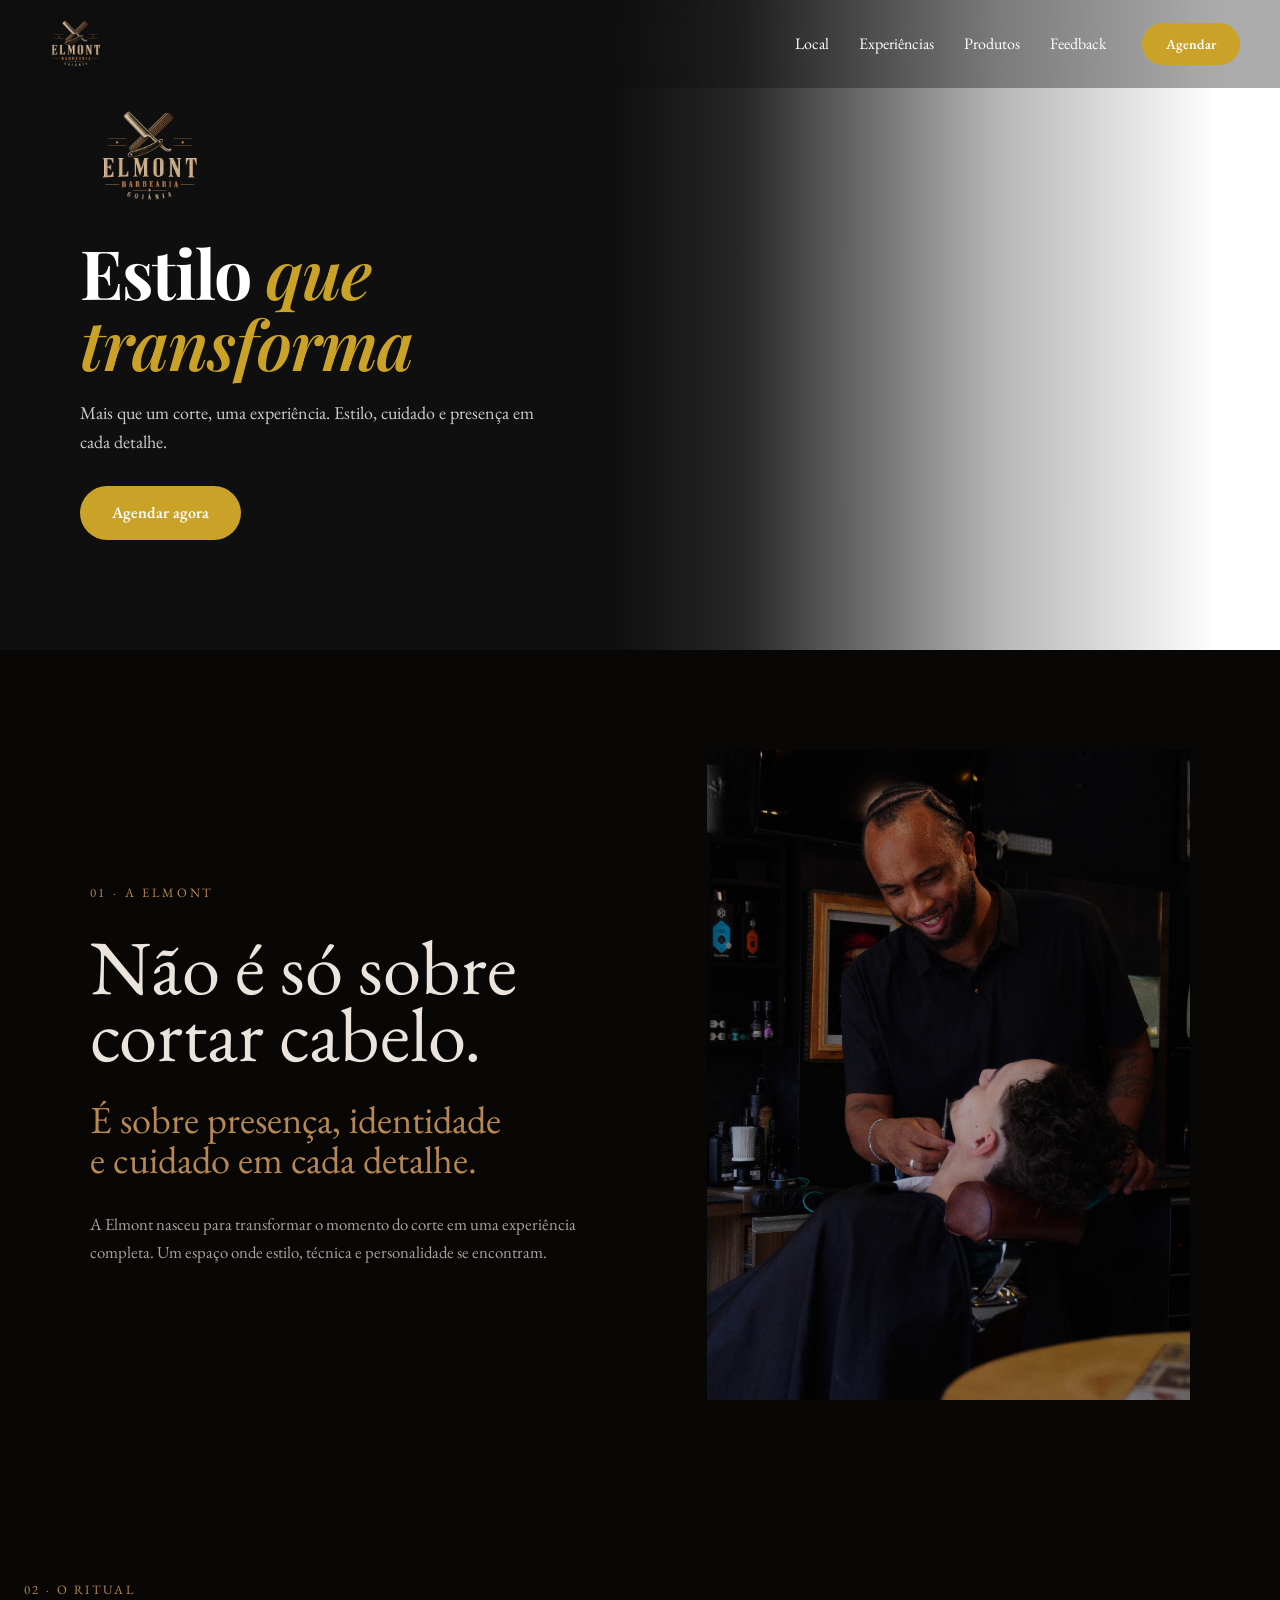
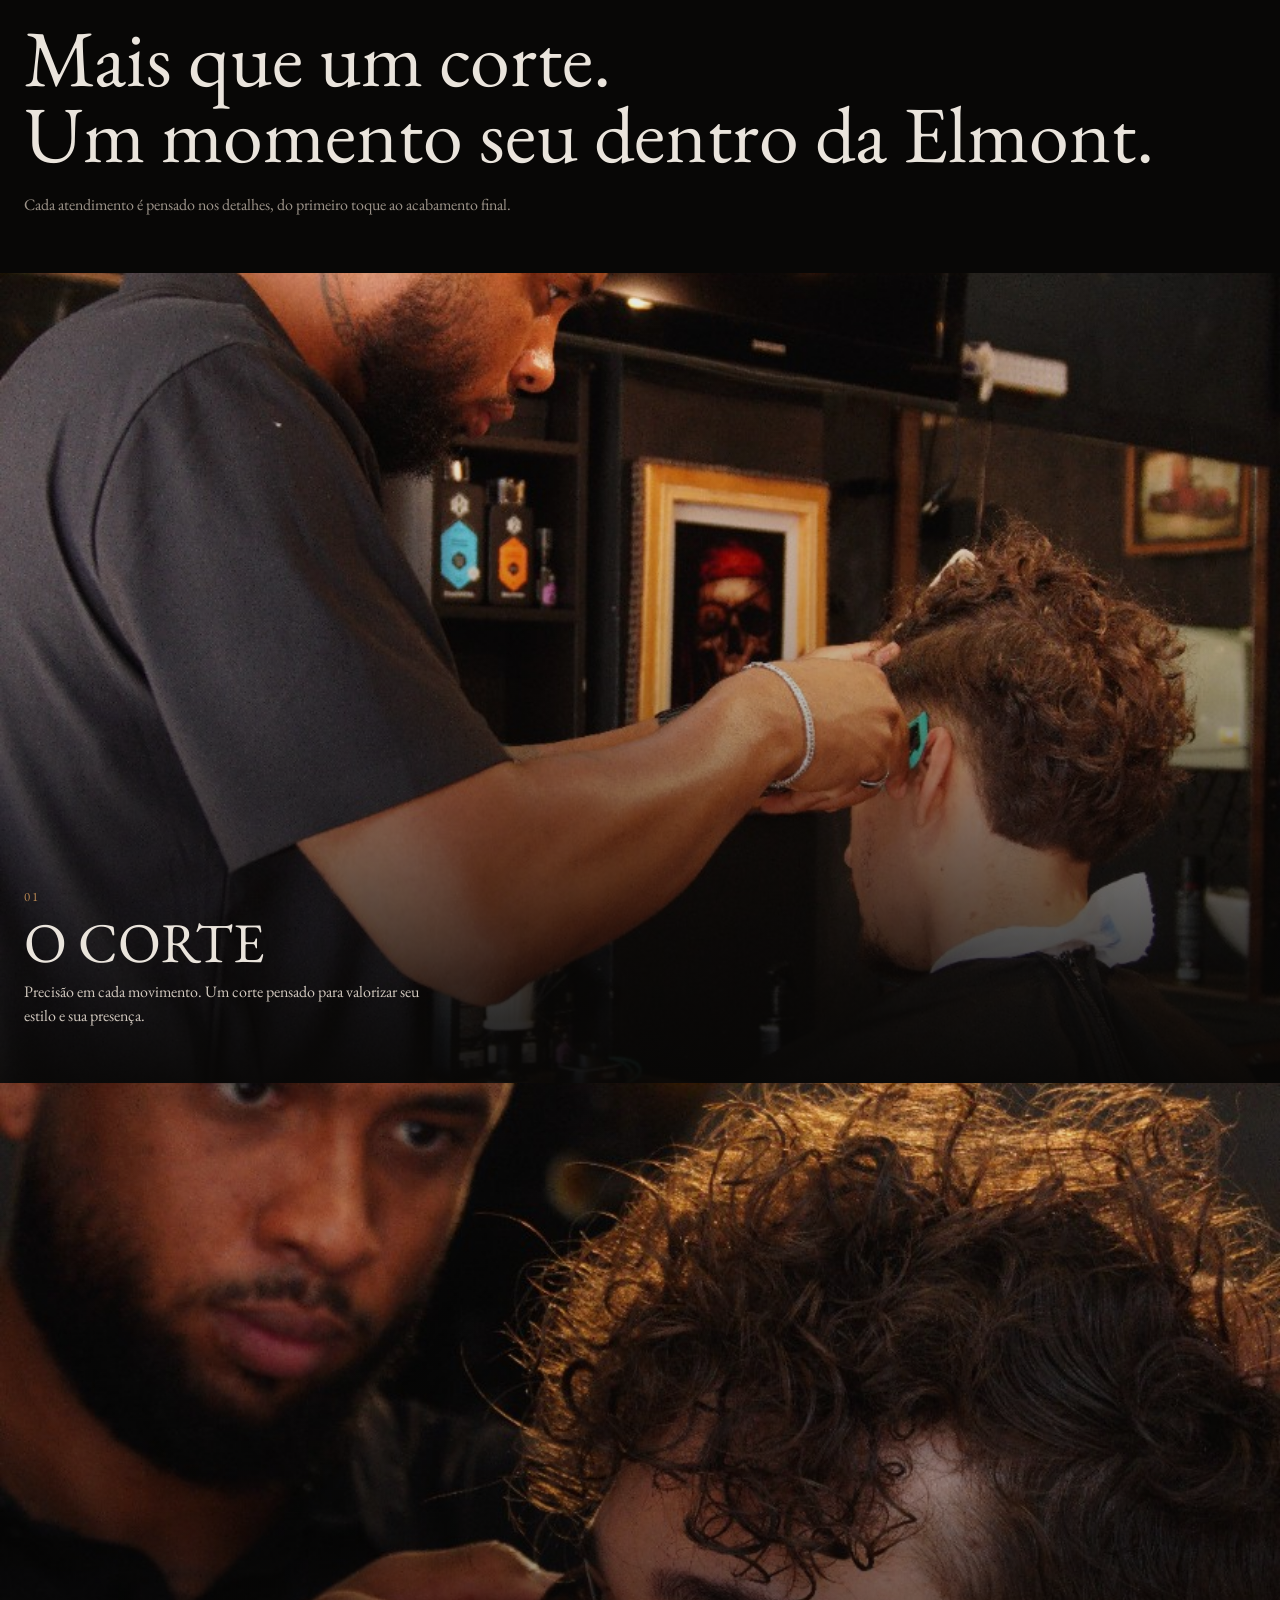
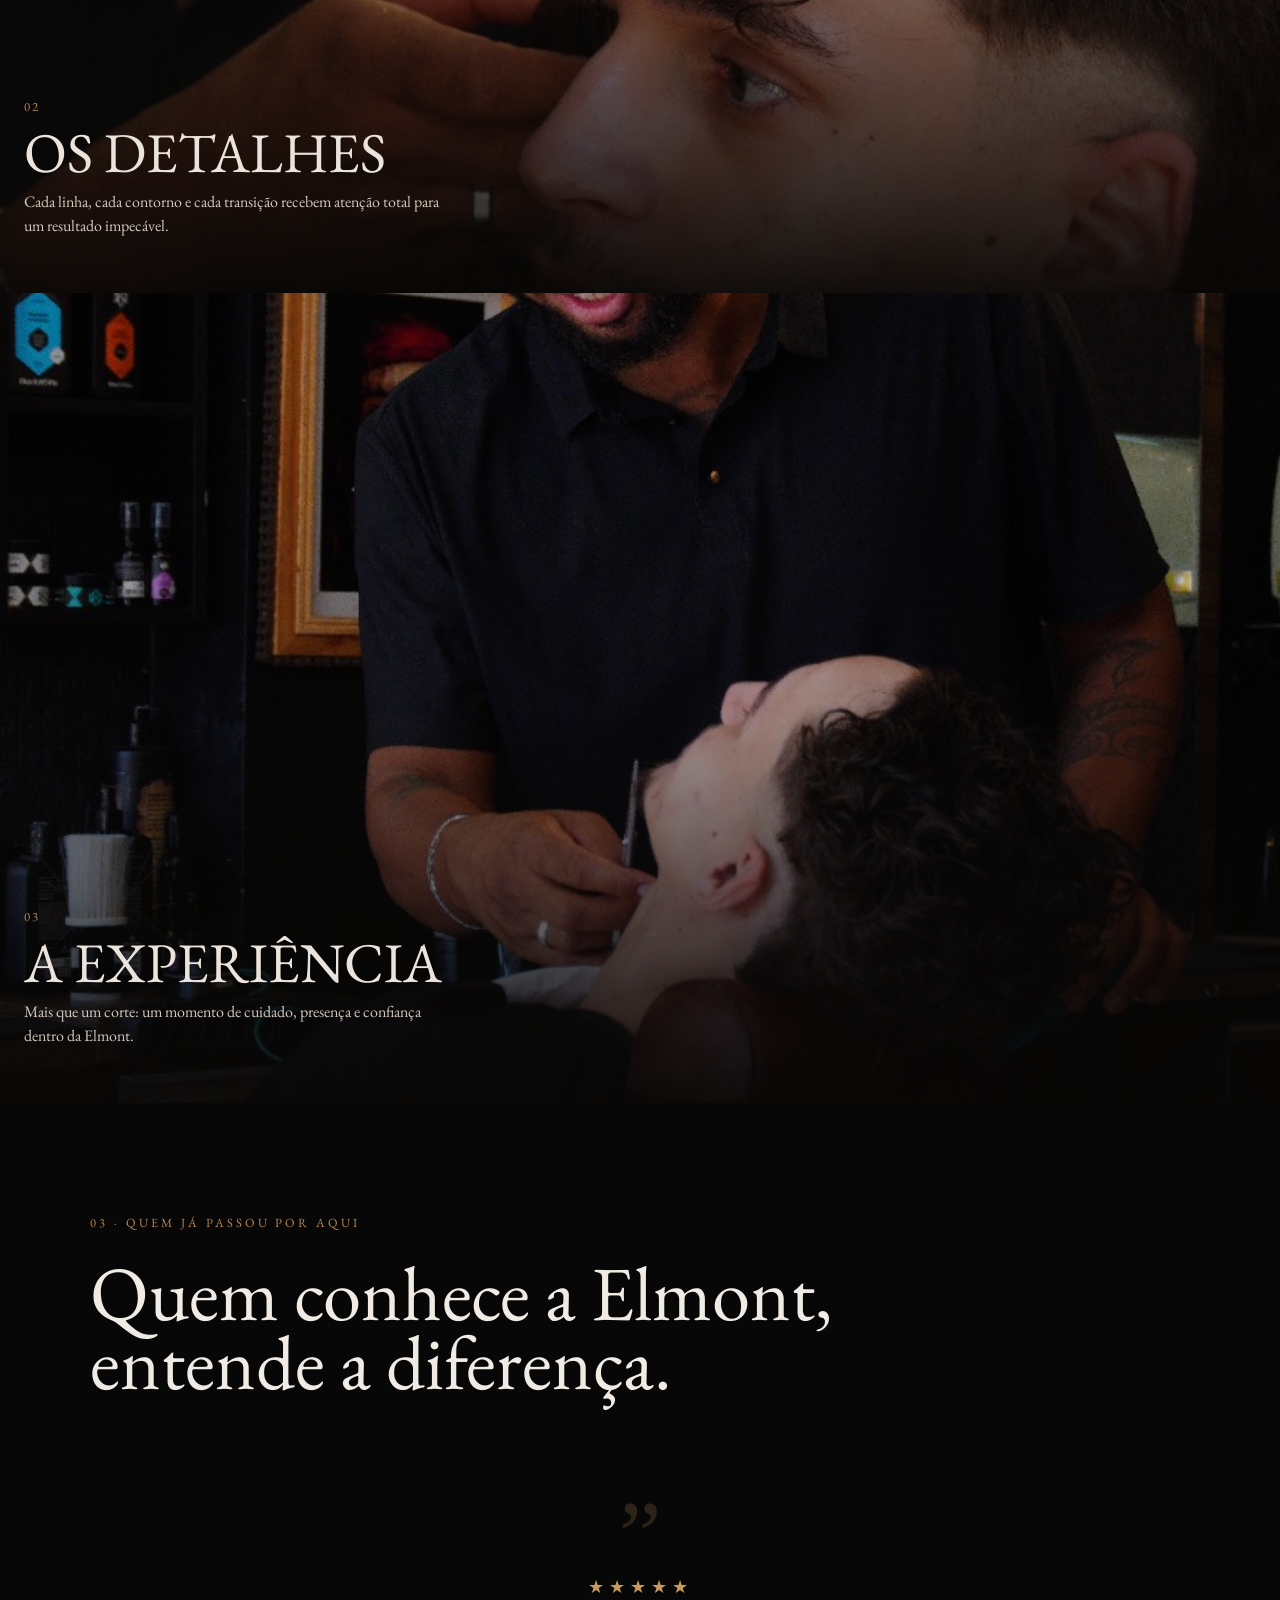
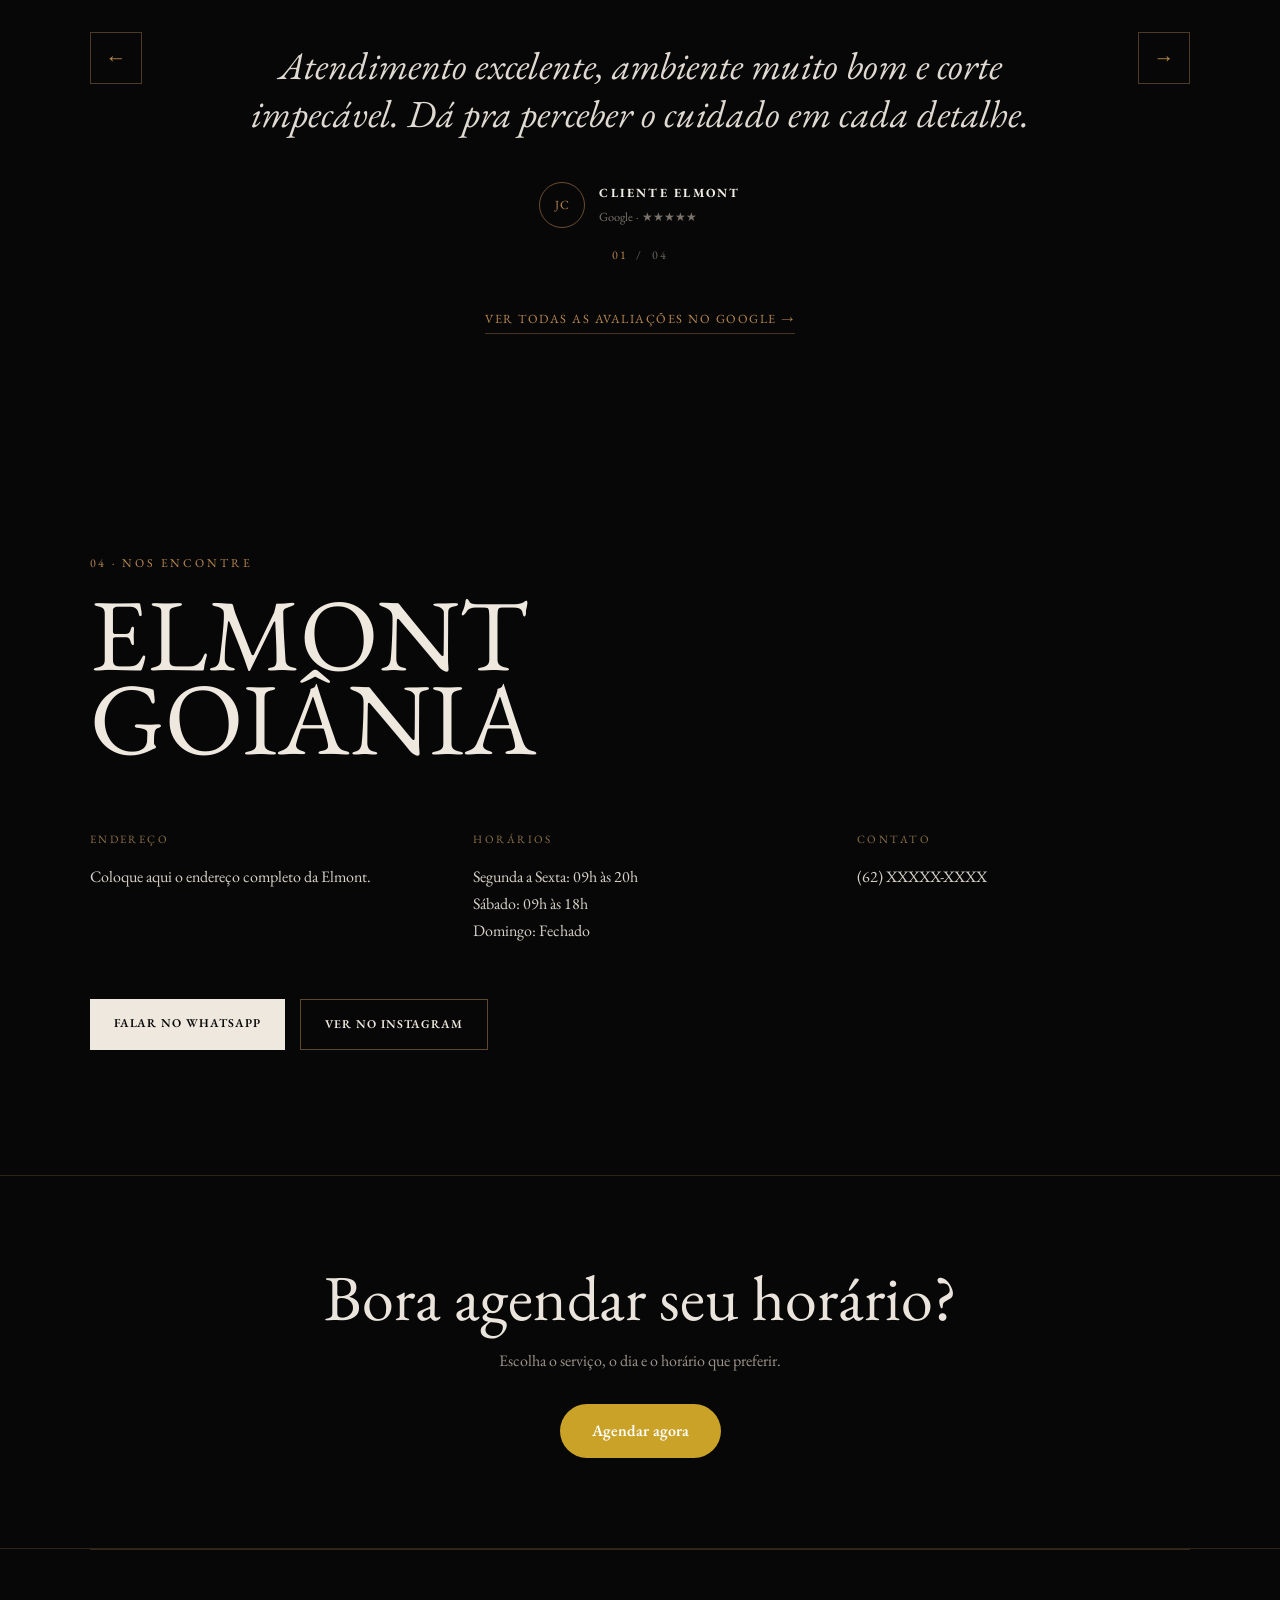
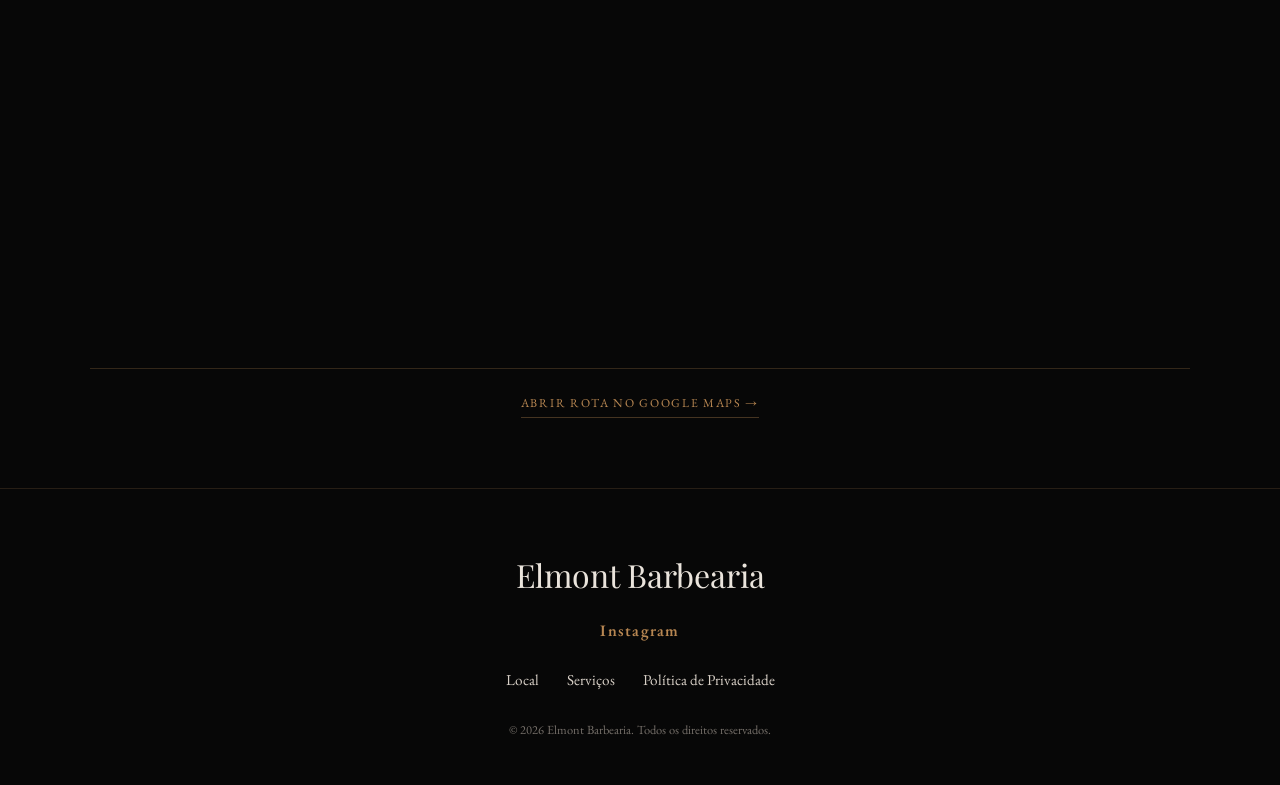
==== commit ded99fe8: "feat: adiciona menu hamburguer no mobile" ====
--- a/index.html
+++ b/index.html
@@ -25,27 +25,26 @@
     <header class="topo">
         <nav class="menu">
 
-            <img
-                src="img/logo.png"
-                alt="Elmont Barbearia"
-                class="logo-menu"
-            >
-
-            <div class="menu-direita">
-
-                <ul class="menu-links">
-                    <li><a href="#local">Local</a></li>
-                    <li><a href="#experiencias">Experiências</a></li>
-                    <li><a href="produtos.html">Produtos</a></li>
-                    <li><a href="#feedback">Feedback</a></li>
-                </ul>
-
-                <a href="#agendar" class="botao-menu">
-                    Agendar
-                </a>
-
-            </div>
-        </nav>
+    <img src="img/logo.png" alt="Elmont Barbearia" class="logo-menu">
+
+    <button class="menu-toggle" aria-label="Abrir menu">
+        <span></span>
+        <span></span>
+        <span></span>
+    </button>
+
+    <div class="menu-direita">
+        <ul class="menu-links">
+            <li><a href="#local">Local</a></li>
+            <li><a href="#experiencias">Experiências</a></li>
+            <li><a href="produtos.html">Produtos</a></li>
+            <li><a href="#feedback">Feedback</a></li>
+        </ul>
+
+        <a href="#agendar" class="botao-menu">Agendar</a>
+    </div>
+
+</nav>
     </header>
 
 
--- a/css/style.css
+++ b/css/style.css
@@ -206,66 +206,86 @@
 /* ===== REFORÇO PRA AGENDAR ===== */
 
 .reforco-agendar {
-    padding: 70px 40px;
+    padding: 90px 40px;
     text-align: center;
-    background-color: var(--preto-suave);
-    color: #ffffff;
+
+    background: #070707;
+    color: #eae4dc;
+
+    border-top: 1px solid rgba(184, 135, 82, 0.22);
+    border-bottom: 1px solid rgba(184, 135, 82, 0.22);
 }
 
 .reforco-agendar h2 {
-    font-size: 32px;
-    margin-bottom: 10px;
+    font-family: 'EB Garamond', serif;
+    font-size: clamp(2.8rem, 5vw, 4.5rem);
+    font-weight: 400;
+    line-height: 1;
+    margin-bottom: 18px;
+
+    color: #eae4dc;
 }
 
 .reforco-agendar p {
-    font-size: 18px;
-    color: #cccccc;
+    font-size: 1rem;
+    line-height: 1.6;
+    color: #9d948a;
     margin-bottom: 30px;
 }
-
 /* ===== RODAPÉ ===== */
 
 .rodape {
-    background-color: var(--preto);
-    color: #cccccc;
-    padding: 40px;
+    background: #070707;
+    color: #9d948a;
+
+    padding: 60px 24px 45px;
     text-align: center;
+
+    border-top: 1px solid rgba(184, 135, 82, 0.18);
 }
 
 .logo-rodape {
-    font-size: 20px;
-    font-weight: 700;
-    color: #ffffff;
-    margin-bottom: 15px;
+    font-family: 'EB Garamond', serif;
+    font-size: 2rem;
+    font-weight: 400;
+    color: #eae4dc;
+
+    margin-bottom: 18px;
 }
 
 .redes-sociais {
-    margin-bottom: 15px;
+    margin-bottom: 24px;
 }
 
 .redes-sociais a {
-    color: #ffffff;
+    color: #b88752;
     font-weight: 600;
+    letter-spacing: 0.08em;
 }
 
 .links-rodape {
     display: flex;
     justify-content: center;
-    gap: 25px;
-    margin-bottom: 20px;
+    gap: 28px;
+    flex-wrap: wrap;
+
+    margin-bottom: 28px;
 }
 
 .links-rodape a {
-    color: #cccccc;
+    color: #d8d0c7;
+    font-size: 0.95rem;
+
+    transition: color 0.2s ease;
 }
 
 .links-rodape a:hover {
-    color: #ffffff;
+    color: #b88752;
 }
 
 .copyright {
-    font-size: 13px;
-    color: #888888;
+    font-size: 0.78rem;
+    color: #756f69;
 }
 
 /* ===== TOPO DE PÁGINAS INTERNAS (serviços, calendário, painel, produtos) ===== */
@@ -1821,3 +1841,150 @@
     }
 
 }
+@media (max-width: 768px) {
+
+    .reforco-agendar {
+        padding: 75px 24px;
+    }
+
+    .reforco-agendar h2 {
+        font-size: 3rem;
+    }
+
+    .reforco-agendar p {
+        font-size: 1rem;
+        max-width: 300px;
+        margin-left: auto;
+        margin-right: auto;
+        margin-bottom: 28px;
+    }
+}
+@media (max-width: 768px) {
+
+    .rodape {
+        padding: 50px 20px 35px;
+    }
+
+    .logo-rodape {
+        font-size: 1.8rem;
+    }
+
+    .links-rodape {
+        gap: 18px;
+    }
+
+    .links-rodape a {
+        font-size: 0.88rem;
+    }
+}
+/* ===== MENU HAMBÚRGUER ===== */
+
+.menu-toggle {
+    display: none;
+    width: 38px;
+    height: 38px;
+
+    border: none;
+    background: transparent;
+
+    flex-direction: column;
+    justify-content: center;
+    gap: 5px;
+
+    cursor: pointer;
+}
+
+.menu-toggle span {
+    display: block;
+    width: 24px;
+    height: 1px;
+
+    background: #eae4dc;
+
+    transition: 0.3s ease;
+}
+
+
+/* MOBILE */
+
+@media (max-width: 768px) {
+
+    .topo {
+        background: #070707;
+    }
+
+    .menu {
+        position: relative;
+
+        width: 100%;
+        min-height: 64px;
+
+        display: flex;
+        flex-direction: row;
+
+        align-items: center;
+        justify-content: space-between;
+
+        padding: 10px 18px;
+    }
+
+    .logo-menu {
+        height: 40px;
+    }
+
+    .menu-toggle {
+        display: flex;
+        margin-left: auto;
+    }
+
+    .menu-direita {
+        position: absolute;
+
+        top: 64px;
+        left: 0;
+
+        width: 100%;
+
+        display: none;
+        flex-direction: column;
+
+        padding: 25px 20px 30px;
+
+        background: #070707;
+
+        border-top: 1px solid rgba(184, 135, 82, 0.25);
+        border-bottom: 1px solid rgba(184, 135, 82, 0.25);
+
+        z-index: 1000;
+    }
+
+    .menu-direita.menu-aberto {
+        display: flex;
+    }
+
+    .menu-links {
+        display: flex !important;
+
+        width: 100%;
+        flex-direction: column;
+
+        align-items: center;
+
+        gap: 22px;
+
+        margin-bottom: 25px;
+    }
+
+    .menu-links a {
+        font-size: 1rem;
+        letter-spacing: 0.06em;
+    }
+
+    .botao-menu {
+        align-self: center;
+
+        padding: 10px 28px;
+        font-size: 0.85rem;
+    }
+
+}
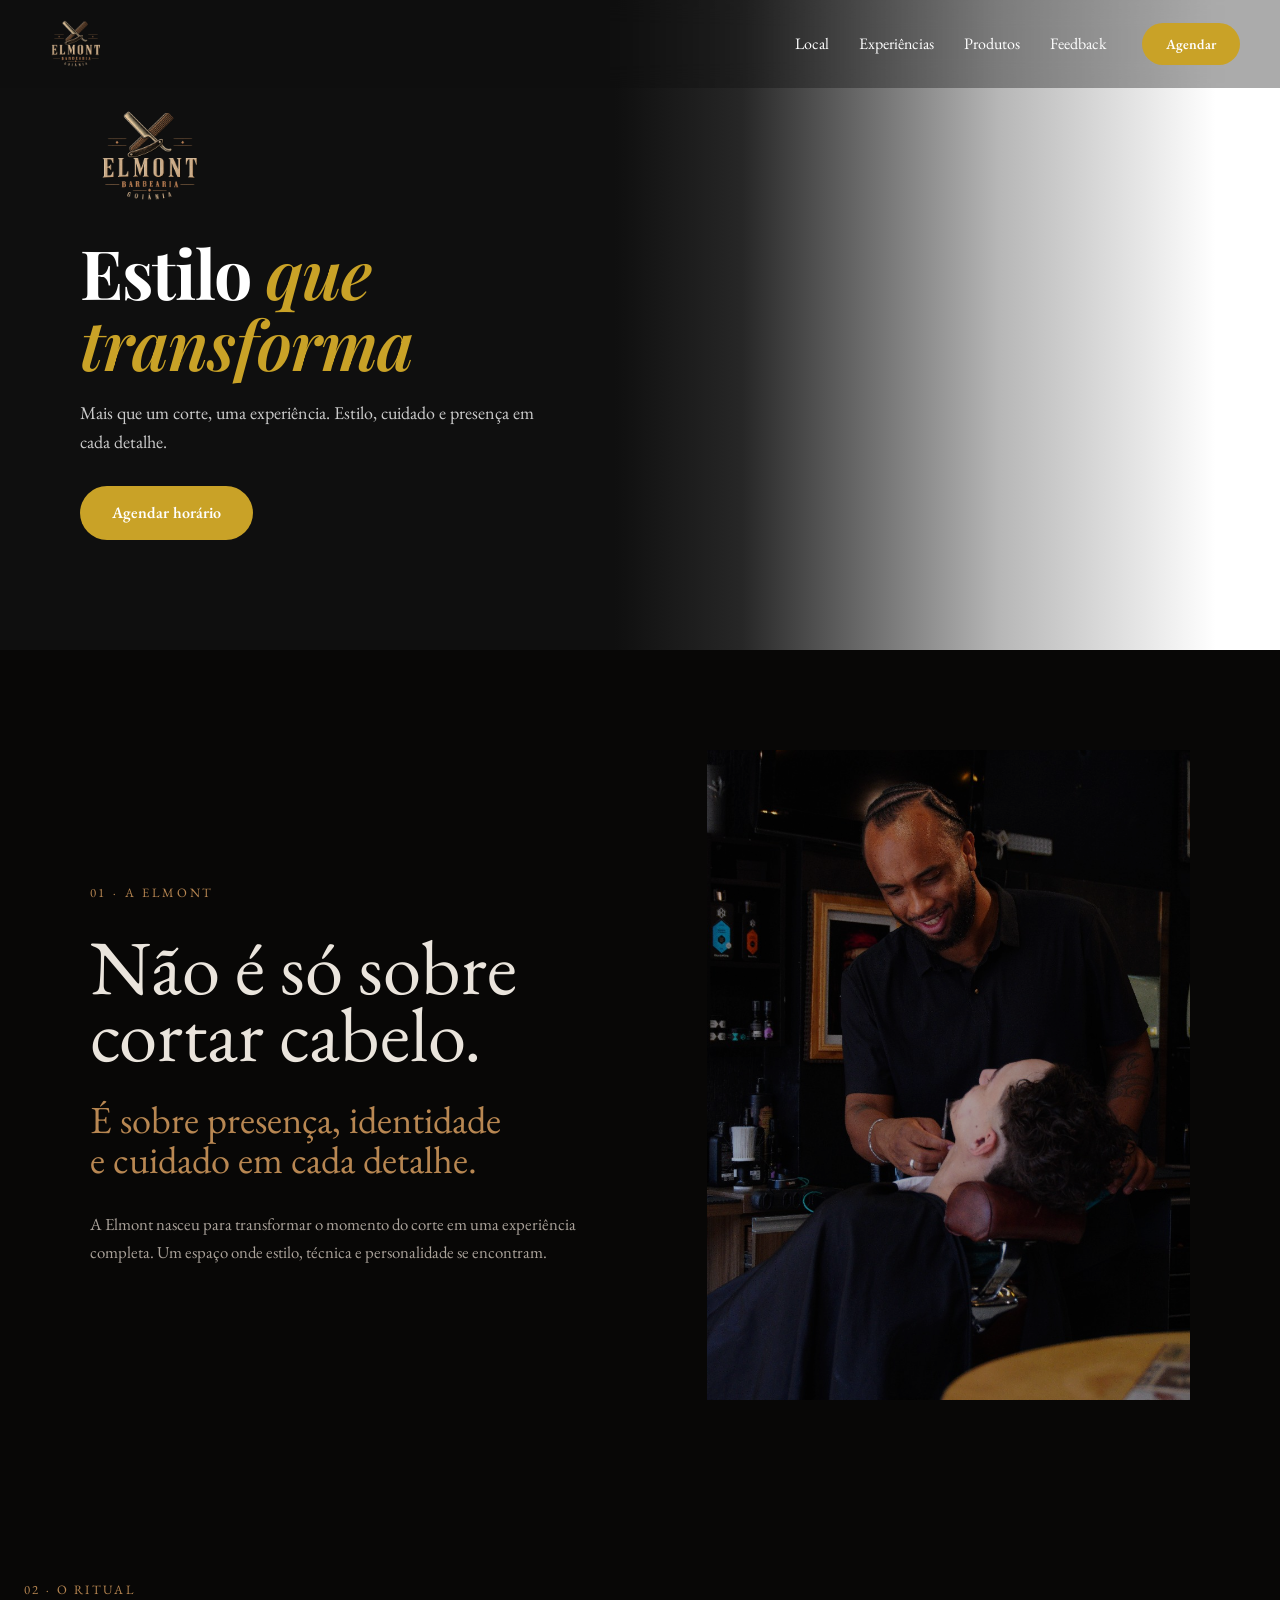
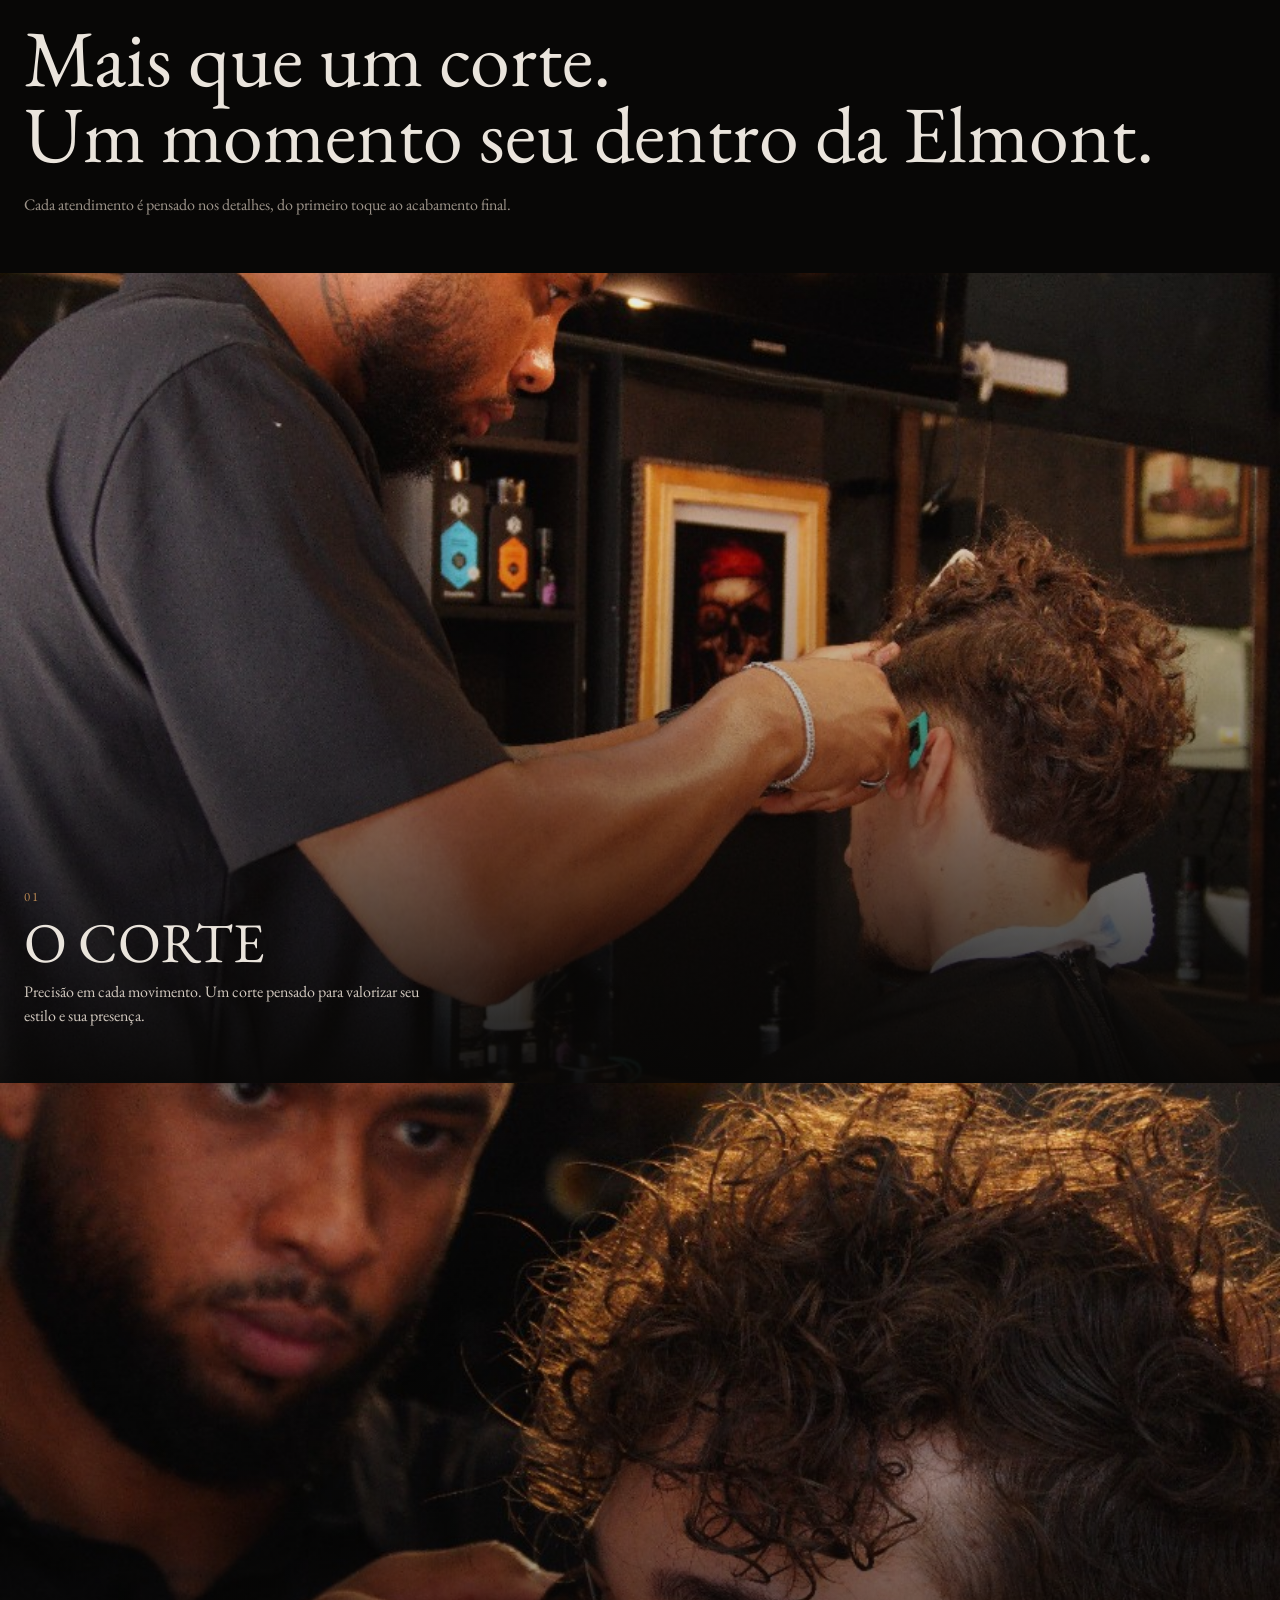
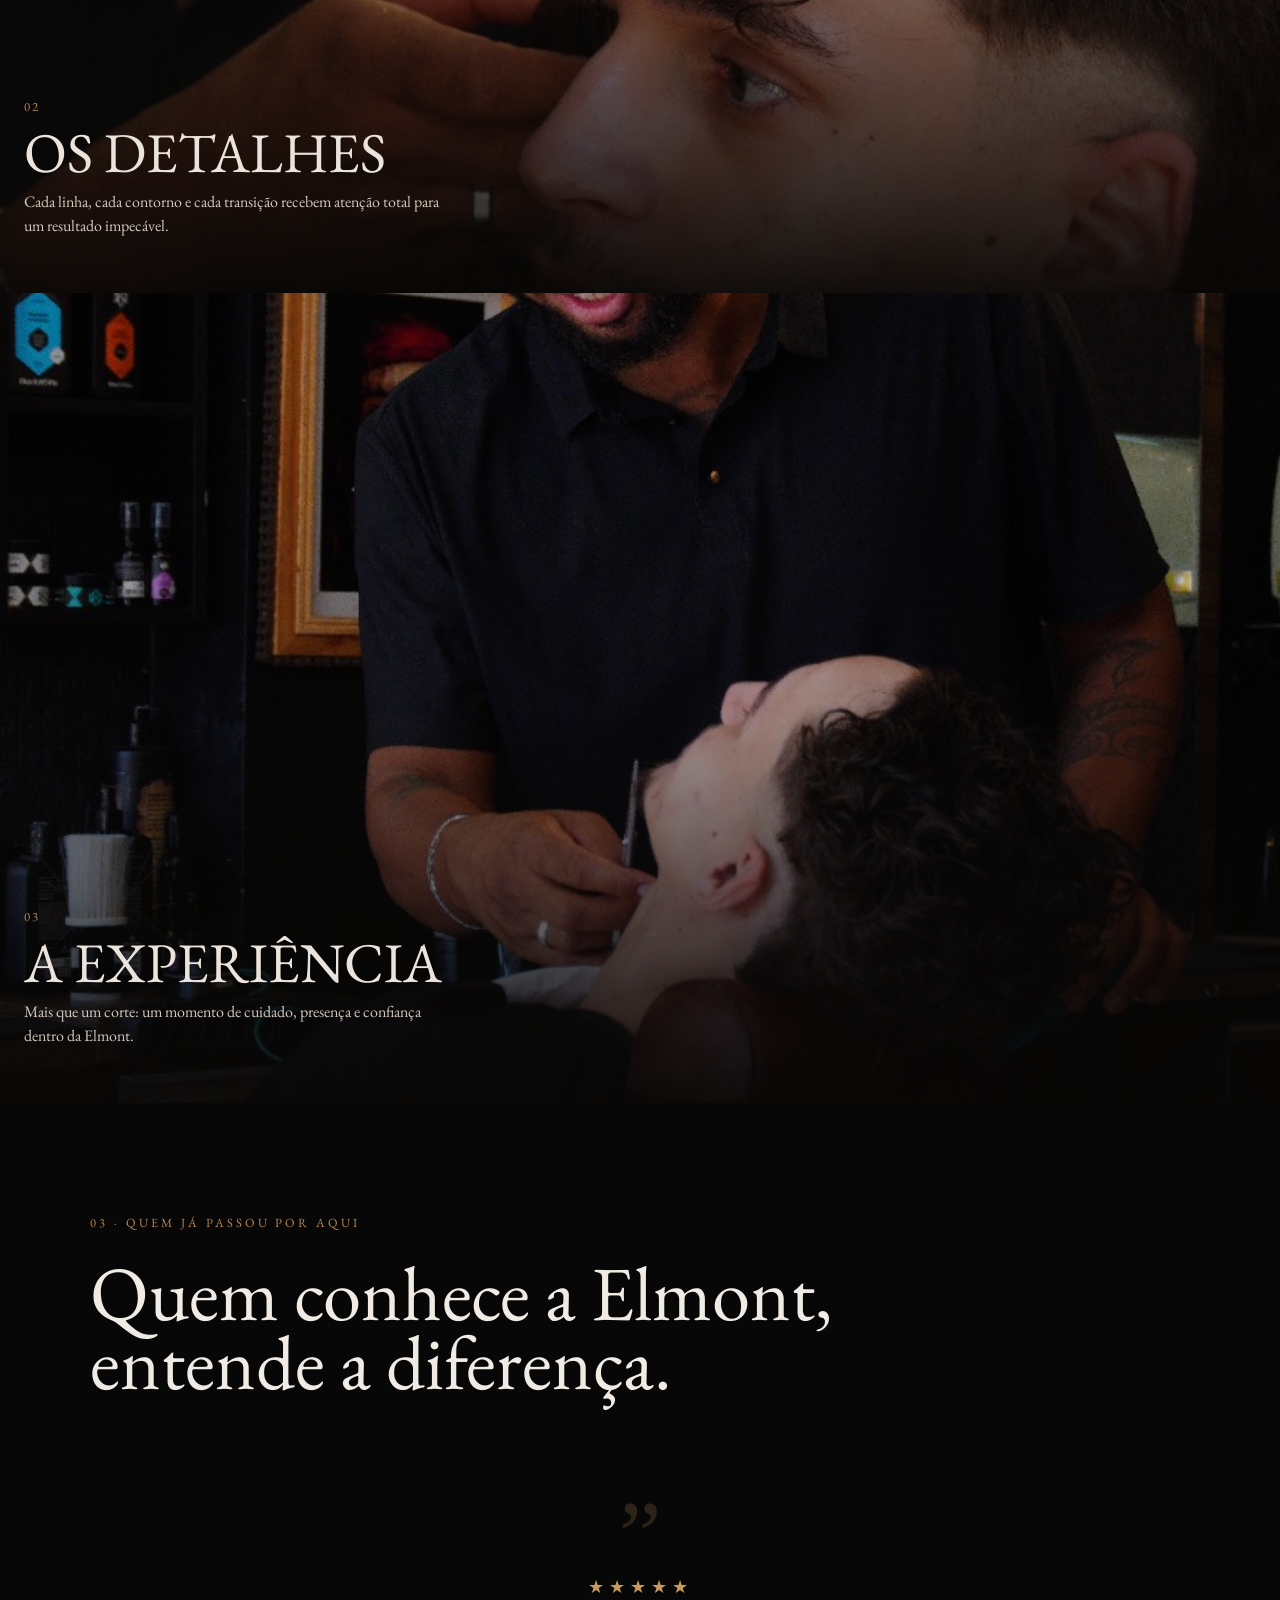
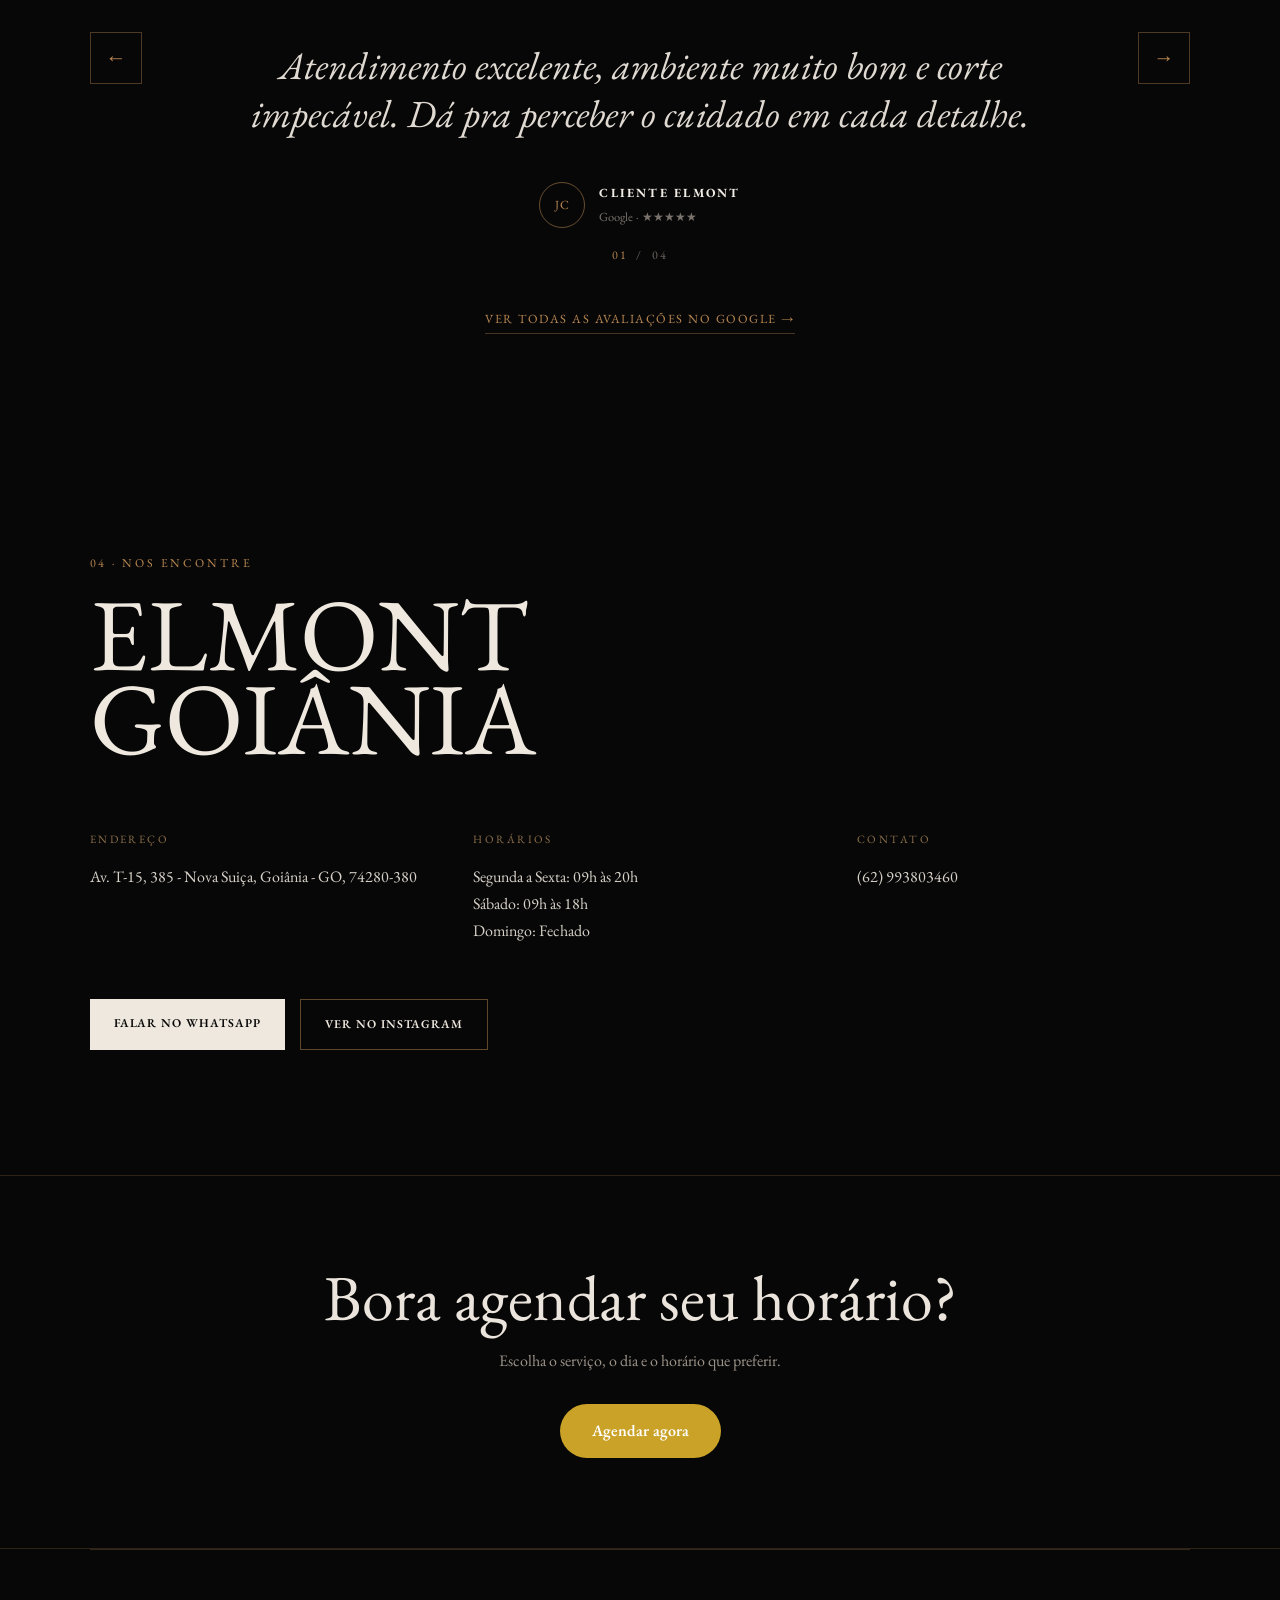
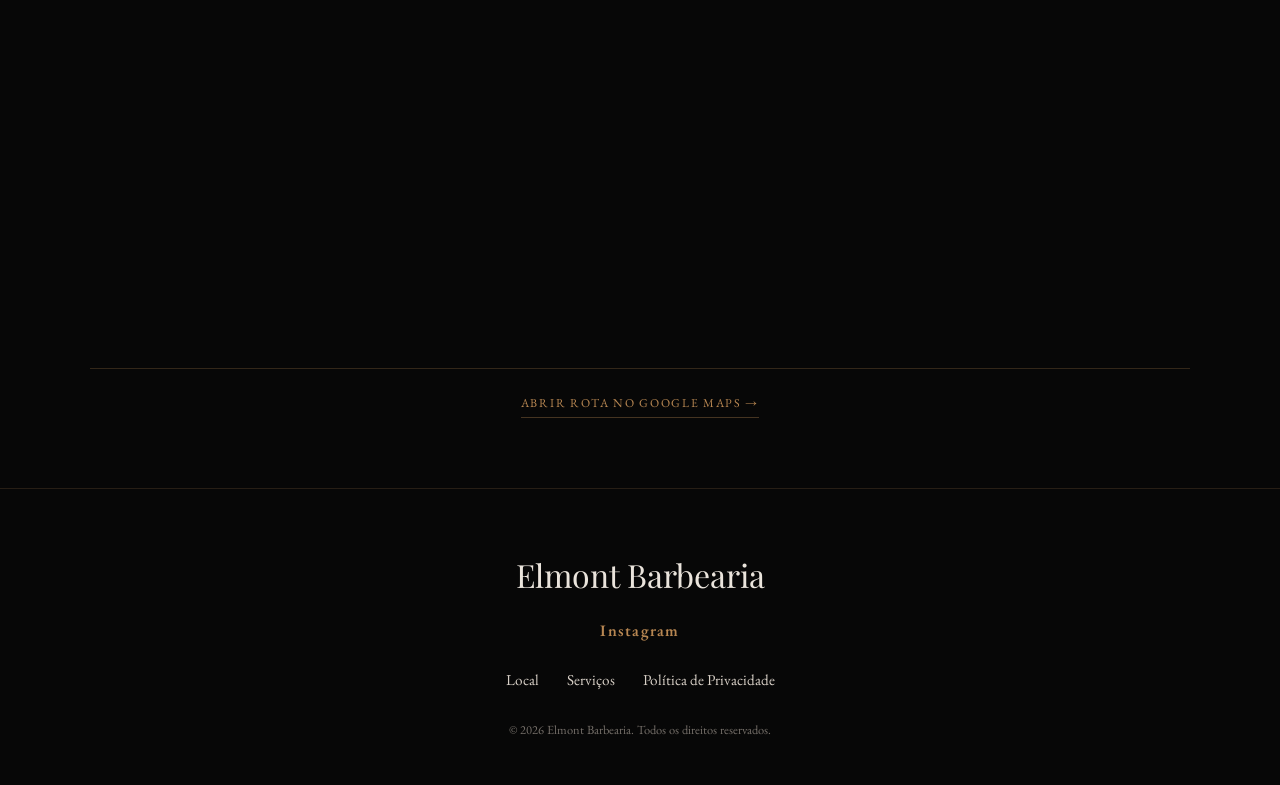
==== commit 96be9da8: "feat: atualiza servicos e fluxo de agendamento" ====
--- a/index.html
+++ b/index.html
@@ -41,7 +41,7 @@
             <li><a href="#feedback">Feedback</a></li>
         </ul>
 
-        <a href="#agendar" class="botao-menu">Agendar</a>
+        <a href="servicos.html" class="botao-menu">Agendar</a>
     </div>
 
 </nav>
@@ -84,8 +84,8 @@
                 Estilo, cuidado e presença em cada detalhe.
             </p>
 
-            <a href="#agendar" class="botao-cta">
-                Agendar agora
+            <a href="servicos.html" class="botao-cta">
+                Agendar horário
             </a>
 
         </div>
@@ -380,7 +380,7 @@
                 </span>
 
                 <p>
-                    Coloque aqui o endereço completo da Elmont.
+                    Av. T-15, 385 - Nova Suiça, Goiânia - GO, 74280-380
                 </p>
 
             </div>
@@ -408,7 +408,7 @@
                 </span>
 
                 <p>
-                    (62) XXXXX-XXXX
+                    (62) 993803460
                 </p>
 
             </div>
@@ -419,14 +419,18 @@
         <div class="localizacao-botoes">
 
             <a
-                href="#"
+                href="https://wa.me/5562993803460"
+                target="_blank"
+                rel="noopener noreferrer"
                 class="btn-local btn-whatsapp"
             >
                 FALAR NO WHATSAPP
             </a>
 
             <a
-                href="#"
+                href="https://www.instagram.com/eduardobarbeiro.sr/"
+                target="_blank"
+                rel="noopener noreferrer"
                 class="btn-local btn-instagram"
             >
                 VER NO INSTAGRAM
@@ -452,11 +456,8 @@
             Escolha o serviço, o dia e o horário que preferir.
         </p>
 
-        <a
-            href="#"
-            class="botao-cta"
-        >
-            Agendar agora
+        <a href="servicos.html" class="botao-cta">
+                Agendar agora
         </a>
 
     </section>
--- a/css/style.css
+++ b/css/style.css
@@ -1987,4 +1987,230 @@
         font-size: 0.85rem;
     }
 
+}
+/* ========================================
+   PÁGINA DE AGENDAMENTO
+======================================== */
+
+.topo-servicos {
+    display: grid;
+    grid-template-columns: 1fr auto 1fr;
+    align-items: center;
+    gap: 24px;
+
+    width: 100%;
+    padding: 28px 40px;
+    box-sizing: border-box;
+
+    background: #fff;
+    border-bottom: 1px solid #eee;
+}
+
+.topo-servicos .voltar {
+    justify-self: start;
+    color: #111;
+    text-decoration: none;
+    font-family: "EB Garamond", serif;
+    font-weight: 600;
+    white-space: nowrap;
+}
+
+#titulo-servico {
+    margin: 0;
+    text-align: center;
+
+    font-family: "Playfair Display", serif;
+    font-size: 28px;
+    line-height: 1.2;
+
+    white-space: nowrap;
+}
+
+.nav-interna {
+    justify-self: end;
+
+    display: flex;
+    align-items: center;
+    gap: 24px;
+}
+
+.nav-interna a {
+    color: #111;
+    text-decoration: none;
+    white-space: nowrap;
+}
+@media (max-width: 768px) {
+
+    .topo-servicos {
+        grid-template-columns: 1fr 1fr;
+        gap: 18px;
+
+        padding: 22px 20px;
+    }
+
+    .topo-servicos .voltar {
+        grid-column: 1;
+        grid-row: 1;
+    }
+
+    .nav-interna {
+        grid-column: 2;
+        grid-row: 1;
+
+        justify-self: end;
+        gap: 14px;
+
+        font-size: 14px;
+    }
+
+    #titulo-servico {
+        grid-column: 1 / -1;
+        grid-row: 2;
+
+        width: 100%;
+        text-align: left;
+
+        font-size: 27px;
+        white-space: normal;
+    }
+    body {
+    background: linear-gradient(180deg, #0b0b0b 0%, #111 100%);
+    color: #f5f1e8;
+}
+
+.topo-servicos {
+    padding: 24px 20px;
+    border-bottom: 1px solid rgba(201, 162, 39, 0.25);
+    background: rgba(0, 0, 0, 0.85);
+}
+
+.topo-servicos .voltar,
+.nav-interna a {
+    color: #f5f1e8;
+    text-decoration: none;
+}
+
+#titulo-servico {
+    color: #f5f1e8;
+}
+
+.agendamento {
+    padding: 30px 20px 60px;
+}
+
+.agendamento-card {
+    max-width: 760px;
+    margin: 0 auto;
+    background: #151515;
+    border: 1px solid rgba(201, 162, 39, 0.22);
+    border-radius: 24px;
+    padding: 28px 20px 36px;
+    box-shadow: 0 20px 50px rgba(0,0,0,0.35);
+}
+
+.agendamento-intro {
+    margin-bottom: 28px;
+    padding-bottom: 22px;
+    border-bottom: 1px solid rgba(201, 162, 39, 0.18);
+}
+
+.eyebrow {
+    display: inline-block;
+    font-size: 12px;
+    letter-spacing: 0.18em;
+    color: #c9a227;
+    margin-bottom: 10px;
+}
+
+.agendamento-intro h1 {
+    margin: 0 0 10px;
+    color: #f5f1e8;
+    font-size: 36px;
+    line-height: 1.2;
+}
+
+.agendamento-intro p {
+    margin: 0;
+    color: rgba(245, 241, 232, 0.75);
+    font-size: 16px;
+    line-height: 1.6;
+}
+
+.etapa {
+    display: inline-block;
+    margin-bottom: 8px;
+    color: #c9a227;
+    font-size: 12px;
+    letter-spacing: 0.12em;
+    text-transform: uppercase;
+}
+
+.dias,
+.horarios {
+    margin-top: 28px;
+}
+
+.dias h2,
+.horarios h2 {
+    color: #f5f1e8;
+    margin-bottom: 18px;
+}
+
+.lista-dias,
+.lista-horarios {
+    display: flex;
+    flex-wrap: wrap;
+    gap: 14px;
+}
+
+.dia,
+.horario {
+    background: transparent;
+    color: #f5f1e8;
+    border: 1px solid #c9a227;
+    border-radius: 18px;
+    transition: 0.25s ease;
+}
+
+.dia {
+    width: 66px;
+    min-height: 84px;
+}
+
+.horario {
+    min-width: 92px;
+    padding: 14px 18px;
+    font-weight: 600;
+}
+
+.dia:hover,
+.horario:hover {
+    transform: translateY(-2px);
+    box-shadow: 0 10px 20px rgba(0,0,0,0.22);
+    background: rgba(201, 162, 39, 0.08);
+}
+
+.indisponivel {
+    border-color: rgba(245, 241, 232, 0.18);
+    color: rgba(245, 241, 232, 0.35);
+    background: rgba(255,255,255,0.03);
+}
+
+.botao-confirmar {
+    display: block;
+    width: 100%;
+    margin-top: 34px;
+    text-align: center;
+    background: #c9a227;
+    color: #111;
+    border-radius: 999px;
+    padding: 18px 24px;
+    font-weight: 700;
+    text-decoration: none;
+    box-shadow: 0 12px 24px rgba(201, 162, 39, 0.22);
+}
+
+.botao-confirmar:hover {
+    transform: translateY(-2px);
+    box-shadow: 0 16px 28px rgba(201, 162, 39, 0.28);
 }
